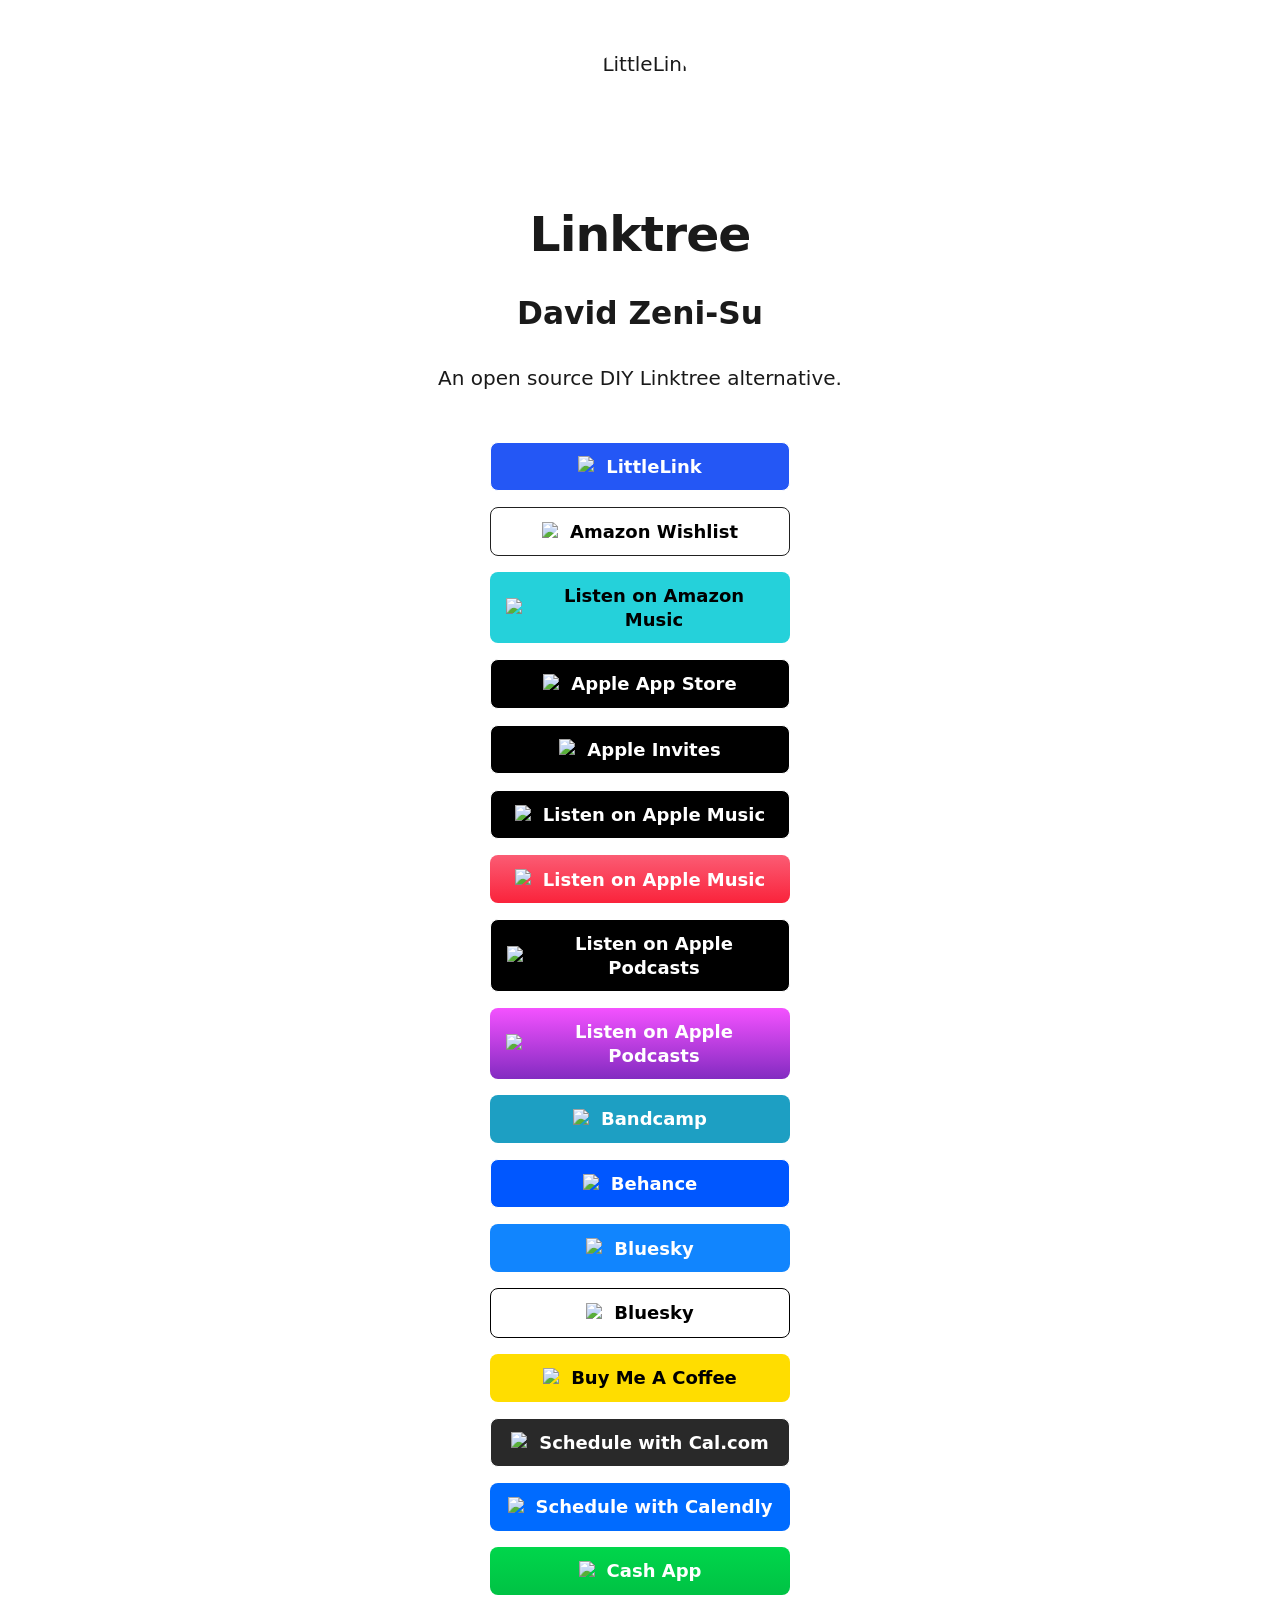
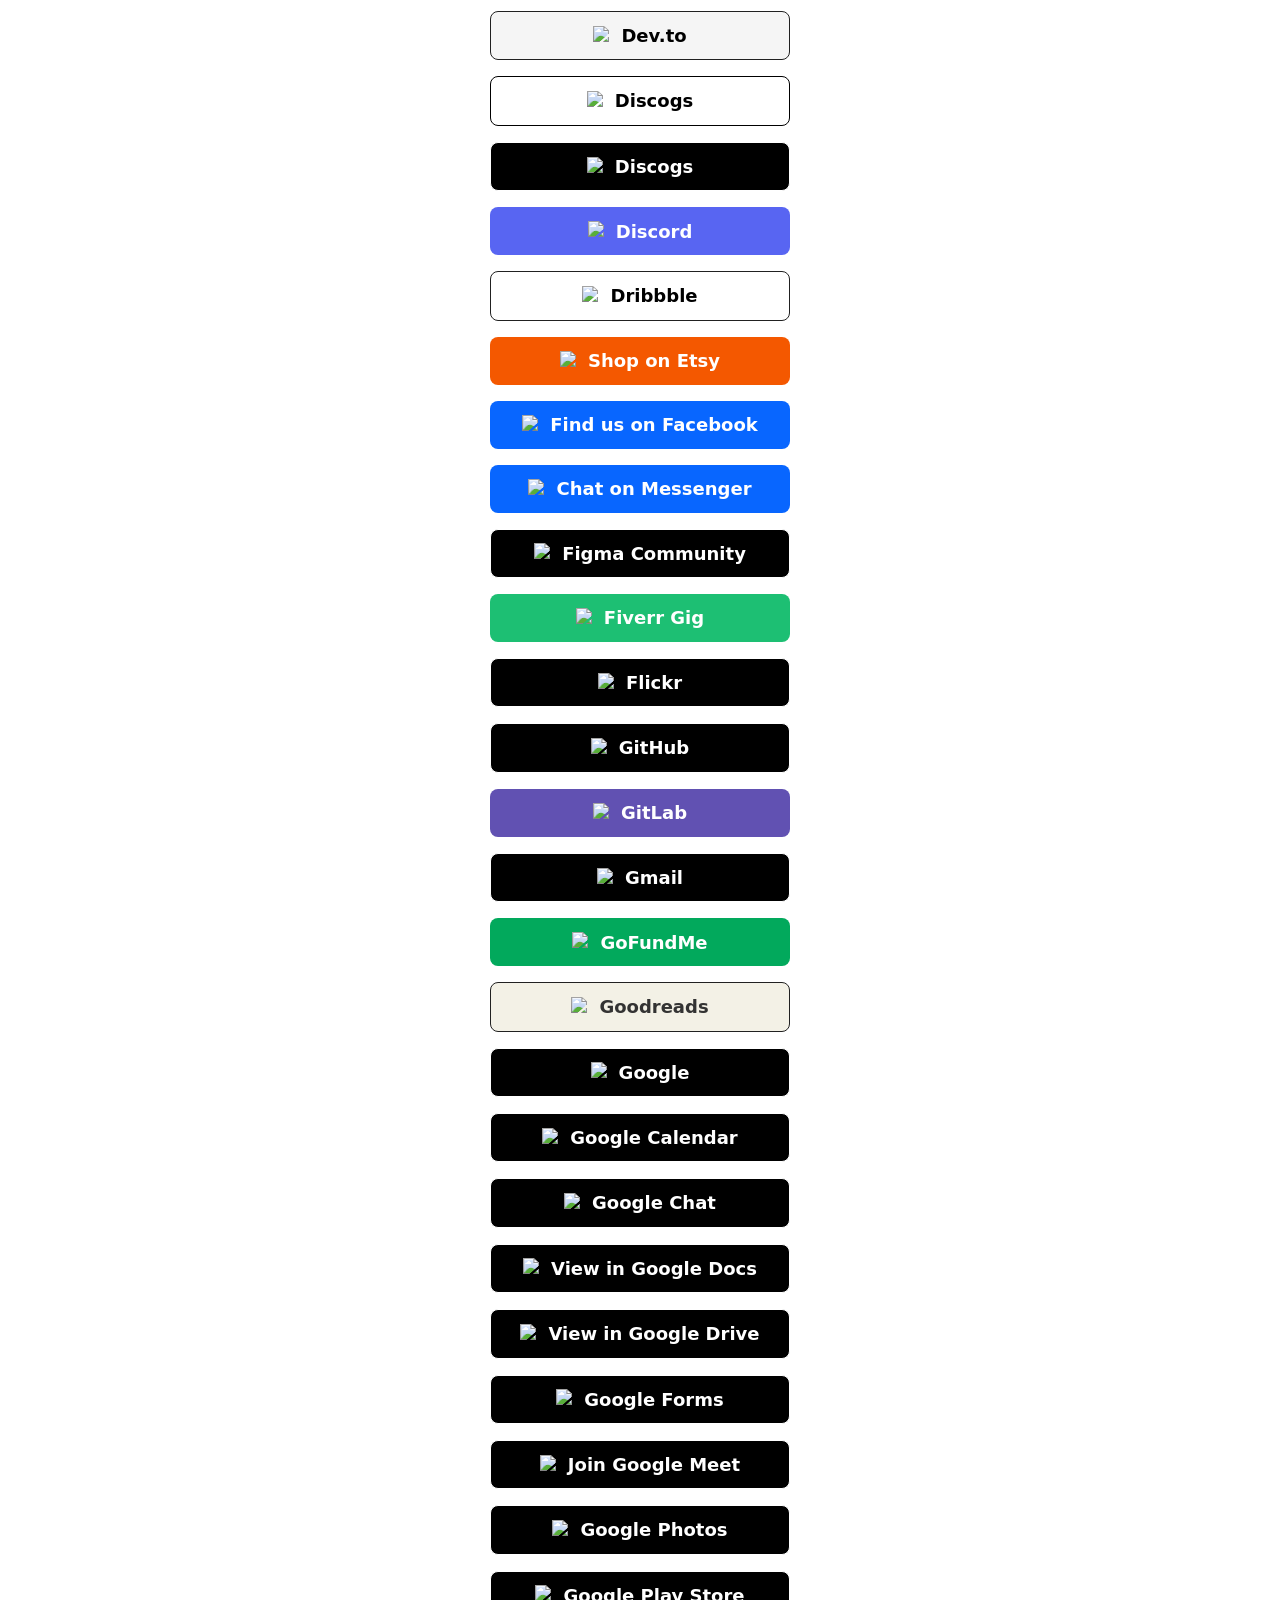
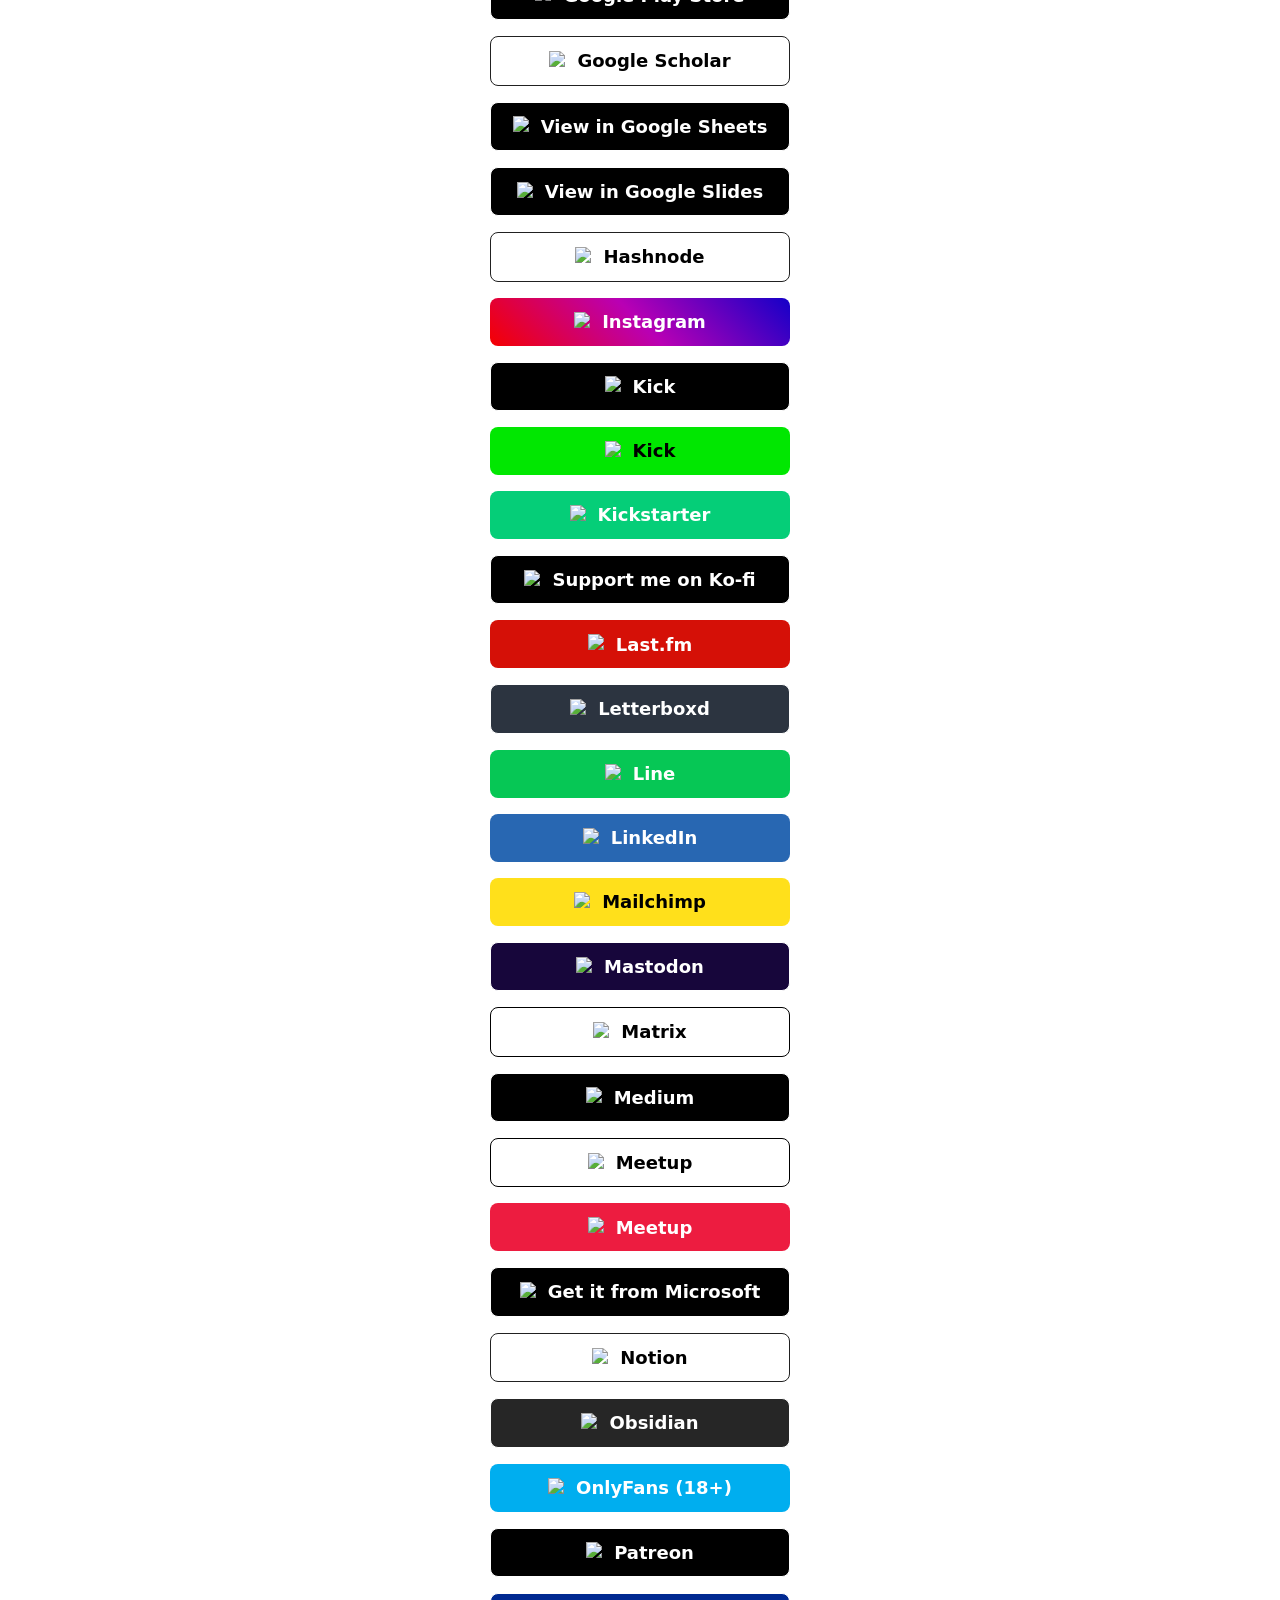
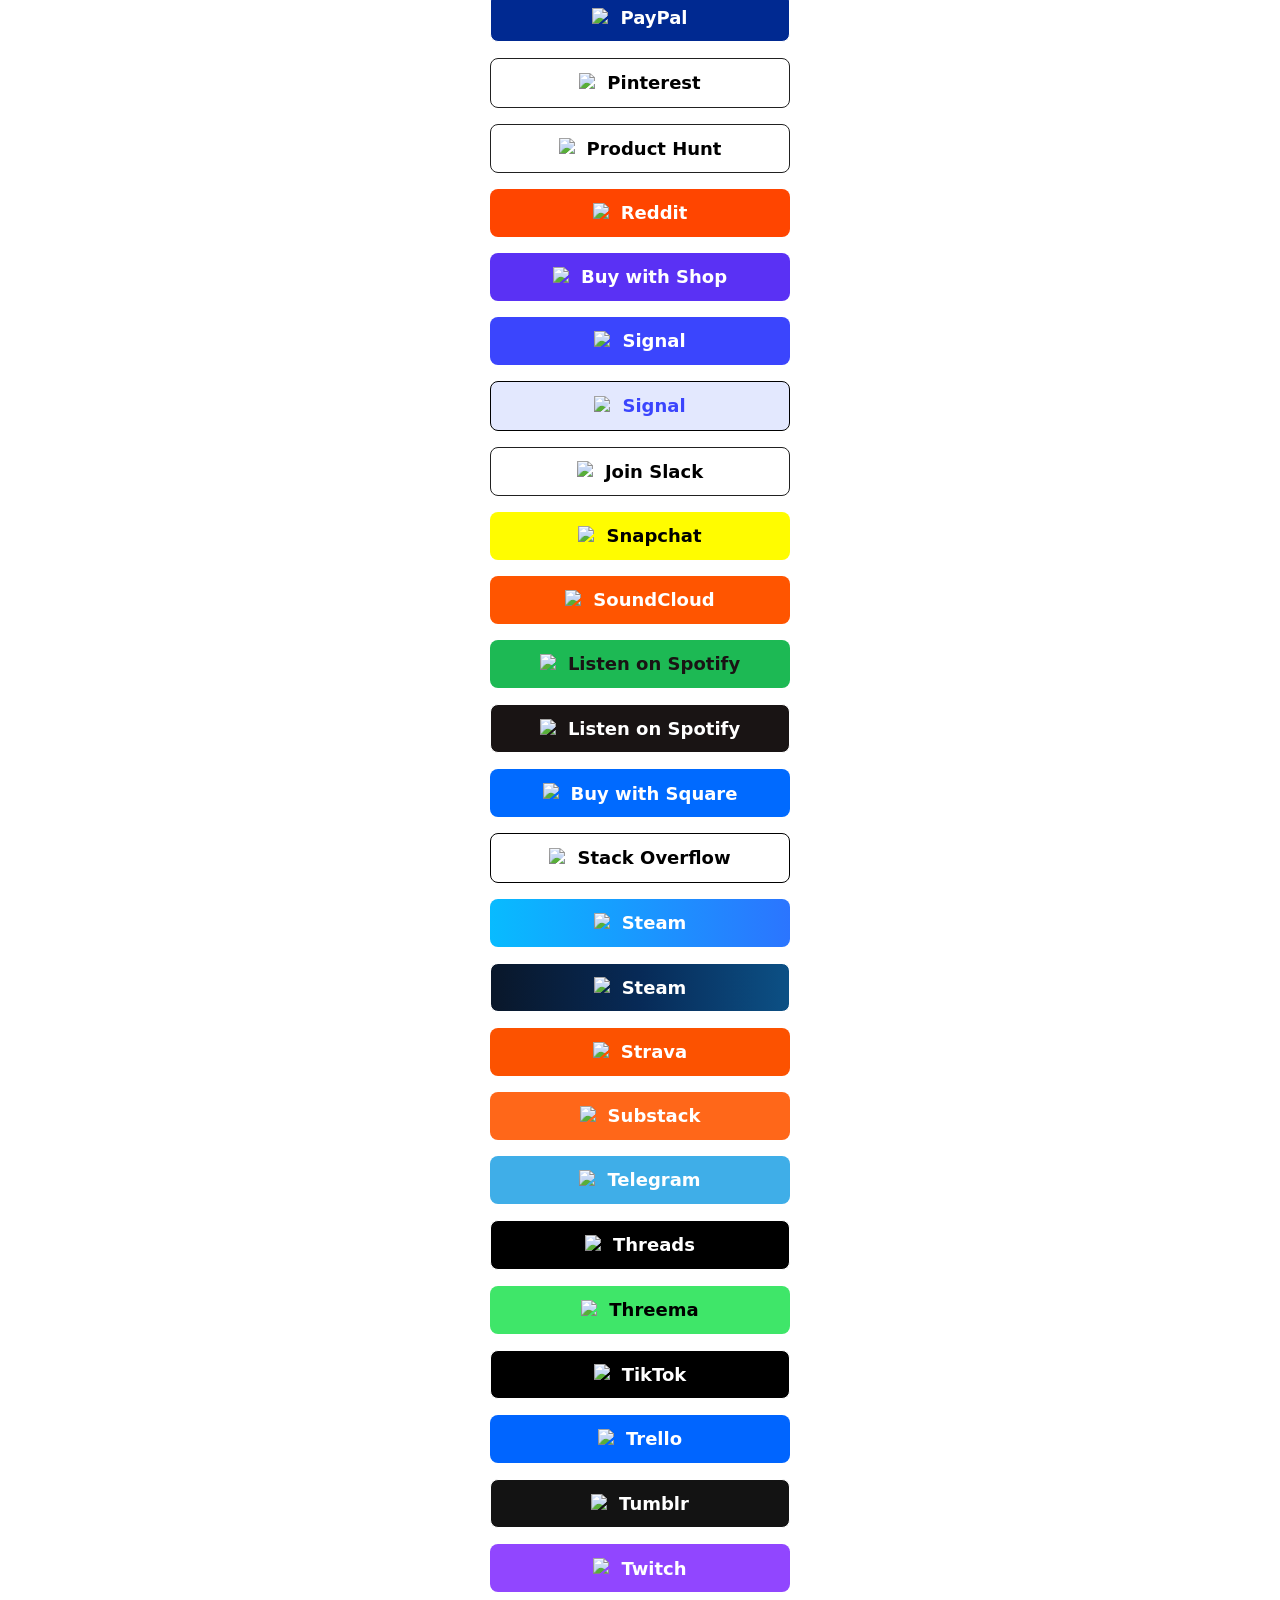
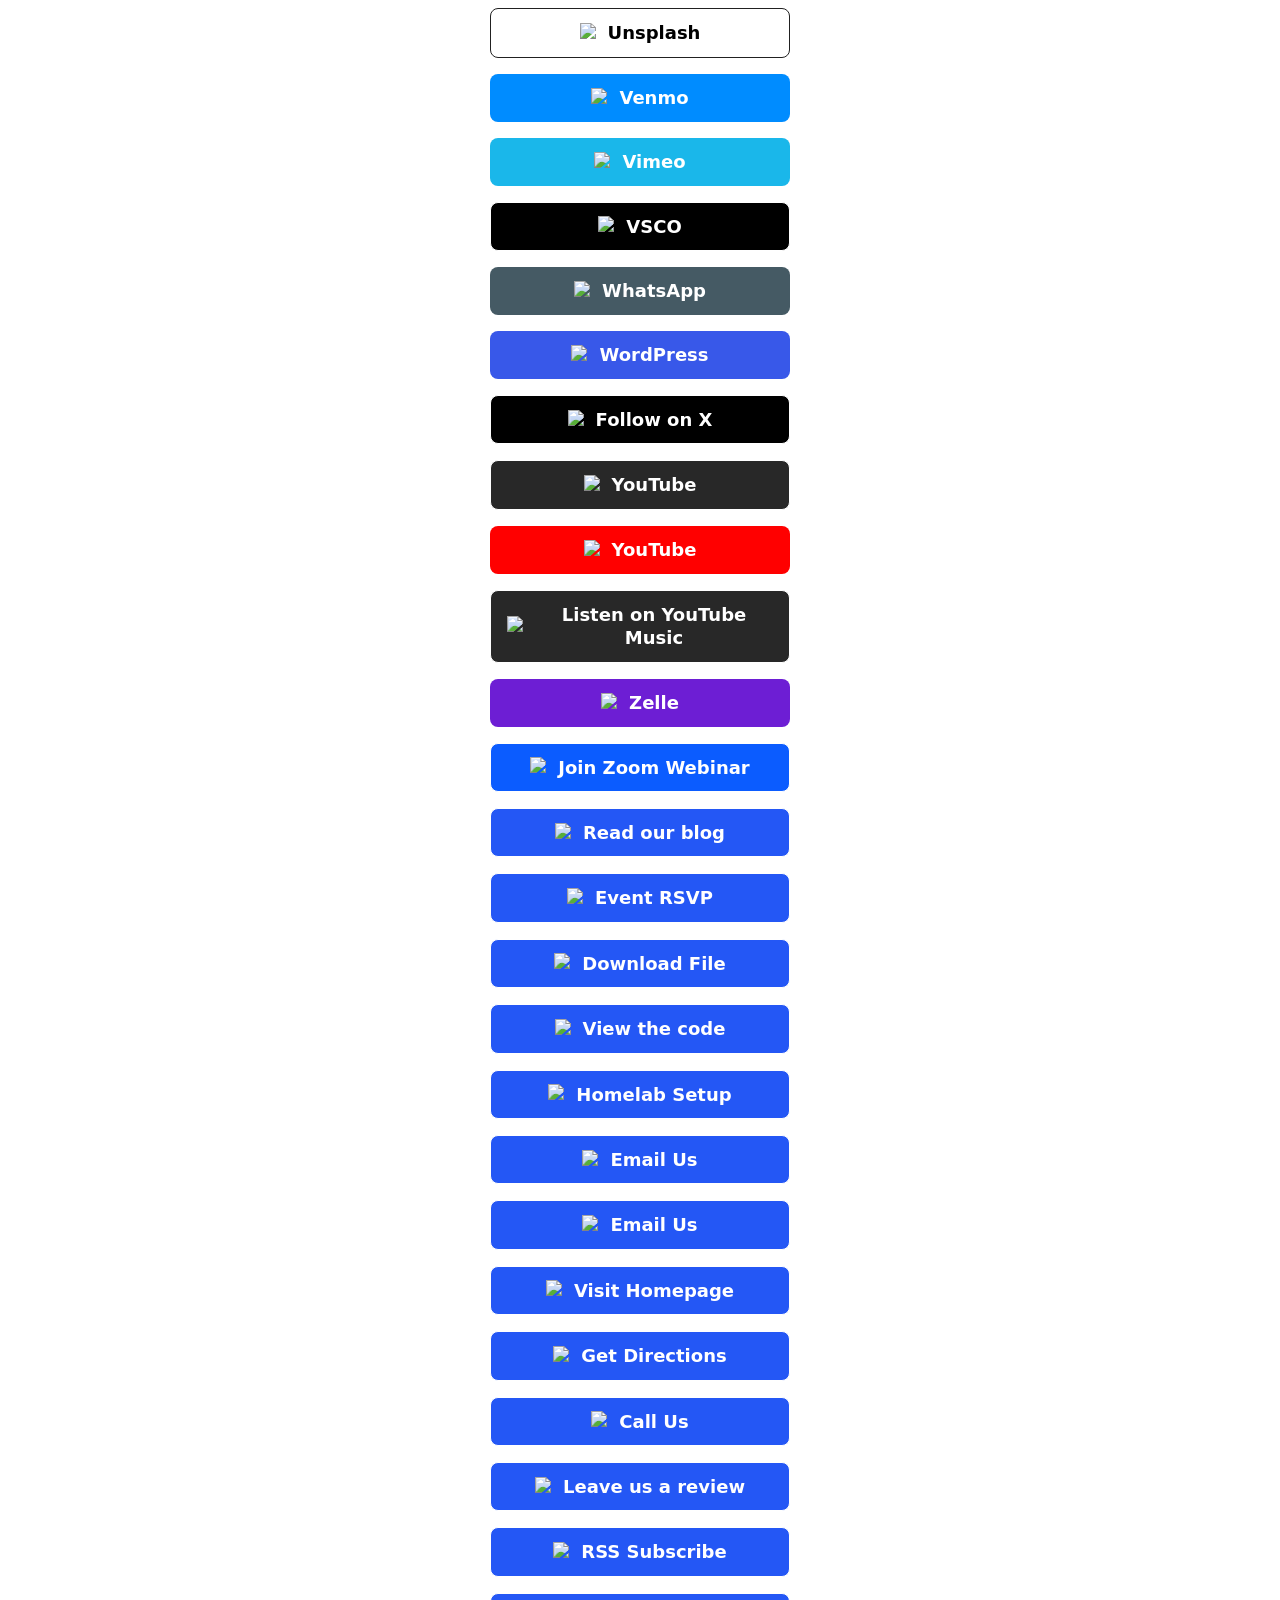
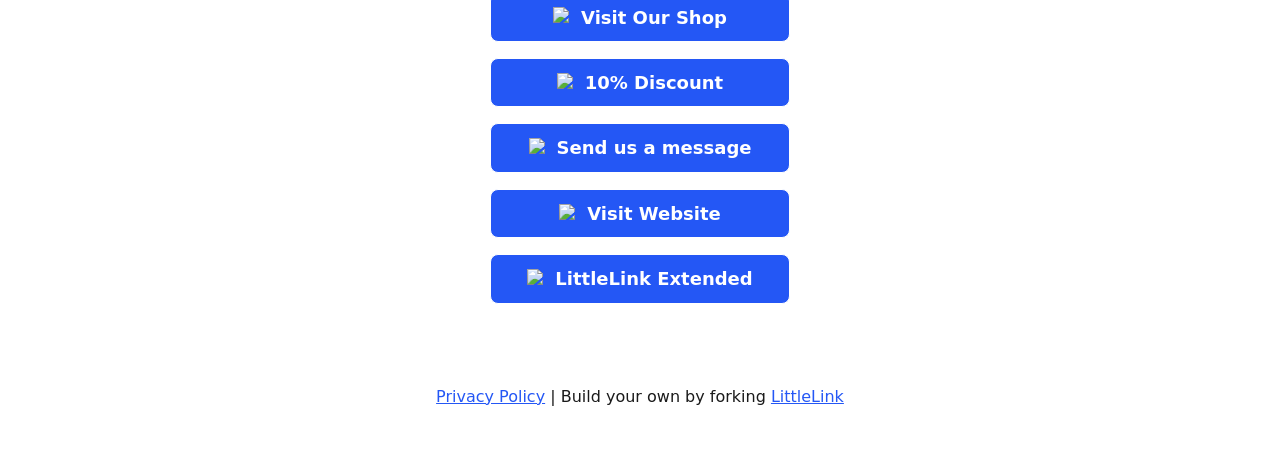
==== index.html @ f565b6c9 "Update documentation" ====
<!DOCTYPE html>

<!--
  To change the theme, change the class on the html tag below to one of:
  - theme-auto: Automatically switches based on user's system preferences
  - theme-light: Forces light theme
  - theme-dark: Forces dark theme
-->

<html class="theme-auto" lang="en"> <!-- Update `class="theme-auto"` with your preference -->

  <head>
    <meta charset="utf-8">
    <meta name="viewport" content="width=device-width, initial-scale=1">

    <!-- Page Title - Change this to your name/brand (50-60 characters recommended) -->
    <title>LittleLink</title>
    <link rel="icon" type="image/png" href="images/avatar.png"> <!-- Update this with your own favicon -->

    <!-- Meta Description - Write a description (150-160 characters recommended) -->
    <meta name="description" content="Replace this with your own, this appears in search results and when sharing.">

    <!-- Canonical URL - Helps prevent duplicate content issues -->
    <link rel="canonical" href="https://yourwebsite.com">

    <!-- Author Information -->
    <meta name="author" content="Your Name">

    <!-- Browser UI Color - Matches the default light/dark theme backgrounds -->
    <meta name="theme-color" content="#ffffff" media="(prefers-color-scheme: light)">
    <meta name="theme-color" content="#121212" media="(prefers-color-scheme: dark)">

    <!-- Social Sharing (Open Graph & Twitter) - Uncomment and fill in to control how your page
         looks when shared on social platforms and in chat apps.
         og:url and og:image must be full absolute URLs. -->
    <!--
    <meta property="og:type" content="website">
    <meta property="og:title" content="Your Name">
    <meta property="og:description" content="A short description of your page.">
    <meta property="og:url" content="https://yourwebsite.com">
    <meta property="og:image" content="https://yourwebsite.com/images/avatar@2x.png">
    <meta name="twitter:card" content="summary">
    -->

    <!-- Font Preloads - Lets the browser fetch fonts in parallel with the stylesheets -->
    <link rel="preload" href="fonts/open-sans-v34-vietnamese_latin-ext_latin_hebrew_greek-ext_greek_cyrillic-ext_cyrillic-regular.woff2" as="font" type="font/woff2" crossorigin>
    <link rel="preload" href="fonts/open-sans-v34-vietnamese_latin-ext_latin_hebrew_greek-ext_greek_cyrillic-ext_cyrillic-700.woff2" as="font" type="font/woff2" crossorigin>
    <link rel="preload" href="fonts/open-sans-v34-vietnamese_latin-ext_latin_hebrew_greek-ext_greek_cyrillic-ext_cyrillic-800.woff2" as="font" type="font/woff2" crossorigin>

    <!-- Stylesheets -->
    <link rel="stylesheet" href="css/reset.css">
    <link rel="stylesheet" href="css/style.css">
    <link rel="stylesheet" href="css/brands.css">

    <!-- LittleLink Extended Stylesheet (Optional) -->
    <!-- <link rel="stylesheet" href="css/brands-extended.css"> -->
    <!-- Learn more at https://github.com/sethcottle/littlelink-extended.
         Remove comments if you've added LittleLink Extended dependencies -->

  </head>

<body>

    <div class="container">
        <div class="column">
          <main>

            <!--
              By default, the Avatar is rounded. Use the following:
              - avatar--rounded: Automatically rounds the image
              - avatar--soft: Slightly rounds the image
              - avatar--none: Removes any rounding

              Be sure to replace the src with your own image path and update the alt text
            -->
            <img class="avatar avatar--rounded" src="images/avatar.png" srcset="images/avatar@2x.png 2x" alt="LittleLink" width="128" height="128" fetchpriority="high">

            <!-- Replace with your name or brand -->
            <h1>Linktree</h1>
            <h2>David Zeni-Su</h2>

            <!-- Add a short description about yourself or your brand -->
            <p>An open source DIY Linktree alternative.</p>

            <!-- All your buttons go here -->
            <nav class="button-stack" aria-label="Links">

              <!-- Default LittleLink -->
              <a class="button button-default" href="#" target="_blank" rel="noopener"><img class="icon" aria-hidden="true" src="images/icons/littlelink.svg" alt="LittleLink Logo">LittleLink</a>

              <!-- Amazon -->
              <a class="button button-amazon" href="#" target="_blank" rel="noopener"><img class="icon" aria-hidden="true" src="images/icons/amazon.svg" alt="Amazon Wishlist Logo">Amazon Wishlist</a>

              <!-- Amazon Music -->
              <a class="button button-amazon-music" href="#" target="_blank" rel="noopener"><img class="icon" aria-hidden="true" src="images/icons/amazon-music.svg" alt="Amazon Music Logo">Listen on Amazon Music</a>

              <!-- Apple App Store -->
              <a class="button button-appstore" href="#" target="_blank" rel="noopener"><img class="icon" aria-hidden="true" src="images/icons/apple.svg" alt="Apple Logo">Apple App Store</a>

              <!-- Apple Invites -->
              <a class="button button-invites" href="#" target="_blank" rel="noopener"><img class="icon" aria-hidden="true" src="images/icons/apple-invites.svg" alt="Apple Invites Logo">Apple Invites</a>

              <!-- Apple Music -->
              <a class="button button-apple-music" href="#" target="_blank" rel="noopener"><img class="icon" aria-hidden="true" src="images/icons/apple-music.svg" alt="Apple Music Logo">Listen on Apple Music</a>

              <!-- Apple Music Alternate -->
              <a class="button button-apple-music-alt" href="#" target="_blank" rel="noopener"><img class="icon" aria-hidden="true" src="images/icons/apple-music-alt.svg" alt="Apple Music Logo">Listen on Apple Music</a>

              <!-- Apple Podcasts -->
              <a class="button button-apple-podcasts" href="#" target="_blank" rel="noopener"><img class="icon" aria-hidden="true" src="images/icons/apple-podcasts.svg" alt="Apple Podcasts Logo">Listen on Apple Podcasts</a>

              <!-- Apple Podcasts Alternate -->
              <a class="button button-apple-podcasts-alt" href="#" target="_blank" rel="noopener"><img class="icon" aria-hidden="true" src="images/icons/apple-podcasts-alt.svg" alt="Apple Podcasts Logo">Listen on Apple Podcasts</a>

              <!-- Bandcamp -->
              <a class="button button-bandcamp" href="#" target="_blank" rel="noopener"><img class="icon" aria-hidden="true" src="images/icons/bandcamp.svg" alt="Bandcamp Logo">Bandcamp</a>

              <!-- Behance -->
              <a class="button button-behance" href="#" target="_blank" rel="noopener"><img class="icon" aria-hidden="true" src="images/icons/behance.svg" alt="Behance Logo">Behance</a>

              <!-- Bluesky -->
              <a class="button button-bluesky" href="#" target="_blank" rel="noopener"><img class="icon" aria-hidden="true" src="images/icons/bluesky.svg" alt="Bluesky Logo">Bluesky</a>

              <!-- Bluesky Alt -->
              <a class="button button-bluesky-alt" href="#" target="_blank" rel="noopener"><img class="icon" aria-hidden="true" src="images/icons/bluesky-alt.svg" alt="Bluesky Logo">Bluesky</a>

              <!-- Buy Me A Coffee -->
              <a class="button button-coffee" href="#" target="_blank" rel="noopener"><img class="icon" aria-hidden="true" src="images/icons/buy-me-a-coffee.svg" alt="Buy Me A Coffee Logo">Buy Me A Coffee</a>

              <!-- Cal.com -->
              <a class="button button-cal" href="#" target="_blank" rel="noopener"><img class="icon" aria-hidden="true" src="images/icons/cal.svg" alt="Cal.com Logo">Schedule with Cal.com</a>

              <!-- Calendly -->
              <a class="button button-calendly" href="#" target="_blank" rel="noopener"><img class="icon" aria-hidden="true" src="images/icons/calendly.svg" alt="Calendly Logo">Schedule with Calendly</a>

              <!-- Cash App -->
              <a class="button button-cash-app" href="#" target="_blank" rel="noopener"><img class="icon" aria-hidden="true" src="images/icons/cash-app-dollar.svg" alt="Cash App Logo">Cash App</a>

              <!-- Dev.to -->
              <a class="button button-dev-to" href="#" target="_blank" rel="noopener"><img class="icon" aria-hidden="true" src="images/icons/dev-to.svg" alt="Dev.to Logo">Dev.to</a>

              <!-- Discogs -->
              <a class="button button-discogs" href="#" target="_blank" rel="noopener"><img class="icon" aria-hidden="true" src="images/icons/discogs.svg" alt="Discogs Logo">Discogs</a>

              <!-- Discogs Alt -->
              <a class="button button-discogs-alt" href="#" target="_blank" rel="noopener"><img class="icon" aria-hidden="true" src="images/icons/discogs-alt.svg" alt="Discogs Logo">Discogs</a>

              <!-- Discord -->
              <a class="button button-discord" href="#" target="_blank" rel="noopener"><img class="icon" aria-hidden="true" src="images/icons/discord.svg" alt="Discord Logo">Discord</a>

              <!-- Dribbble -->
              <a class="button button-dribbble" href="#" target="_blank" rel="noopener"><img class="icon" aria-hidden="true" src="images/icons/dribbble.svg" alt="Dribbble Logo">Dribbble</a>

              <!-- Etsy -->
              <a class="button button-etsy" href="#" target="_blank" rel="noopener"><img class="icon" aria-hidden="true" src="images/icons/etsy.svg" alt="Etsy Logo">Shop on Etsy</a>

              <!-- Facebook -->
              <a class="button button-faceb" href="#" target="_blank" rel="noopener"><img class="icon" aria-hidden="true" src="images/icons/facebook.svg" alt="Facebook Logo">Find us on Facebook</a>

              <!-- Facebook Messenger -->
              <a class="button button-messenger" href="#" target="_blank" rel="noopener"><img class="icon" aria-hidden="true" src="images/icons/messenger.svg" alt="Messenger Logo">Chat on Messenger</a>

              <!-- Figma -->
              <a class="button button-figma" href="#" target="_blank" rel="noopener"><img class="icon" aria-hidden="true" src="images/icons/figma.svg" alt="Figma Logo">Figma Community</a>

              <!-- Fiverr -->
              <a class="button button-fiverr" href="#" target="_blank" rel="noopener"><img class="icon" aria-hidden="true" src="images/icons/fiverr.svg" alt="Fiverr Logo">Fiverr Gig</a>

              <!-- Flickr -->
              <a class="button button-flickr" href="#" target="_blank" rel="noopener"><img class="icon" aria-hidden="true" src="images/icons/flickr.svg" alt="Flickr Logo">Flickr</a>

              <!-- GitHub -->
              <a class="button button-github" href="#" target="_blank" rel="noopener"><img class="icon" aria-hidden="true" src="images/icons/github.svg" alt="GitHub Logo">GitHub</a>

              <!-- GitLab -->
              <a class="button button-gitlab" href="#" target="_blank" rel="noopener"><img class="icon" aria-hidden="true" src="images/icons/gitlab.svg" alt="GitLab Logo">GitLab</a>

              <!-- Gmail -->
              <a class="button button-google-black" href="#" target="_blank" rel="noopener"><img class="icon" aria-hidden="true" src="images/icons/gmail.svg" alt="Gmail Logo">Gmail</a>

              <!-- GoFundMe -->
              <a class="button button-gofundme" href="#" target="_blank" rel="noopener"><img class="icon" aria-hidden="true" src="images/icons/gofundme.svg" alt="GoFundMe Logo">GoFundMe</a>

              <!-- Goodreads -->
              <a class="button button-goodreads" href="#" target="_blank" rel="noopener"><img class="icon" aria-hidden="true" src="images/icons/goodreads.svg" alt="Goodreads Logo">Goodreads</a>

              <!-- Google -->
              <a class="button button-google-black" href="#" target="_blank" rel="noopener"><img class="icon" aria-hidden="true" src="images/icons/google.svg" alt="Google Logo">Google</a>

              <!-- Google Calendar -->
              <a class="button button-google-black" href="#" target="_blank" rel="noopener"><img class="icon" aria-hidden="true" src="images/icons/google-calendar.svg" alt="Google Calendar Logo">Google Calendar</a>

              <!-- Google Chat -->
              <a class="button button-google-black" href="#" target="_blank" rel="noopener"><img class="icon" aria-hidden="true" src="images/icons/google-chat.svg" alt="Google Chat Logo">Google Chat</a>

              <!-- Google Docs -->
              <a class="button button-google-black" href="#" target="_blank" rel="noopener"><img class="icon" aria-hidden="true" src="images/icons/google-docs.svg" alt="Google Docs Logo">View in Google Docs</a>

              <!-- Google Drive -->
              <a class="button button-google-black" href="#" target="_blank" rel="noopener"><img class="icon" aria-hidden="true" src="images/icons/google-drive.svg" alt="Google Drive Logo">View in Google Drive</a>

              <!-- Google Forms -->
              <a class="button button-google-black" href="#" target="_blank" rel="noopener"><img class="icon" aria-hidden="true" src="images/icons/google-forms.svg" alt="Google Forms Logo">Google Forms</a>

              <!-- Google Meet -->
              <a class="button button-google-black" href="#" target="_blank" rel="noopener"><img class="icon" aria-hidden="true" src="images/icons/google-meet.svg" alt="Google Meet Logo">Join Google Meet</a>

              <!-- Google Photos -->
              <a class="button button-google-black" href="#" target="_blank" rel="noopener"><img class="icon" aria-hidden="true" src="images/icons/google-photos.svg" alt="Google Photos Logo">Google Photos</a>

              <!-- Google Play Store -->
              <a class="button button-playstore" href="#" target="_blank" rel="noopener"><img class="icon" aria-hidden="true" src="images/icons/google-play.svg" alt="Google Play Store Logo">Google Play Store</a>

              <!-- Google Scholar -->
              <a class="button button-google-scholar" href="#" target="_blank" rel="noopener"><img class="icon" aria-hidden="true" src="images/icons/google-scholar.svg" alt="Google Scholar Logo">Google Scholar</a>

              <!-- Google Sheets -->
              <a class="button button-google-black" href="#" target="_blank" rel="noopener"><img class="icon" aria-hidden="true" src="images/icons/google-sheets.svg" alt="Google Sheets Logo">View in Google Sheets</a>

              <!-- Google Slides -->
              <a class="button button-google-black" href="#" target="_blank" rel="noopener"><img class="icon" aria-hidden="true" src="images/icons/google-slides.svg" alt="Google Slides Logo">View in Google Slides</a>

              <!-- Hashnode -->
              <a class="button button-hashnode" href="#" target="_blank" rel="noopener"><img class="icon" aria-hidden="true" src="images/icons/hashnode.svg" alt="Hashnode Logo">Hashnode</a>

              <!-- Instagram -->
              <a class="button button-instagram" href="#" target="_blank" rel="noopener"><img class="icon" aria-hidden="true" src="images/icons/instagram.svg" alt="Instagram Logo">Instagram</a>

              <!-- Kick -->
              <a class="button button-kick" href="#" target="_blank" rel="noopener"><img class="icon" aria-hidden="true" src="images/icons/kick.svg" alt="Kick Logo">Kick</a>

              <!-- Kick Alt -->
              <a class="button button-kick-alt" href="#" target="_blank" rel="noopener"><img class="icon" aria-hidden="true" src="images/icons/kick-alt.svg" alt="Kick Logo">Kick</a>

              <!-- Kickstarter -->
              <a class="button button-kickstarter" href="#" target="_blank" rel="noopener"><img class="icon" aria-hidden="true" src="images/icons/kickstarter.svg" alt="Kickstarter Logo">Kickstarter</a>

              <!-- Ko-fi -->
              <a class="button button-ko-fi" href="#" target="_blank" rel="noopener"><img class="icon" aria-hidden="true" src="images/icons/ko-fi.svg" alt="Ko-fi Logo">Support me on Ko-fi</a>

              <!-- Last.fm -->
              <a class="button button-last-fm" href="#" target="_blank" rel="noopener"><img class="icon" aria-hidden="true" src="images/icons/last-fm.svg" alt="Last.fm Logo">Last.fm</a>

              <!-- Letterboxd -->
              <a class="button button-letterboxd" href="#" target="_blank" rel="noopener"><img class="icon" aria-hidden="true" src="images/icons/letterboxd.svg" alt="Letterboxd Logo">Letterboxd</a>

              <!-- Line -->
              <a class="button button-line" href="#" target="_blank" rel="noopener"><img class="icon" aria-hidden="true" src="images/icons/line.svg" alt="Line Logo">Line</a>

              <!-- LinkedIn -->
              <a class="button button-linked" href="#" target="_blank" rel="noopener"><img class="icon" aria-hidden="true" src="images/icons/linkedin.svg" alt="LinkedIn Logo">LinkedIn</a>

              <!-- Mailchimp -->
              <a class="button button-mailchimp" href="#" target="_blank" rel="noopener"><img class="icon" aria-hidden="true" src="images/icons/mailchimp.svg" alt="Mailchimp Logo">Mailchimp</a>

              <!-- Mastodon -->
              <a class="button button-mastodon" href="#" target="_blank" rel="noopener"><img class="icon" aria-hidden="true" src="images/icons/mastodon.svg" alt="Mastodon Logo">Mastodon</a>

              <!-- Matrix -->
              <a class="button button-matrix" href="#" target="_blank" rel="noopener"><img class="icon" aria-hidden="true" src="images/icons/matrix.svg" alt="Matrix Logo">Matrix</a>

              <!-- Medium -->
              <a class="button button-medium" href="#" target="_blank" rel="noopener"><img class="icon" aria-hidden="true" src="images/icons/medium.svg" alt="Medium Logo">Medium</a>

              <!-- Meetup -->
              <a class="button button-meetup" href="#" target="_blank" rel="noopener"><img class="icon" aria-hidden="true" src="images/icons/meetup.svg" alt="Meetup Logo">Meetup</a>

              <!-- Meetup Alt -->
              <a class="button button-meetup-alt" href="#" target="_blank" rel="noopener"><img class="icon" aria-hidden="true" src="images/icons/meetup-alt.svg" alt="Meetup Logo">Meetup</a>

              <!-- Microsoft Store -->
              <a class="button button-microsoft" href="#" target="_blank" rel="noopener"><img class="icon" aria-hidden="true" src="images/icons/microsoft.svg" alt="Microsoft Logo">Get it from Microsoft</a>

              <!-- Notion -->
              <a class="button button-notion" href="#" target="_blank" rel="noopener"><img class="icon" aria-hidden="true" src="images/icons/notion.svg" alt="Notion Logo">Notion</a>

              <!-- Obsidian -->
              <a class="button button-obsidian" href="#" target="_blank" rel="noopener"><img class="icon" aria-hidden="true" src="images/icons/obsidian.svg" alt="Obsidian Logo">Obsidian</a>

              <!-- OnlyFans -->
              <a class="button button-onlyfans" href="#" target="_blank" rel="noopener"><img class="icon" aria-hidden="true" src="images/icons/onlyfans.svg" alt="OnlyFans Logo">OnlyFans (18+)</a>

              <!-- Patreon -->
              <a class="button button-patreon" href="#" target="_blank" rel="noopener"><img class="icon" aria-hidden="true" src="images/icons/patreon.svg" alt="Patreon Logo">Patreon</a>

              <!-- PayPal -->
              <a class="button button-paypal" href="#" target="_blank" rel="noopener"><img class="icon" aria-hidden="true" src="images/icons/paypal.svg" alt="PayPal Logo">PayPal</a>

              <!-- Pinterest -->
              <a class="button button-pinterest" href="#" target="_blank" rel="noopener"><img class="icon" aria-hidden="true" src="images/icons/pinterest.svg" alt="Pinterest Logo">Pinterest</a>

              <!-- Product Hunt -->
              <a class="button button-product-hunt" href="#" target="_blank" rel="noopener"><img class="icon" aria-hidden="true" src="images/icons/product-hunt.svg" alt="Product Hunt Logo">Product Hunt</a>

              <!-- Reddit -->
              <a class="button button-reddit" href="#" target="_blank" rel="noopener"><img class="icon" aria-hidden="true" src="images/icons/reddit.svg" alt="Reddit Logo">Reddit</a>

              <!-- Shop -->
              <a class="button button-shop" href="#" target="_blank" rel="noopener"><img class="icon" aria-hidden="true" src="images/icons/shop.svg" alt="Shop Logo">Buy with Shop</a>

              <!-- Signal -->
              <a class="button button-signal" href="#" target="_blank" rel="noopener"><img class="icon" aria-hidden="true" src="images/icons/signal.svg" alt="Signal Logo">Signal</a>

              <!-- Signal Alt -->
              <a class="button button-signal-alt" href="#" target="_blank" rel="noopener"><img class="icon" aria-hidden="true" src="images/icons/signal-alt.svg" alt="Signal Logo">Signal</a>

              <!-- Slack -->
              <a class="button button-slack" href="#" target="_blank" rel="noopener"><img class="icon" aria-hidden="true" src="images/icons/slack.svg" alt="Slack Logo">Join Slack</a>

              <!-- Snapchat -->
              <a class="button button-snapchat" href="#" target="_blank" rel="noopener"><img class="icon" aria-hidden="true" src="images/icons/snapchat.svg" alt="Snapchat Logo">Snapchat</a>

              <!-- SoundCloud -->
              <a class="button button-soundcloud" href="#" target="_blank" rel="noopener"><img class="icon" aria-hidden="true" src="images/icons/soundcloud.svg" alt="SoundCloud Logo">SoundCloud</a>

              <!-- Spotify -->
              <a class="button button-spotify" href="#" target="_blank" rel="noopener"><img class="icon" aria-hidden="true" src="images/icons/spotify.svg" alt="Spotify Logo">Listen on Spotify</a>

              <!-- Spotify Alt -->
              <a class="button button-spotify-alt" href="#" target="_blank" rel="noopener"><img class="icon" aria-hidden="true" src="images/icons/spotify-alt.svg" alt="Spotify Logo">Listen on Spotify</a>

              <!-- Square -->
              <a class="button button-square" href="#" target="_blank" rel="noopener"><img class="icon" aria-hidden="true" src="images/icons/square.svg" alt="Square Logo">Buy with Square</a>

              <!-- Stack Overflow -->
              <a class="button button-stack-overflow" href="#" target="_blank" rel="noopener"><img class="icon" aria-hidden="true" src="images/icons/stack-overflow.svg" alt="Stack Overflow Logo">Stack Overflow</a>

              <!-- Steam -->
              <a class="button button-steam" href="#" target="_blank" rel="noopener"><img class="icon" aria-hidden="true" src="images/icons/steam.svg" alt="Steam Logo">Steam</a>

              <!-- Steam Alt -->
              <a class="button button-steam-alt" href="#" target="_blank" rel="noopener"><img class="icon" aria-hidden="true" src="images/icons/steam.svg" alt="Steam Logo">Steam</a>

              <!-- Strava -->
              <a class="button button-strava" href="#" target="_blank" rel="noopener"><img class="icon" aria-hidden="true" src="images/icons/strava.svg" alt="Strava Logo">Strava</a>

              <!-- Substack -->
              <a class="button button-substack" href="#" target="_blank" rel="noopener"><img class="icon" aria-hidden="true" src="images/icons/substack.svg" alt="Substack Logo">Substack</a>

              <!-- Telegram -->
              <a class="button button-telegram" href="#" target="_blank" rel="noopener"><img class="icon" aria-hidden="true" src="images/icons/telegram.svg" alt="Telegram Logo">Telegram</a>

              <!-- Threads -->
              <a class="button button-threads" href="#" target="_blank" rel="noopener"><img class="icon" aria-hidden="true" src="images/icons/threads.svg" alt="Threads Logo">Threads</a>

              <!-- Threema -->
              <a class="button button-threema" href="#" target="_blank" rel="noopener"><img class="icon" aria-hidden="true" src="images/icons/threema.svg" alt="Threema Logo">Threema</a>

              <!-- TikTok -->
              <a class="button button-tiktok" href="#" target="_blank" rel="noopener"><img class="icon" aria-hidden="true" src="images/icons/tiktok.svg" alt="TikTok Logo">TikTok</a>

              <!-- Trello -->
              <a class="button button-trello" href="#" target="_blank" rel="noopener"><img class="icon" aria-hidden="true" src="images/icons/trello.svg" alt="Trello Logo">Trello</a>

              <!-- Tumblr -->
              <a class="button button-tumb" href="#" target="_blank" rel="noopener"><img class="icon" aria-hidden="true" src="images/icons/tumblr.svg" alt="Tumblr Logo">Tumblr</a>

              <!-- Twitch -->
              <a class="button button-twitch" href="#" target="_blank" rel="noopener"><img class="icon" aria-hidden="true" src="images/icons/twitch.svg" alt="Twitch Logo">Twitch</a>

              <!-- Unsplash -->
              <a class="button button-unsplash" href="#" target="_blank" rel="noopener"><img class="icon" aria-hidden="true" src="images/icons/unsplash.svg" alt="Unsplash Logo">Unsplash</a>

              <!-- Venmo -->
              <a class="button button-venmo" href="#" target="_blank" rel="noopener"><img class="icon" aria-hidden="true" src="images/icons/venmo.svg" alt="Venmo Logo">Venmo</a>

              <!-- Vimeo -->
              <a class="button button-vimeo" href="#" target="_blank" rel="noopener"><img class="icon" aria-hidden="true" src="images/icons/vimeo.svg" alt="Vimeo Logo">Vimeo</a>

              <!-- VSCO -->
              <a class="button button-vsco" href="#" target="_blank" rel="noopener"><img class="icon" aria-hidden="true" src="images/icons/vsco.svg" alt="VSCO Logo">VSCO</a>

              <!-- WhatsApp -->
              <a class="button button-whatsapp" href="#" target="_blank" rel="noopener"><img class="icon" aria-hidden="true" src="images/icons/whatsapp.svg" alt="WhatsApp Logo">WhatsApp</a>

              <!-- WordPress -->
              <a class="button button-wordpress" href="#" target="_blank" rel="noopener"><img class="icon" aria-hidden="true" src="images/icons/wordpress.svg" alt="WordPress Logo">WordPress</a>

              <!-- X -->
              <a class="button button-x" href="#" target="_blank" rel="noopener"><img class="icon" aria-hidden="true" src="images/icons/x.svg" alt="X Logo">Follow on X</a>

              <!-- YouTube -->
              <a class="button button-yt" href="#" target="_blank" rel="noopener"><img class="icon" aria-hidden="true" src="images/icons/youtube.svg" alt="YouTube Logo">YouTube</a>

              <!-- YouTube Alt -->
              <a class="button button-yt-alt" href="#" target="_blank" rel="noopener"><img class="icon" aria-hidden="true" src="images/icons/youtube-alt.svg" alt="YouTube Logo">YouTube</a>

              <!-- YouTube Music -->
              <a class="button button-yt-music" href="#" target="_blank" rel="noopener"><img class="icon" aria-hidden="true" src="images/icons/youtube-music.svg" alt="YouTube Music Logo">Listen on YouTube Music</a>

              <!-- Zelle -->
              <a class="button button-zelle" href="#" target="_blank" rel="noopener"><img class="icon" aria-hidden="true" src="images/icons/zelle.svg" alt="Zelle Logo">Zelle</a>

              <!-- Zoom -->
              <a class="button button-zoom" href="#" target="_blank" rel="noopener"><img class="icon" aria-hidden="true" src="images/icons/zoom.svg" alt="Zoom Logo">Join Zoom Webinar</a>

              <!-- Generic Blog -->
              <a class="button button-default" href="#" target="_blank" rel="noopener"><img class="icon" aria-hidden="true" src="images/icons/generic-blog.svg" alt="Blog Icon">Read our blog</a>

              <!-- Generic Calendar -->
              <a class="button button-default" href="#" target="_blank" rel="noopener"><img class="icon" aria-hidden="true" src="images/icons/generic-calendar.svg" alt="Calendar Icon">Event RSVP</a>

              <!-- Generic Cloud -->
              <a class="button button-default" href="#" target="_blank" rel="noopener"><img class="icon" aria-hidden="true" src="images/icons/generic-cloud.svg" alt="Cloud Icon">Download File</a>

              <!-- Generic Code -->
              <a class="button button-default" href="#" target="_blank" rel="noopener"><img class="icon" aria-hidden="true" src="images/icons/generic-code.svg" alt="Code Icon">View the code</a>

              <!-- Generic Computer -->
              <a class="button button-default" href="#" target="_blank" rel="noopener"><img class="icon" aria-hidden="true" src="images/icons/generic-computer.svg" alt="Computer Icon">Homelab Setup</a>

              <!-- Generic Email -->
              <a class="button button-default" href="#" target="_blank" rel="noopener"><img class="icon" aria-hidden="true" src="images/icons/generic-email.svg" alt="Email Icon">Email Us</a>

              <!-- Generic Email Alt -->
              <a class="button button-default" href="#" target="_blank" rel="noopener"><img class="icon" aria-hidden="true" src="images/icons/generic-email-alt.svg" alt="Email Icon">Email Us</a>

              <!-- Generic Homepage -->
              <a class="button button-default" href="#" target="_blank" rel="noopener"><img class="icon" aria-hidden="true" src="images/icons/generic-homepage.svg" alt="Homepage Icon">Visit Homepage</a>

              <!-- Generic Map -->
              <a class="button button-default" href="#" target="_blank" rel="noopener"><img class="icon" aria-hidden="true" src="images/icons/generic-map.svg" alt="Map Icon">Get Directions</a>

              <!-- Generic Phone -->
              <a class="button button-default" href="#" target="_blank" rel="noopener"><img class="icon" aria-hidden="true" src="images/icons/generic-phone.svg" alt="Phone Icon">Call Us</a>

              <!-- Generic Review -->
              <a class="button button-default" href="#" target="_blank" rel="noopener"><img class="icon" aria-hidden="true" src="images/icons/generic-review.svg" alt="Review Icon">Leave us a review</a>

              <!-- Generic RSS -->
              <a class="button button-default" href="#" target="_blank" rel="noopener"><img class="icon" aria-hidden="true" src="images/icons/generic-rss.svg" alt="RSS Icon">RSS Subscribe</a>

              <!-- Generic Shopping Bag -->
              <a class="button button-default" href="#" target="_blank" rel="noopener"><img class="icon" aria-hidden="true" src="images/icons/generic-shopping-bag.svg" alt="Shopping Bag Icon">Visit Our Shop</a>

              <!-- Generic Shopping Tag -->
              <a class="button button-default" href="#" target="_blank" rel="noopener"><img class="icon" aria-hidden="true" src="images/icons/generic-shopping-tag.svg" alt="Shopping Tag Icon">10% Discount</a>

              <!-- Generic SMS -->
              <a class="button button-default" href="#" target="_blank" rel="noopener"><img class="icon" aria-hidden="true" src="images/icons/generic-sms.svg" alt="SMS Icon">Send us a message</a>

              <!-- Generic Website -->
              <a class="button button-default" href="#" target="_blank" rel="noopener"><img class="icon" aria-hidden="true" src="images/icons/generic-website.svg" alt="Website Icon">Visit Website</a>

              <!-- LittleLink Extended -->
              <a class="button button-default" href="https://github.com/sethcottle/littlelink-extended" target="_blank" rel="noopener"><img class="icon" aria-hidden="true" src="images/icons/littlelink.svg" alt="LittleLink Logo">LittleLink Extended</a>

      </nav>
      </main>

      <!-- Feel free to add your own footer information, including updating `privacy.html` to reflect how your LittleLink fork is set up -->
      <footer>
        <a href="privacy.html">Privacy Policy</a> | Build your own by forking <a href="https://littlelink.io" target="_blank" rel="noopener">LittleLink</a>
      </footer>

    </div>
  </div>

</body>

</html>
---- css/style.css ----
/*
* LittleLink
* Free to use under the MIT license
* http://www.opensource.org/licenses/mit-license.php
*/

/* Grid
  –––––––––––––––––––––––––––––––––––––––––––––––––– */
  .container {
	position:relative;
	width:100%;
	max-width:37.5rem;     				/* 600px */
    text-align:center;
	margin:0 auto;
	padding:var(--spacing-xl) var(--spacing-m) 0 var(--spacing-m);
	box-sizing:border-box;
}
.container-left {
	position:relative;
	width:100%;
	max-width:37.5rem;
	text-align:left;
	margin:0 auto;
	padding:0 1.25rem;
	box-sizing:border-box;
}
.container-left p {
	margin-bottom: 1rem;  				/* 16px space between paragraphs */
  }
.column {
	width:100%;
	box-sizing:border-box;
}
/* For devices larger than 400px */
  @media (min-width:25rem) {            /* 400px */
    .container {
	width:85%;
}
}/* For devices larger than 550px */
  @media (min-width:34.375rem) {        /* 550px */
    .container {
	width:80%;
}
}

/* Base Styles
  –––––––––––––––––––––––––––––––––––––––––––––––––– */
  body {
	margin:0;
	padding:0;
	background-color:#ffffff;
	color:#1a1a1a;
	font-family:"Open Sans",system-ui;
    font-weight:400;
	line-height:1.6;
}

/* Base Typography Settings
–––––––––––––––––––––––––––––––––––––––––––––––––– */
/* Base size - 16px browser default */
:root {
  font-size:16px;           /* Using a 1.25 modular scale for typography */
  --scale-0:1rem;           /* 16px */
  --scale-1:1.25rem;        /* 20px */
  --scale-2:1.563rem;       /* 25px */
  --scale-3:1.953rem;       /* 31px */
  --scale-4:2.441rem;       /* 39px */
  --scale-5:3.052rem;       /* 49px */

  /* Spacing units */
  --spacing-xs:0.5rem;      /* 8px */
  --spacing-s:1rem;         /* 16px */
  --spacing-m:1.5rem;       /* 24px */
  --spacing-l:2rem;         /* 32px */
  --spacing-xl:3rem;        /* 48px */
  --spacing-xxl:4rem;       /* 64px */
}

/* Avatar */
.avatar {
	width: 8rem;             /* 128px */
	height: 8rem;
	border-radius: 50%;
	object-fit: cover;
	background-position: center;
	margin-bottom: var(--spacing-l);
	margin-left: auto;
	margin-right: auto;
	display: block;
  }

/* Typography Scale */
h1 {
	margin:0 0 var(--spacing-m) 0;
	font-size:var(--scale-5);           /* ~49px */
  	font-weight:800;
	line-height:1.1;
	letter-spacing:-0.02em;
	word-wrap:break-word;
	overflow-wrap:break-word;
	hyphens:auto;           /* Delete this to remove automatic hyphen on line break */
}
body {
	font-size:var(--scale-1);           /* 20px */
  	line-height:1.6;
}
.container p {
	margin:0 0 var(--spacing-xl) 0;
	font-size:var(--scale-1);
	line-height:1.6;
}

/* Footer */
footer {
	margin:var(--spacing-xxl) 0;            /* 4rem (64px) top and bottom */
    font-size:var(--scale-0);
}

/* Responsive adjustments */
@media (max-width:34.375rem) {              /* 550px */
  h1 {
	font-size:2rem;
}
body {
	font-size:var(--scale-0);
}
.container p {
	font-size:var(--scale-0);
}
.avatar {
	margin-bottom:var(--spacing-m);
}
footer {
	margin:var(--spacing-xl) 0;         	/* 3rem (48px) top and bottom */
}
}

/* Links
  –––––––––––––––––––––––––––––––––––––––––––––––––– */
  a {
	color:#2457F5;
	text-decoration:underline;
}
a:hover {
	color:#083BDA;
}

/* Buttons
–––––––––––––––––––––––––––––––––––––––––––––––––– */
.button,button {
	display:inline-flex;
	align-items:center;
	justify-content:center;
	width:18.75rem;             	/* 300px */
 	min-height:3rem;                /* 48px */
  	padding:0.75rem 1rem;         	/* 12px ; 16px */
  	font-size:1.125rem;           	/* 18px */
  	font-weight:700;
	text-decoration:none;
	white-space:normal;
  	background-color:var(--button-background,transparent);
	color:var(--button-text,#000000);
	border:var(--button-border,none);
	border-radius:0.5rem;
	cursor:pointer;
	box-sizing:border-box;
	hyphens:auto;               	/* Delete this to remove automatic hyphen on line break */
  	margin-bottom:1rem;
	text-align:center;
	line-height:1.3;
}

/* Icons
–––––––––––––––––––––––––––––––––––––––––––––––––– */
.icon {
	width:1.25rem;
	height:1.25rem;
	margin-right:0.5rem;
	flex-shrink:0;
}

/* Avatar Modifiers
  –––––––––––––––––––––––––––––––––––––––––––––––––– */
   /* Modifier for no avatar rounding */
   .avatar--none {
	border-radius: 0%;
  }

  /* Modifier for rounded avatar */
  .avatar--rounded {
	border-radius: 50%;
  }

  /* Modifier for slightly rounded corners */
  .avatar--soft {
	border-radius: 0.5rem;   /* 8px rounded corners */
  }

/* Theme System
  –––––––––––––––––––––––––––––––––––––––––––––––––– */
/* Light theme is default above */

/* Light theme (forced) */
:root.theme-light {
	color-scheme:light;
}

/* Dark theme */
:root.theme-dark {
	color-scheme:dark;
}
:root.theme-dark :focus-visible {
	outline: 2px solid #4899F7;
	outline-offset: 2px;
  }
:root.theme-dark body {
	background-color:#121212;
	color:#ffffff;
}
:root.theme-dark a:not(.button) {
	color:#4899F7;
}
:root.theme-dark a:not(.button):hover {
	color:#7AB8FF;
}

/* Auto theme */
:root.theme-auto {
	color-scheme:light dark;
}
@media (prefers-color-scheme:dark) {
	:root.theme-auto body {
	background-color:#121212;
	color:#ffffff;
}
:root.theme-auto :focus-visible {
    outline: 2px solid #4899F7;
    outline-offset: 2px;
  }
:root.theme-auto a:not(.button) {
	color:#4899F7;
}
:root.theme-auto a:not(.button):hover {
	color:#7AB8FF;
}
}

/* Button Text Color Override
    –––––––––––––––––––––––––––––––––––––––––––––––––– */
    .button:hover,button:hover {
	color:var(--button-text,#000000);
}

/* Privacy Page Styles
  –––––––––––––––––––––––––––––––––––––––––––––––––– */
.container-left nav {
	margin:var(--spacing-l) 0;
	text-align:left;
}
section {
	margin:var(--spacing-xl) 0;
	text-align:left;
}
h2 {
	font-size:var(--scale-3);
	font-weight:700;
	margin-bottom:var(--spacing-m);
}
h3 {
	font-size:var(--scale-2);
	font-weight:600;
	margin:var(--spacing-l) 0 var(--spacing-s) 0;
}
ul {
	list-style:none;
	padding:0;
	margin:0 0 var(--spacing-m) 0;
}
ul li {
	margin-bottom:var(--spacing-xs);
}

/* Privacy page specific responsive adjustments */
  @media (max-width:34.375rem) {
	h2 {
	font-size:var(--scale-2);
	}
	h3 {
	font-size:var(--scale-1);
	}
	section {
	margin:var(--spacing-l) 0;
	}
}

/* Font Face Definitions
  –––––––––––––––––––––––––––––––––––––––––––––––––– */
@font-face {
	font-display:swap;
	font-family:'Open Sans';
	font-style:normal;
	font-weight:400;
	src:url('../fonts/open-sans-v34-vietnamese_latin-ext_latin_hebrew_greek-ext_greek_cyrillic-ext_cyrillic-regular.woff2') format('woff2');
}
@font-face {
	font-display:swap;
	font-family:'Open Sans';
	font-style:normal;
	font-weight:600;
	src:url('../fonts/open-sans-v34-vietnamese_latin-ext_latin_hebrew_greek-ext_greek_cyrillic-ext_cyrillic-600.woff2') format('woff2');
}
@font-face {
	font-display:swap;
	font-family:'Open Sans';
	font-style:normal;
	font-weight:700;
	src:url('../fonts/open-sans-v34-vietnamese_latin-ext_latin_hebrew_greek-ext_greek_cyrillic-ext_cyrillic-700.woff2') format('woff2');
}
@font-face {
	font-display:swap;
	font-family:'Open Sans';
	font-style:normal;
	font-weight:800;
	src:url('../fonts/open-sans-v34-vietnamese_latin-ext_latin_hebrew_greek-ext_greek_cyrillic-ext_cyrillic-800.woff2') format('woff2');
}
---- css/brands.css ----
/*
* LittleLink Button Styles
* Free to use under the MIT license
* http://www.opensource.org/licenses/mit-license.php
*/

/* Brand Button Base Styles
–––––––––––––––––––––––––––––––––––––––––––––––––– */
/* Only include brand-specific button styling here.
   The color/background/border plumbing lives in style.css. */
.button,button {
	transition:filter 0.2s ease,transform 0.2s ease;
}

/* Global Button Hover Effect
–––––––––––––––––––––––––––––––––––––––––––––––––– */
.button:hover,button:hover {
	filter:brightness(90%);
	transform:translateY(-1px);
}

/* Button Icons
–––––––––––––––––––––––––––––––––––––––––––––––––– */
.icon {
	filter:var(--icon-filter,none);
}

/* Brand-Specific Styles
–––––––––––––––––––––––––––––––––––––––––––––––––– */

/* Default */
.button.button-default {
	--button-text:#ffffff;
	--button-background:#2457F5;
	--button-border:1px solid #ffffff;
}

/* Amazon */
.button-amazon {
	--button-text:#000000;
	--button-background:#FFFFFF;
	--button-border:1px solid #212121;
}

/* Amazon Music */
.button-amazon-music {
	--button-text:#000000;
	--button-background:#25D1DA;
}

/* Apple App Store */
.button-appstore {
	--button-text:#FFFFFF;
	--button-background:#000000;
	--button-border:1px solid #FFFFFF;
}

/* Apple Invites */
.button-invites {
	--button-text:#FFFFFF;
	--button-background:#000000;
	--button-border:1px solid #FFFFFF;
}

/* Apple Music */
.button-apple-music {
	--button-text:#ffffff;
	--button-background:#000000;
	--button-border:1px solid #FFFFFF;
}

/* Apple Music Alt */
.button-apple-music-alt {
	--button-text:#ffffff;
	background-image:linear-gradient(to bottom,#FB5C74,#FA233B);
}

/* Apple Podcasts */
.button-apple-podcasts {
	--button-text:#ffffff;
	--button-background:#000000;
	--button-border:1px solid #FFFFFF;
}

/* Apple Podcasts Alt */
.button-apple-podcasts-alt {
	--button-text:#ffffff;
	background-image:linear-gradient(to bottom,#F452FF,#832BC1);
}

/* Bandcamp */
.button-bandcamp {
	--button-text:#ffffff;
	--button-background:#1d9fc3;
}

/* Behance */
.button-behance {
	--button-text:#ffffff;
	--button-background:#0057FF;
  --button-border:1px solid #FFFFFF;
}

/* Bluesky */
.button-bluesky {
	--button-text:#FFFFFF;
	--button-background:#1185FE;
}

/* Bluesky Alt */
.button-bluesky-alt {
	--button-text:#000000;
	--button-background:#FFFFFF;
	--button-border:1px solid #000000;
}

/* Buy Me a Coffee */
.button-coffee {
	--button-text:#000000;
	--button-background:#ffdd00;
}

/* Cal.com */
.button-cal {
	--button-text:#FFFFFF;
	--button-background:#292929;
	--button-border:1px solid #FFFFFF;
}

/* Calendly */
.button-calendly {
	--button-text:#FFFFFF;
	--button-background:#006BFF;
}

/* Cash App */
.button-cash-app {
	--button-text:#ffffff;
	background-image:linear-gradient(to bottom,#00d64b,#00c244);
}

/* dev.to */
.button-dev-to {
	--button-text:#000000;
	--button-background:#f5f5f5;
	--button-border:1px solid #212121;
}

/* Discogs */
.button-discogs {
	--button-text:#000000;
	--button-background:#FFFFFF;
	--button-border:1px solid #000000;
}

/* Discogs Alt */
.button-discogs-alt {
	--button-text:#FFFFFF;
	--button-background:#000000;
	--button-border:1px solid #FFFFFF;
}

/* Discord */
.button-discord {
	--button-text:#ffffff;
	--button-background:#5865F2;
}

/* Dribbble */
.button-dribbble {
	--button-text:#000000;
	--button-background:#FFFFFF;
	--button-border:1px solid #212121;
}

/* Etsy */
.button-etsy {
	--button-text:#ffffff;
	--button-background:#F45800;
}

/* Facebook */
.button-faceb {
	--button-text:#ffffff;
	--button-background:#0866FF;
}

/* Facebook Messenger */
.button-messenger {
	--button-text:#ffffff;
	--button-background:#0866FF;
}

/* Figma */
.button-figma {
	--button-text:#ffffff;
	--button-background:#000000;
	--button-border:1px solid #FFFFFF;
}

/* Fiverr */
.button-fiverr {
	--button-text:#ffffff;
	--button-background:#1DBF73;
}

/* Flickr */
.button-flickr {
	--button-text:#ffffff;
	--button-background:#000000;
	--button-border:1px solid #FFFFFF;
}

/* GitHub */
.button-github {
	--button-text:#ffffff;
	--button-background:#000000;
	--button-border:1px solid #FFFFFF;
}

/* GitLab */
.button-gitlab {
	--button-text:#ffffff;
	--button-background:#6151b2;
}

/* GoFundMe */
.button-gofundme {
	--button-text:#ffffff;
	--button-background:#02A95C;
}

/* Goodreads */
.button-goodreads {
	--button-text:#333333;
	--button-background:#f3f1e6;
	--button-border:1px solid #212121;
}

/* Google Black */
.button-google-black {
	--button-text:#FFFFFF;
	--button-background:#000000;
	--button-border:1px solid #FFFFFF;
}

/* Google Play Store */
.button-playstore {
	--button-text:#FFFFFF;
	--button-background:#000000;
	--button-border:1px solid #FFFFFF;
}

/* Google Scholar */
.button-google-scholar {
	--button-text:#000000;
	--button-background:#FFFFFF;
	--button-border:1px solid #212121;
}

/* Hashnode */
.button-hashnode {
	--button-text:#000000;
	--button-background:#ffffff;
	--button-border:1px solid #212121;
}

/* Instagram */
.button-instagram {
	--button-text:#ffffff;
	background-image:linear-gradient(-135deg,#1400c8,#b900b4,#f50000);
}

/* Kick */
.button-kick {
	--button-text:#ffffff;
	--button-background:#000000;
	--button-border:1px solid #ffffff;
}

/* Kick Alt */
.button-kick-alt {
	--button-text:#000000;
	--button-background:#01e701;
}

/* Kickstarter */
.button-kickstarter {
	--button-text:#ffffff;
	--button-background:#05ce78;
}

/* Ko-fi */
.button-ko-fi {
	--button-text:#ffffff;
	--button-background:#000000;
  --button-border:1px solid #FFFFFF;
}

/* Last.fm */
.button-last-fm {
	--button-text:#ffffff;
	--button-background:#D51007;
}

/* Letterboxd */
.button-letterboxd {
	--button-text:#ffffff;
	--button-background:#2c3440;
	--button-border:1px solid #FFFFFF;
}

/* Line */
.button-line {
	--button-text:#FFFFFF;
	--button-background:#06C755;
}

/* LinkedIn */
.button-linked {
	--button-text:#ffffff;
	--button-background:#2867b2;
}

/* Mailchimp */
.button-mailchimp {
	--button-text:#000000;
	--button-background:#FFE01B;
}

/* Mastodon */
.button-mastodon {
	--button-text:#ffffff;
	--button-background:#17063B;
	--button-border:1px solid #FFFFFF;
}

/* Matrix */
.button-matrix {
	--button-text:#000000;
	--button-background:#ffffff;
	--button-border:1px solid #000000;
}

/* Meetup */
.button-meetup {
	--button-text:#000000;
	--button-background:#ffffff;
	--button-border:1px solid #000000;
}

/* Meetup Alt */
.button-meetup-alt {
	--button-text:#ffffff;
	--button-background:#ED1C40;
}

/* Medium */
.button-medium {
	--button-text:#ffffff;
	--button-background:#000000;
	--button-border:1px solid #FFFFFF;
}

/* Microsoft */
.button-microsoft {
	--button-text:#ffffff;
	--button-background:#000000;
	--button-border:1px solid #FFFFFF;
}

/* Notion */
.button-notion {
	--button-text:#000000;
	--button-background:#ffffff;
	--button-border:1px solid #212121;
}

/* Obsidian */
.button.button-obsidian {
	--button-text:#ffffff;
	--button-background:#262626;
	--button-border:1px solid #ffffff;
}

/* OnlyFans */
.button-onlyfans {
	--button-text:#ffffff;
	--button-background:#00AEEF;
}

/* Patreon */
.button-patreon {
	--button-text:#ffffff;
	--button-background:#000000;
	--button-border:1px solid #FFFFFF;
}

/* PayPal */
.button-paypal {
	--button-text:#ffffff;
	--button-background:#002991;
  --button-border:1px solid #FFFFFF;
}

/* Pinterest */
.button-pinterest {
	--button-text:#000000;
	--button-background:#ffffff;
	--button-border:1px solid #212121;
}

/* Product Hunt */
.button-product-hunt {
	--button-text:#000000;
	--button-background:#ffffff;
	--button-border:1px solid #212121;
}

/* Reddit */
.button-reddit {
	--button-text:#FFFFFF;
	--button-background:#FF4500;
}

/* Shop */
.button-shop {
	--button-text:#ffffff;
	--button-background:#5A31F4;
}

/* Signal */
.button-signal {
	--button-text:#ffffff;
	--button-background:#3B45FD;
}

/* Signal Alt */
.button-signal-alt {
	--button-text:#3B45FD;
	--button-background:#E3E8FE;
	--button-border:1px solid #000000;
}

/* Slack */
.button-slack {
	--button-text:#000000;
	--button-background:#FFFFFF;
	--button-border:1px solid #212121;
}

/* Snapchat */
.button-snapchat {
	--button-text:#000000;
	--button-background:#fffc00;
}

/* SoundCloud */
.button-soundcloud {
	--button-text:#ffffff;
	--button-background:#ff5500;
}

/* Spotify */
.button-spotify {
	--button-text:#191414;
	--button-background:#1db954;
}

/* Spotify Alt */
.button-spotify-alt {
	--button-text:#FFFFFF;
	--button-background:#191414;
	--button-border:1px solid #FFFFFF;
}

/* Square */
.button-square {
	--button-text:#FFFFFF;
	--button-background:#006AFF;
}

/* Stack Overflow */
.button-stack-overflow {
	--button-text:#000000;
	--button-background:#FFFFFF;
	--button-border:1px solid #000000;
}

/* Steam */
.button-steam {
	--button-text:#ffffff;
	background-image:linear-gradient(90deg,#08BBFF,#2B75FF);
}

/* Steam Alt */
.button-steam-alt {
	--button-text:#ffffff;
	background-image:linear-gradient(90deg,#09172a,#072a57,#0c5085);
	--button-border:1px solid #FFFFFF;
}

/* Strava */
.button-strava {
	--button-text:#ffffff;
	--button-background:#fc5200;
}

/* Substack */
.button-substack {
	--button-text:#ffffff;
	--button-background:#FF6719;
}

/* Telegram */
.button-telegram {
	--button-text:#ffffff;
	--button-background:#3faee8;
}

/* Threads */
.button-threads {
	--button-text:#FFFFFF;
	--button-background:#000000;
	--button-border:1px solid #FFFFFF;
}

/* Threema */
.button-threema {
	--button-text:#000000;
	--button-background:#3fe669;
}

/* TikTok */
.button-tiktok {
	--button-text:#ffffff;
	--button-background:#000000;
	--button-border:1px solid #FFFFFF;
}

/* Trello */
.button-trello {
	--button-text:#ffffff;
	--button-background:#0065ff;
}

/* Tumblr */
.button-tumb {
	--button-text:#ffffff;
	--button-background:#131313;
	--button-border:1px solid #FFFFFF;
}

/* Twitch */
.button-twitch {
	--button-text:#ffffff;
	--button-background:#9146ff;
}

/* Unsplash */
.button-unsplash {
	--button-text:#000000;
	--button-background:#ffffff;
	--button-border:1px solid #212121;
}

/* Venmo */
.button-venmo {
	--button-text:#ffffff;
	--button-background:#008CFF;
}

/* Vimeo */
.button-vimeo {
	--button-text:#ffffff;
	--button-background:#1ab7ea;
}

/* VSCO */
.button-vsco {
	--button-text:#FFFFFF;
	--button-background:#000000;
	--button-border:1px solid #FFFFFF;
}

/* WhatsApp */
.button-whatsapp {
	--button-text:#ffffff;
	--button-background:#455a64;
}

/* WordPress */
.button-wordpress {
	--button-text:#ffffff;
	--button-background:#3858E9;
}

/* X */
.button-x {
	--button-text:#FFFFFF;
	--button-background:#000000;
	--button-border:1px solid #FFFFFF;
}

/* YouTube */
.button-yt {
	--button-text:#ffffff;
	--button-background:#282828;
	--button-border:1px solid #FFFFFF;
}

/* YouTube Music */
.button-yt-music {
	--button-text:#ffffff;
	--button-background:#282828;
	--button-border:1px solid #FFFFFF;
}

/* YouTube Alt */
.button-yt-alt {
	--button-text:#ffffff;
	--button-background:#FF0000;
}

/* Zelle */
.button-zelle {
	--button-text:#ffffff;
	--button-background:#6D1ED4;
}

/* Zoom */
.button-zoom {
	--button-text:#ffffff;
	--button-background:#0B5CFF;
  --button-border:1px solid #FFFFFF;
}
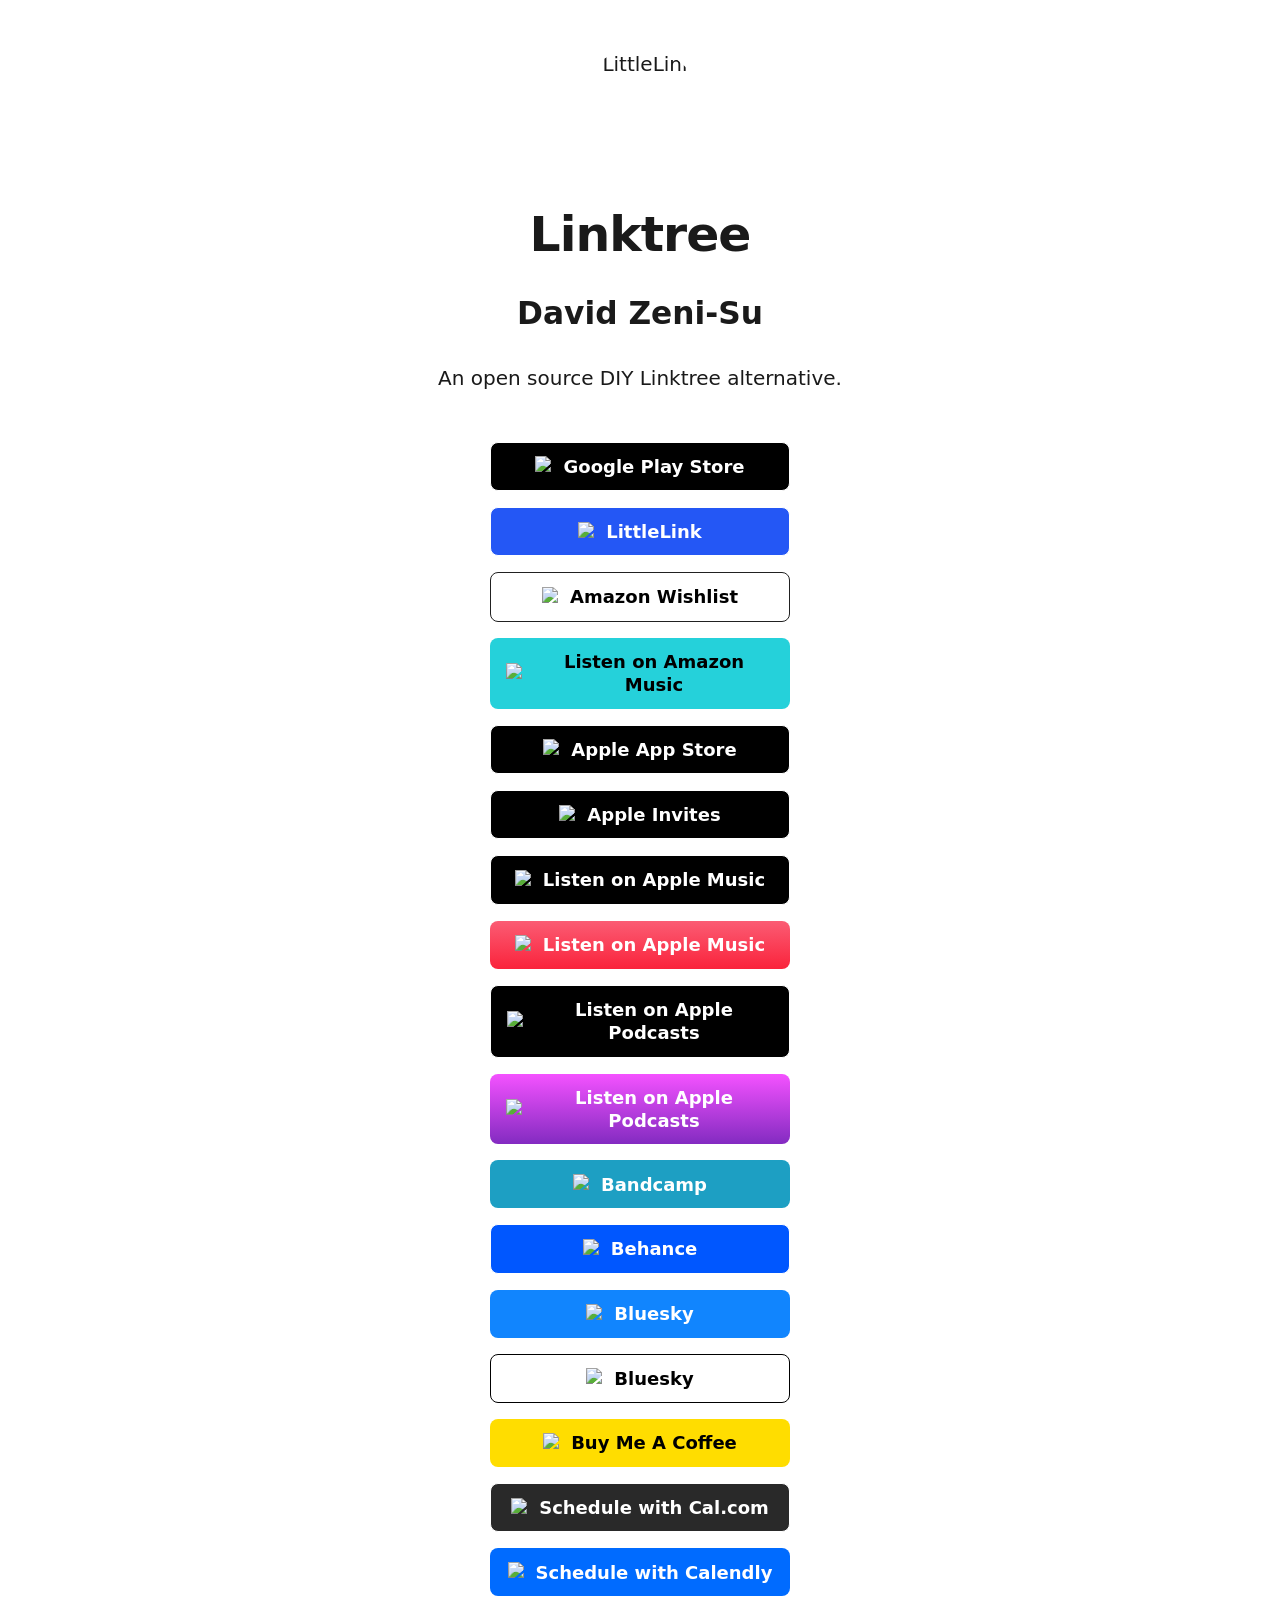
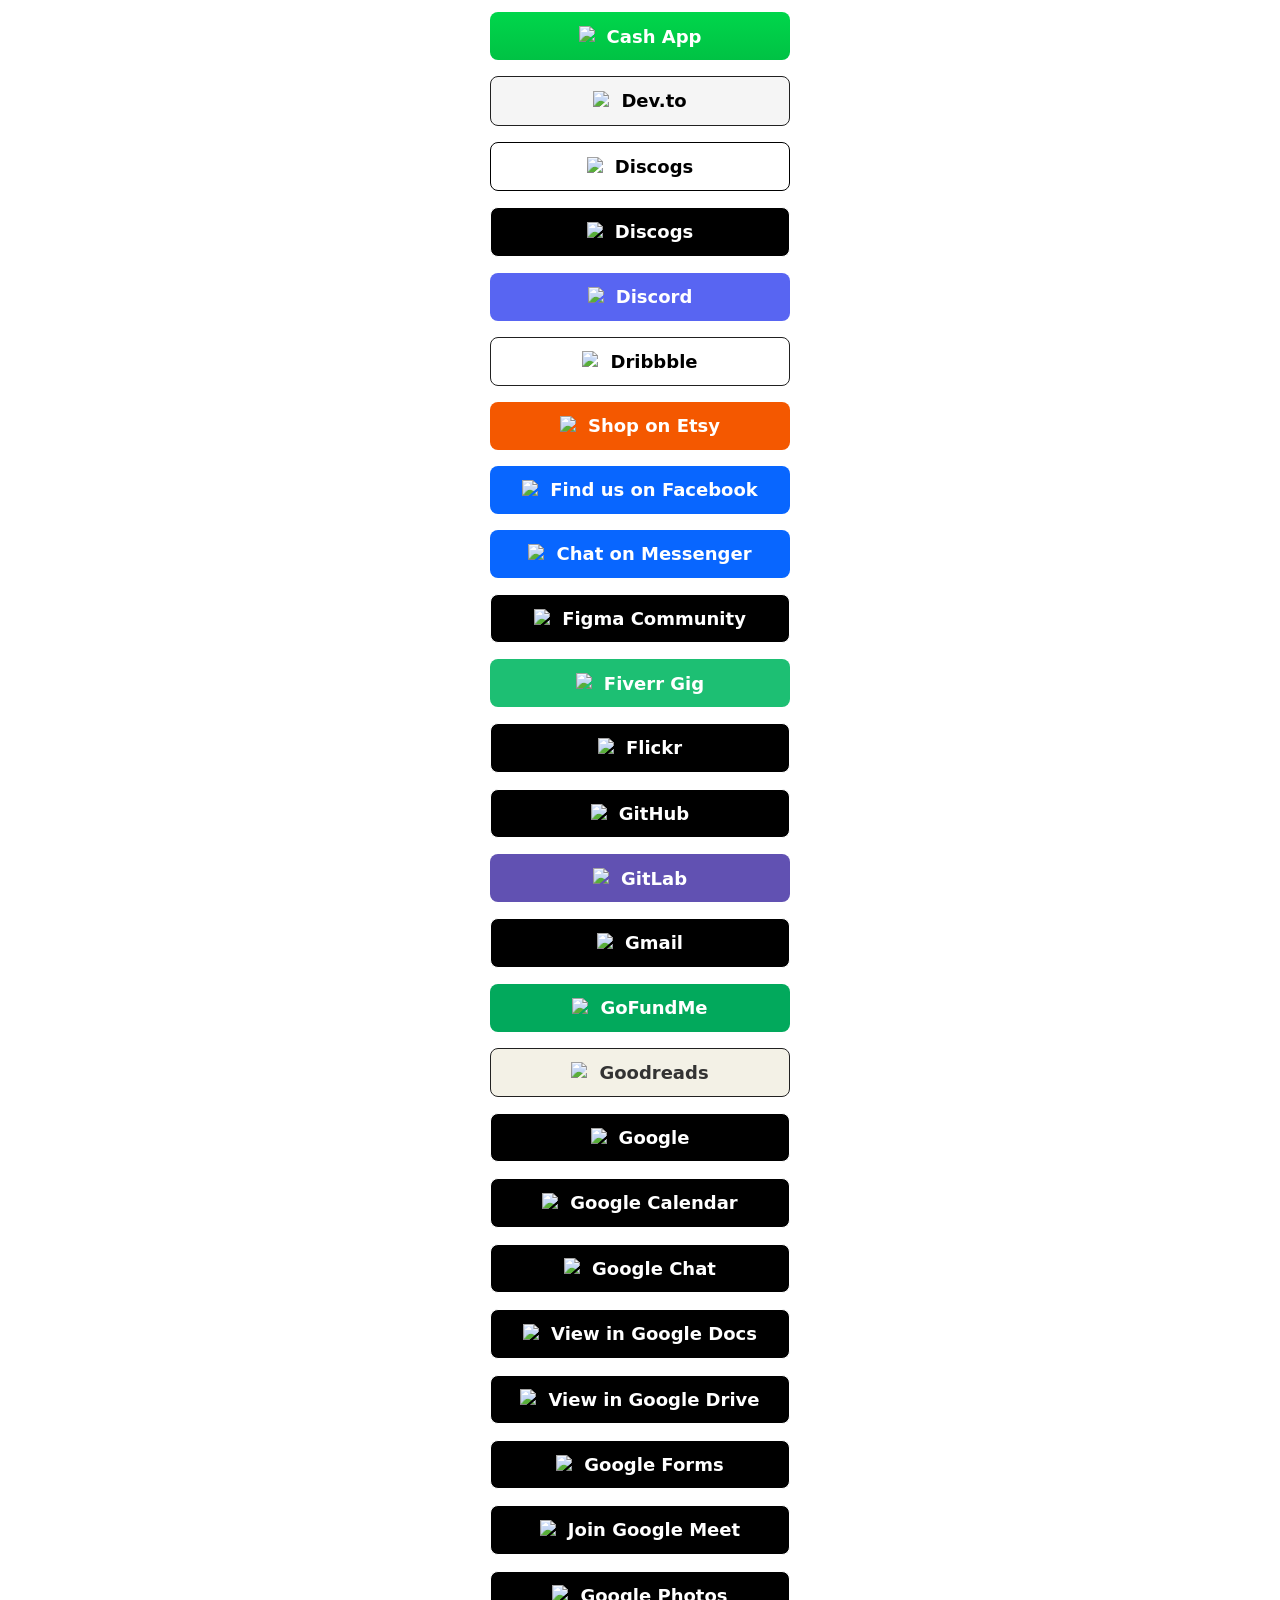
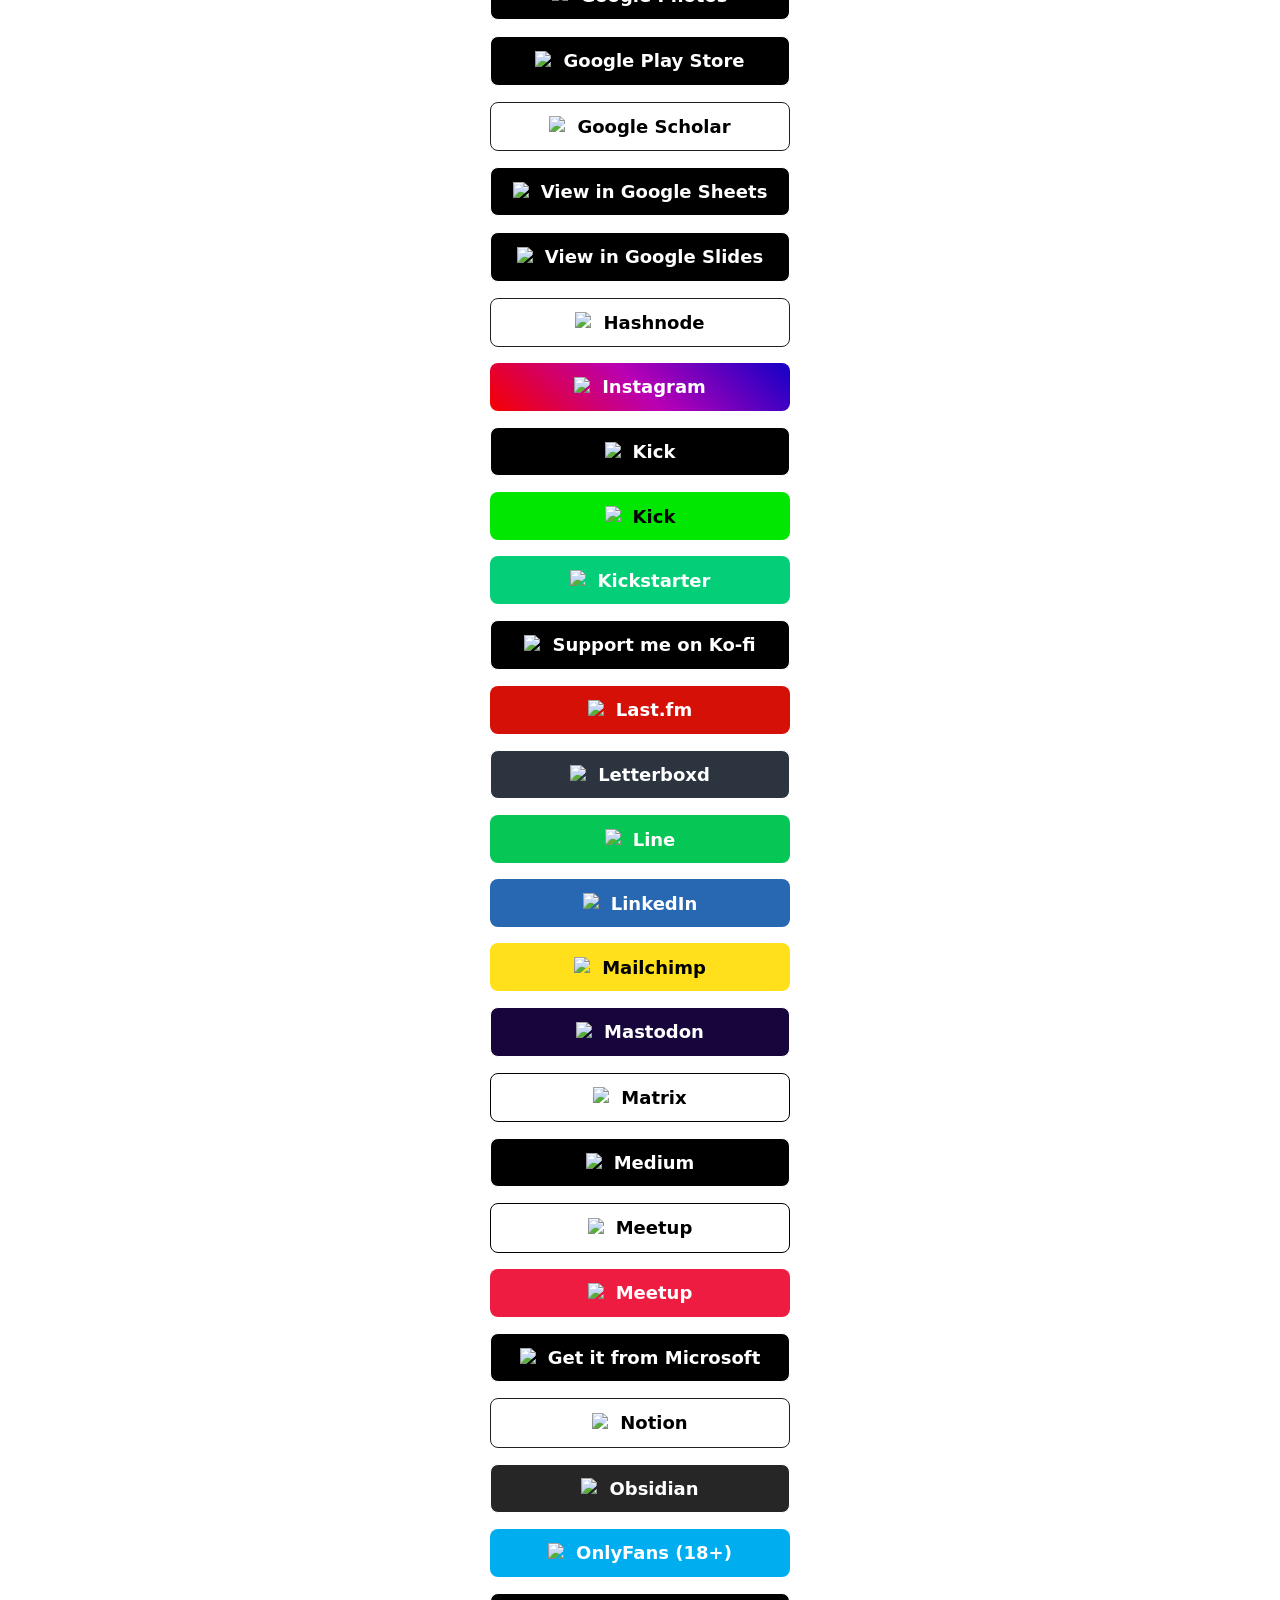
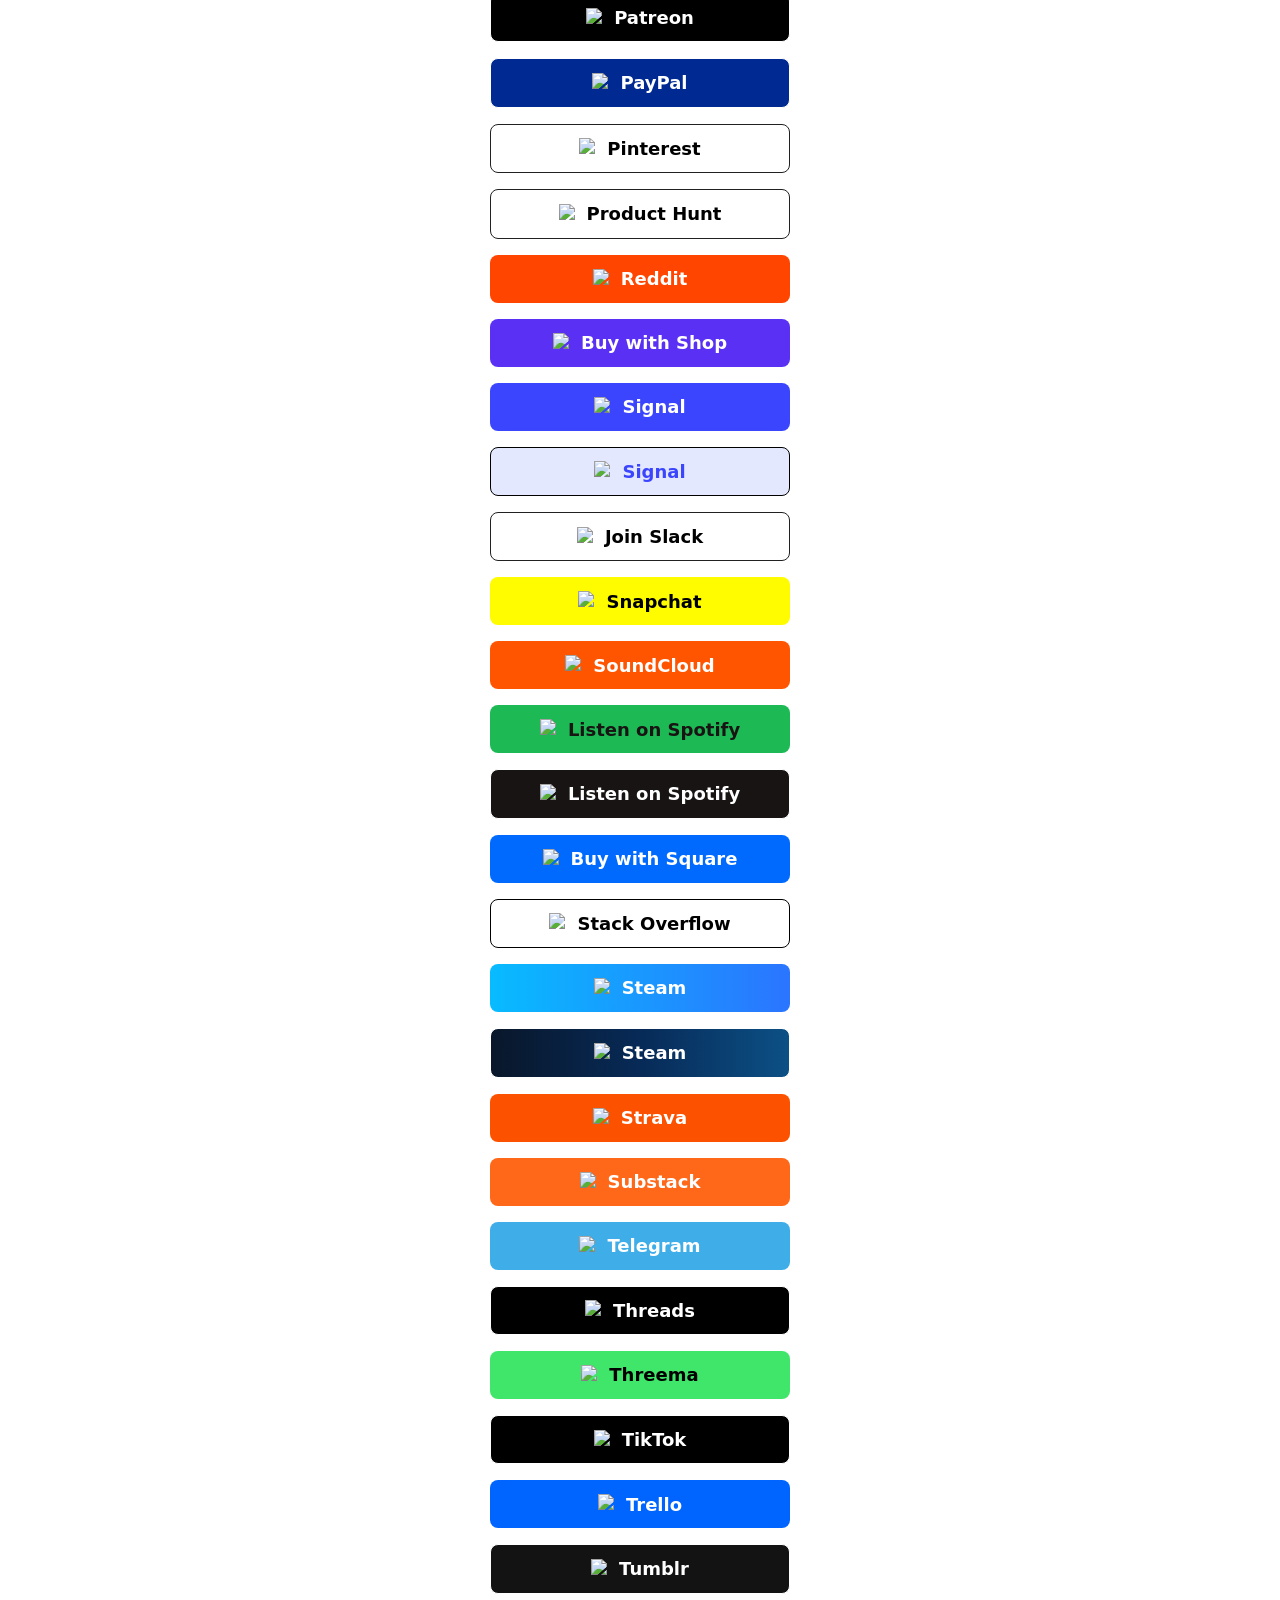
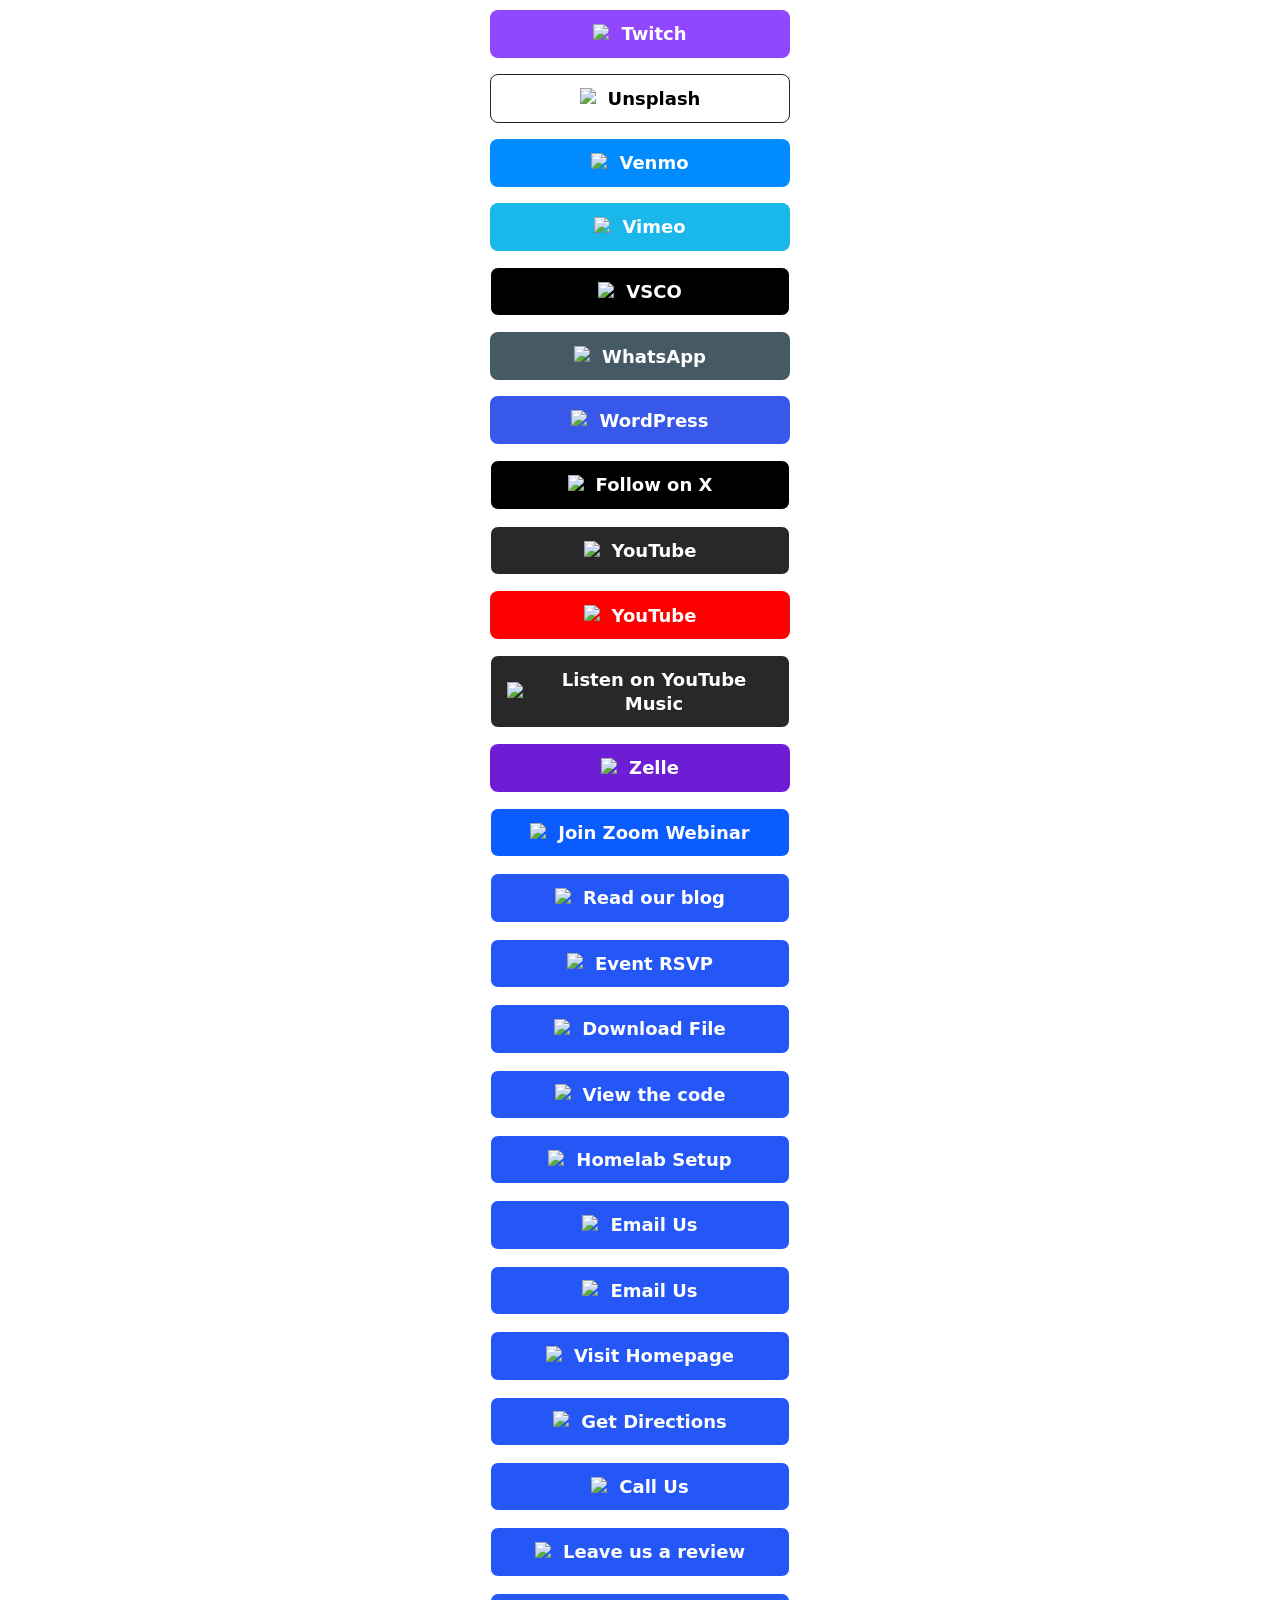
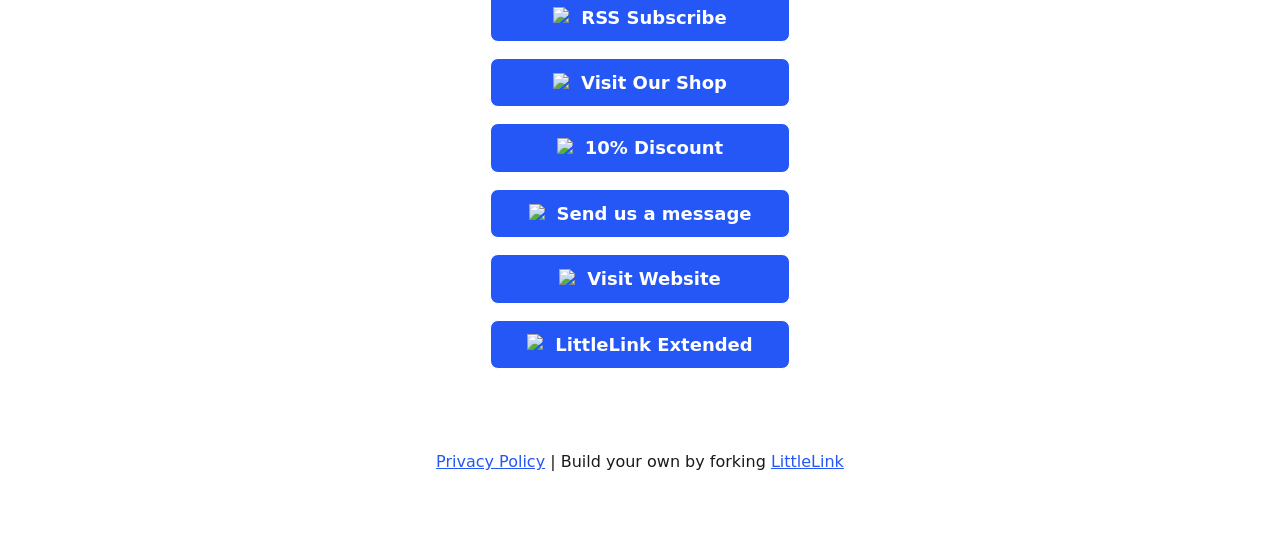
==== commit 9a98b008: "Add first Play Store Button" ====
--- a/index.html
+++ b/index.html
@@ -85,6 +85,10 @@
             <!-- All your buttons go here -->
             <nav class="button-stack" aria-label="Links">
 
+                            <!-- Google Play Store -->
+              <a class="button button-playstore" href="https://play.google.com/store/apps/details?id=com.luvdav.grades.twa" target="_blank" rel="noopener"><img class="icon" aria-hidden="true" src="images/icons/google-play.svg" alt="Google Play Store Logo">Google Play Store</a>
+
+
               <!-- Default LittleLink -->
               <a class="button button-default" href="#" target="_blank" rel="noopener"><img class="icon" aria-hidden="true" src="images/icons/littlelink.svg" alt="LittleLink Logo">LittleLink</a>
 
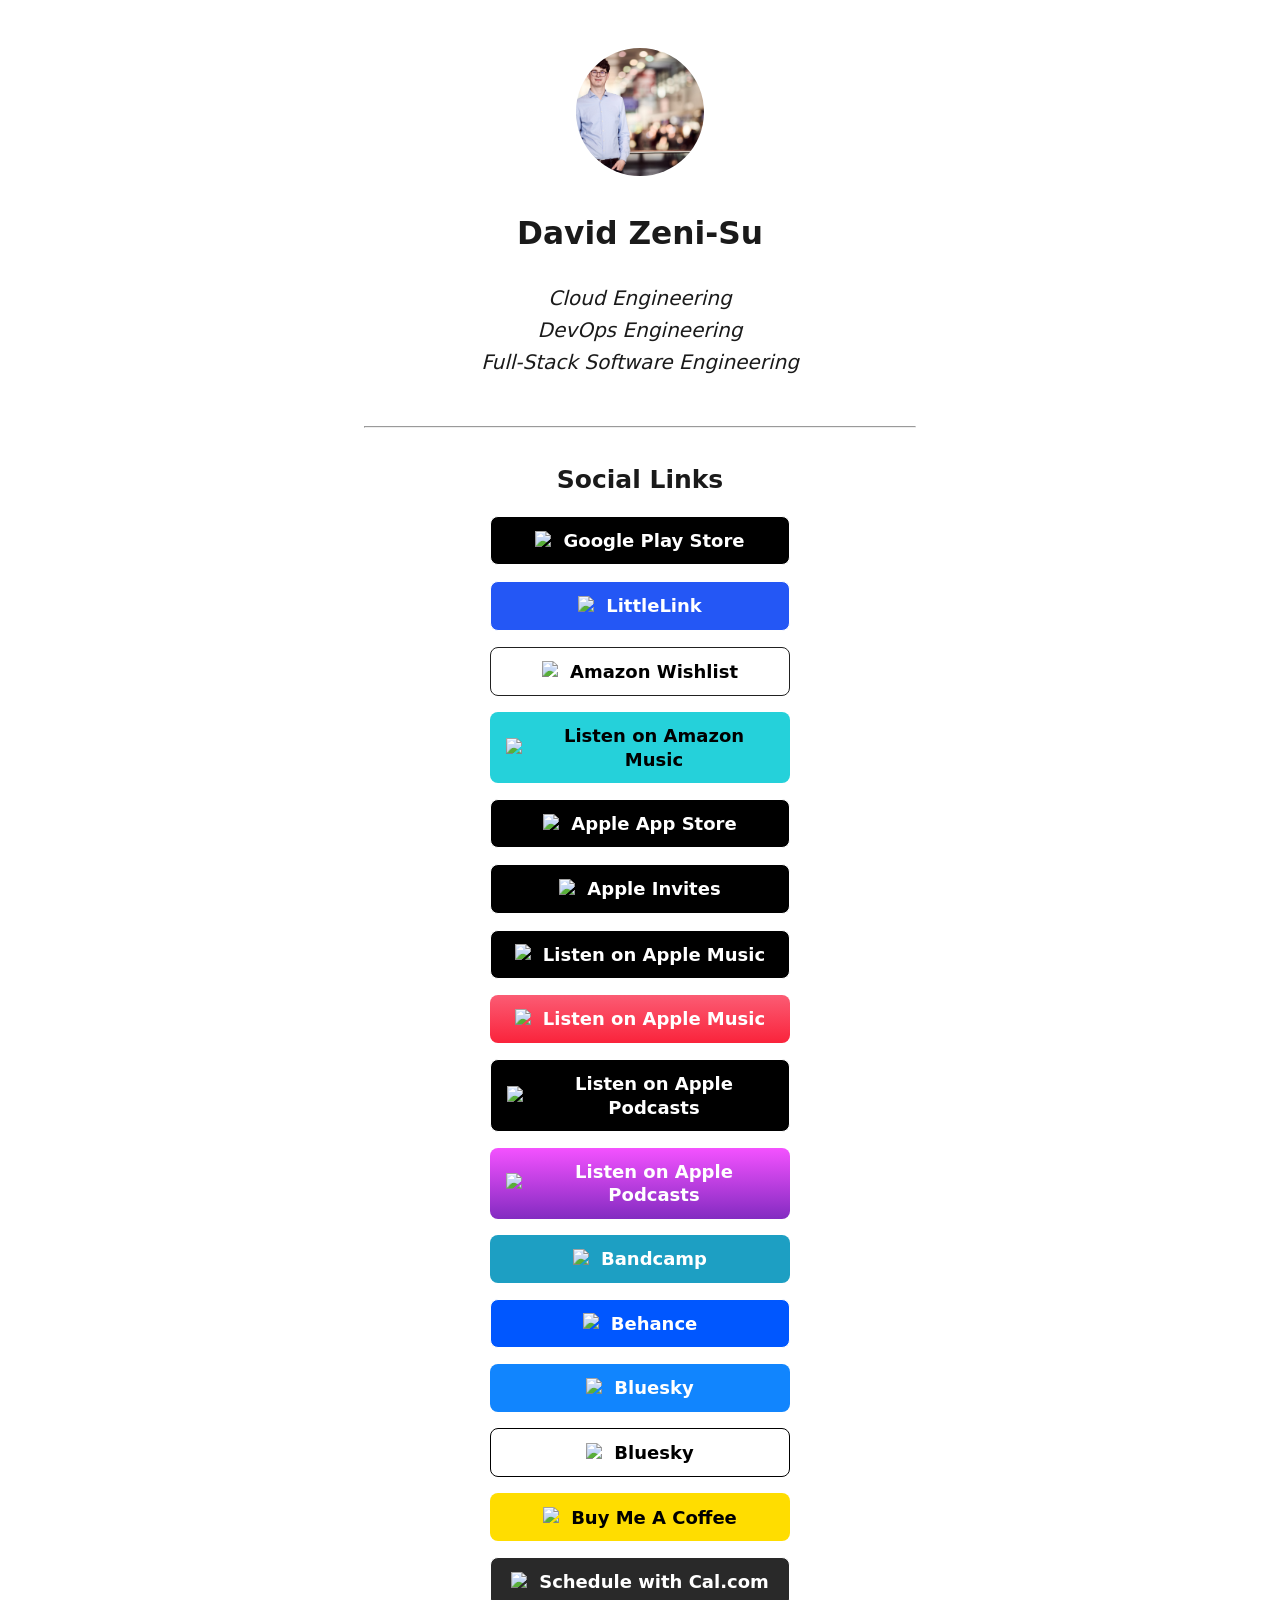
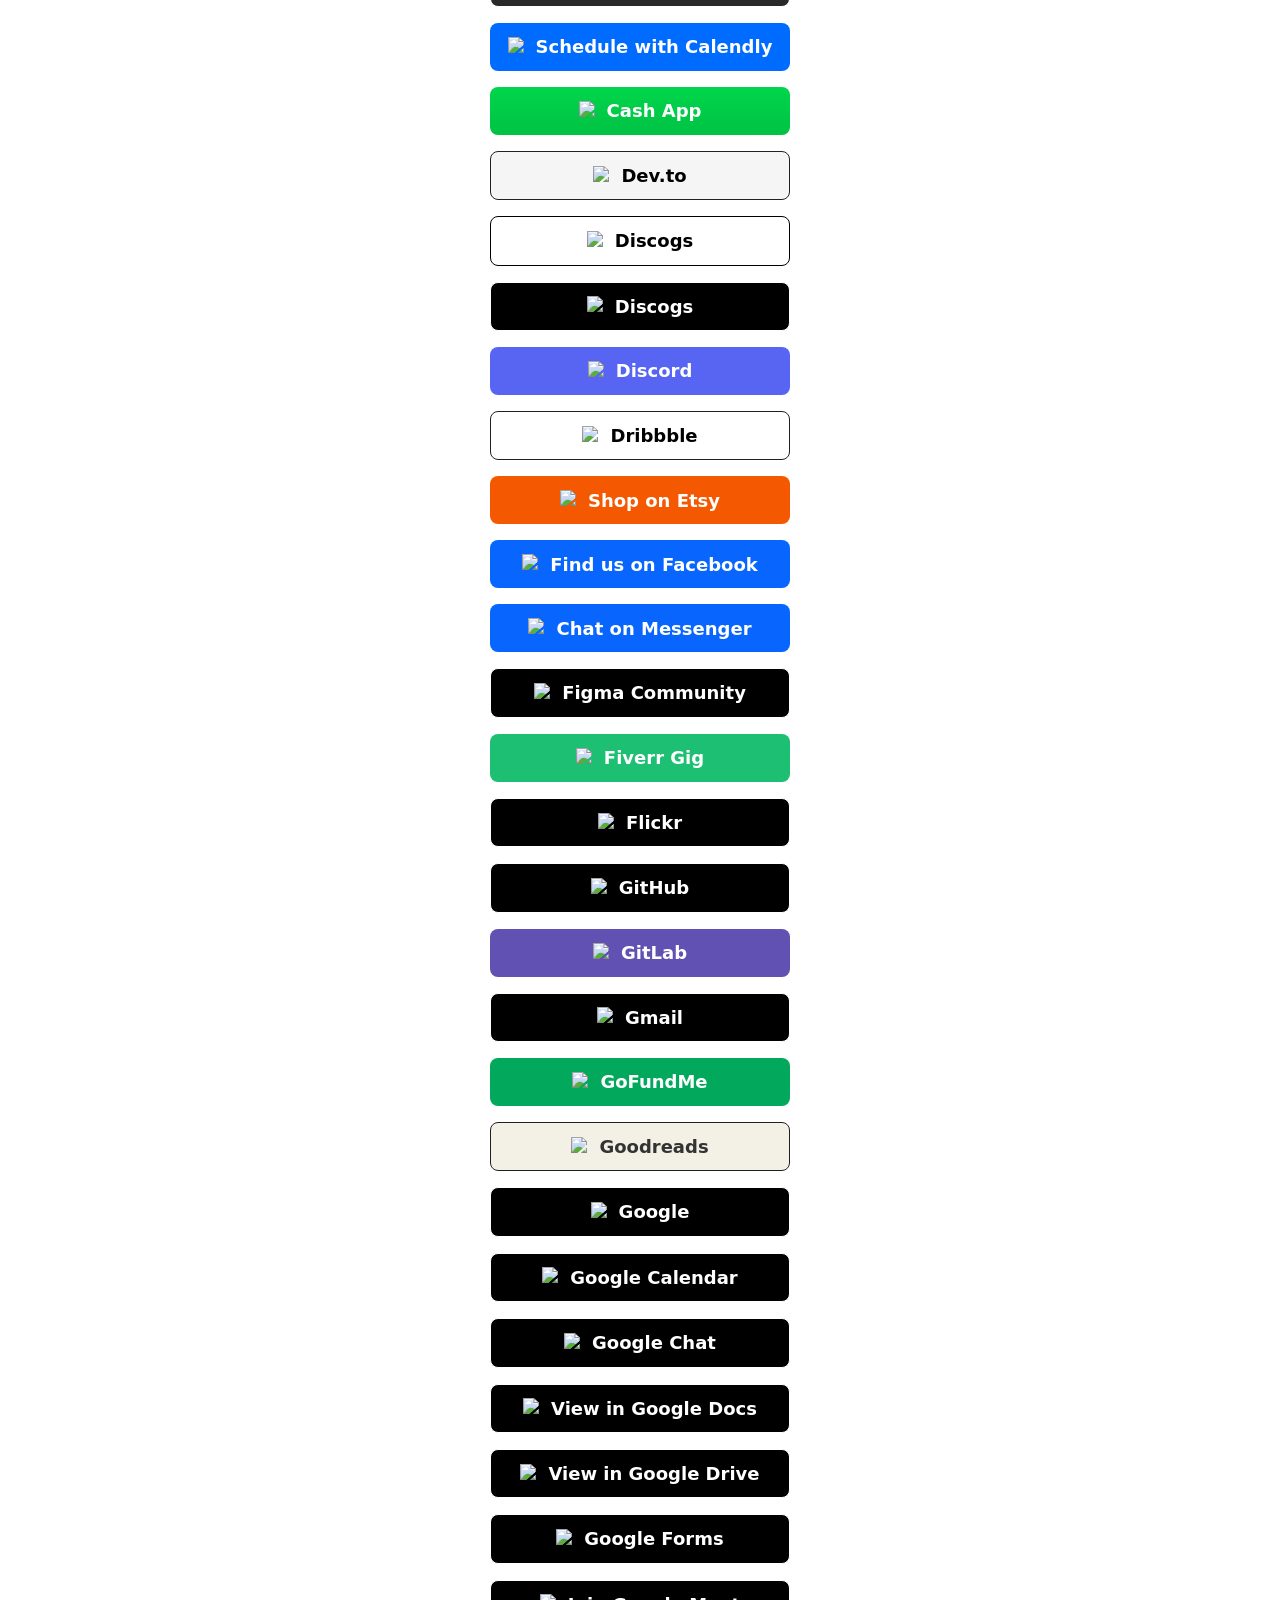
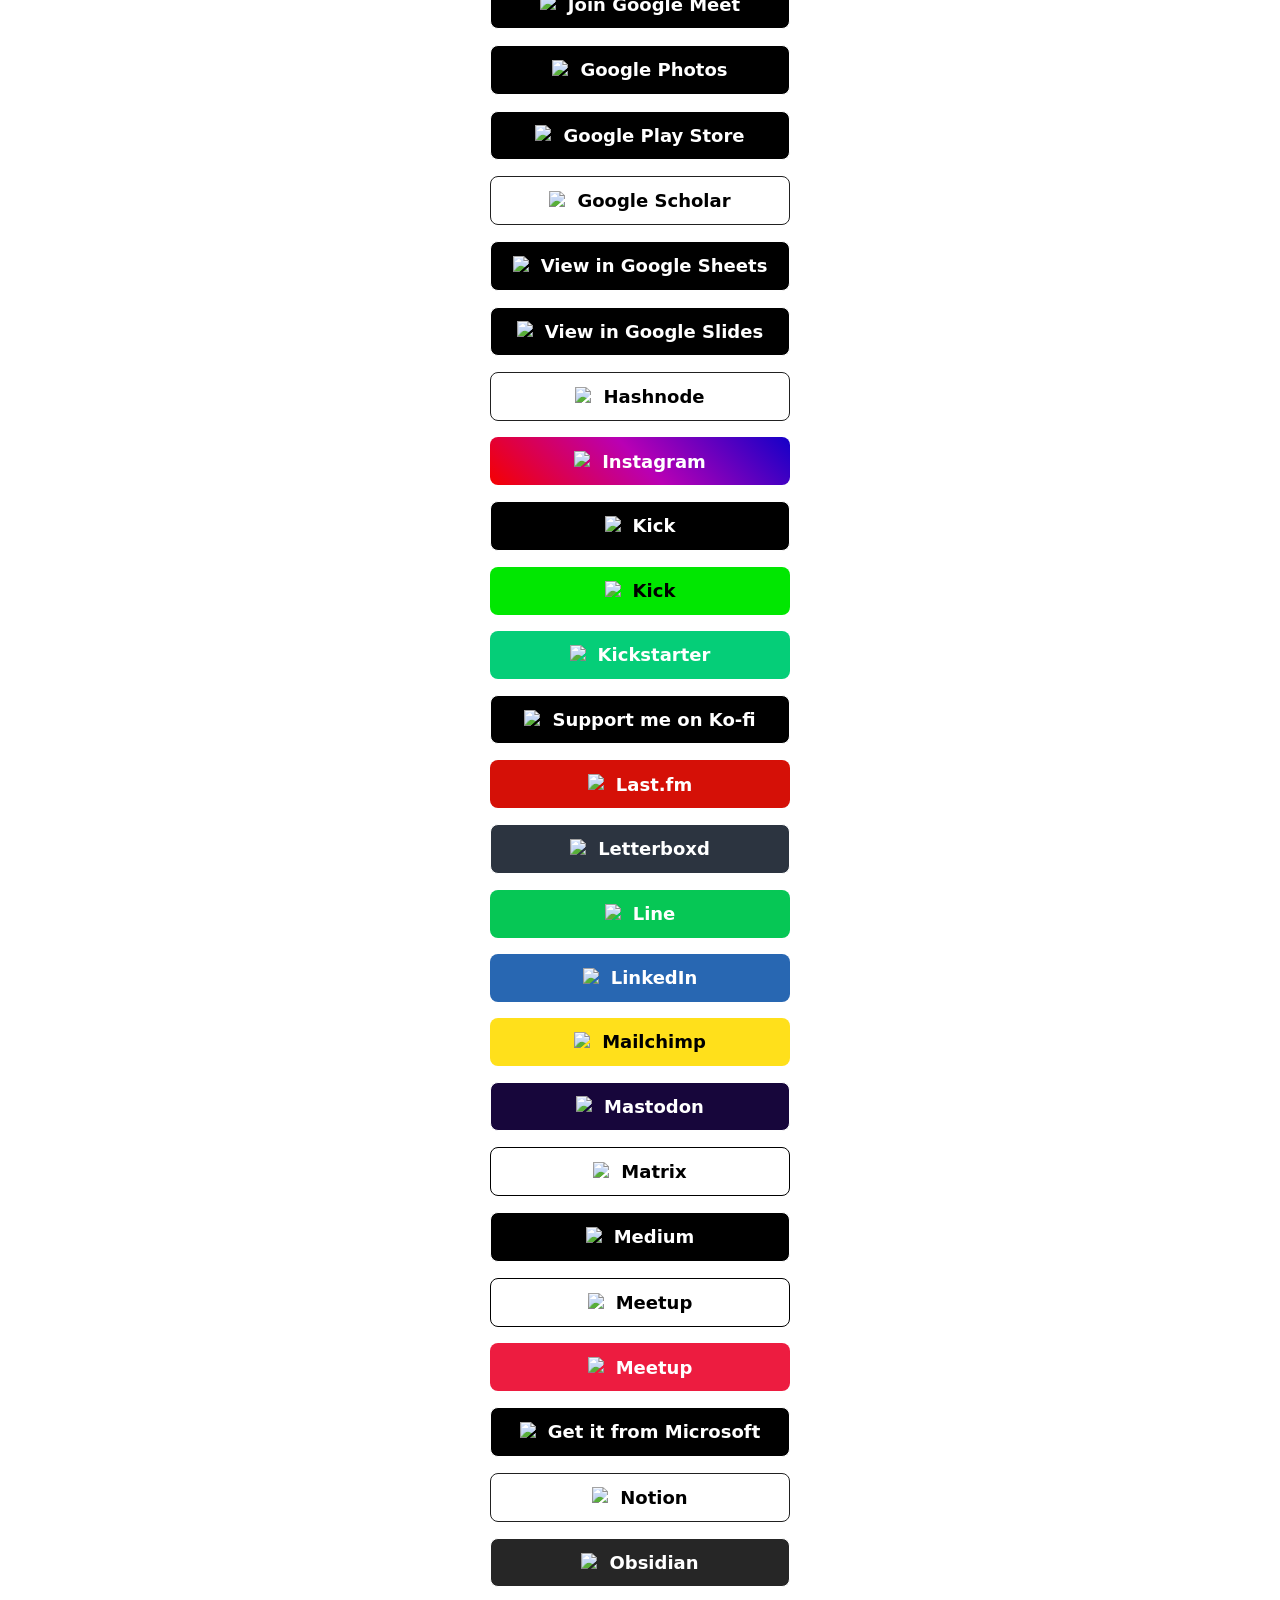
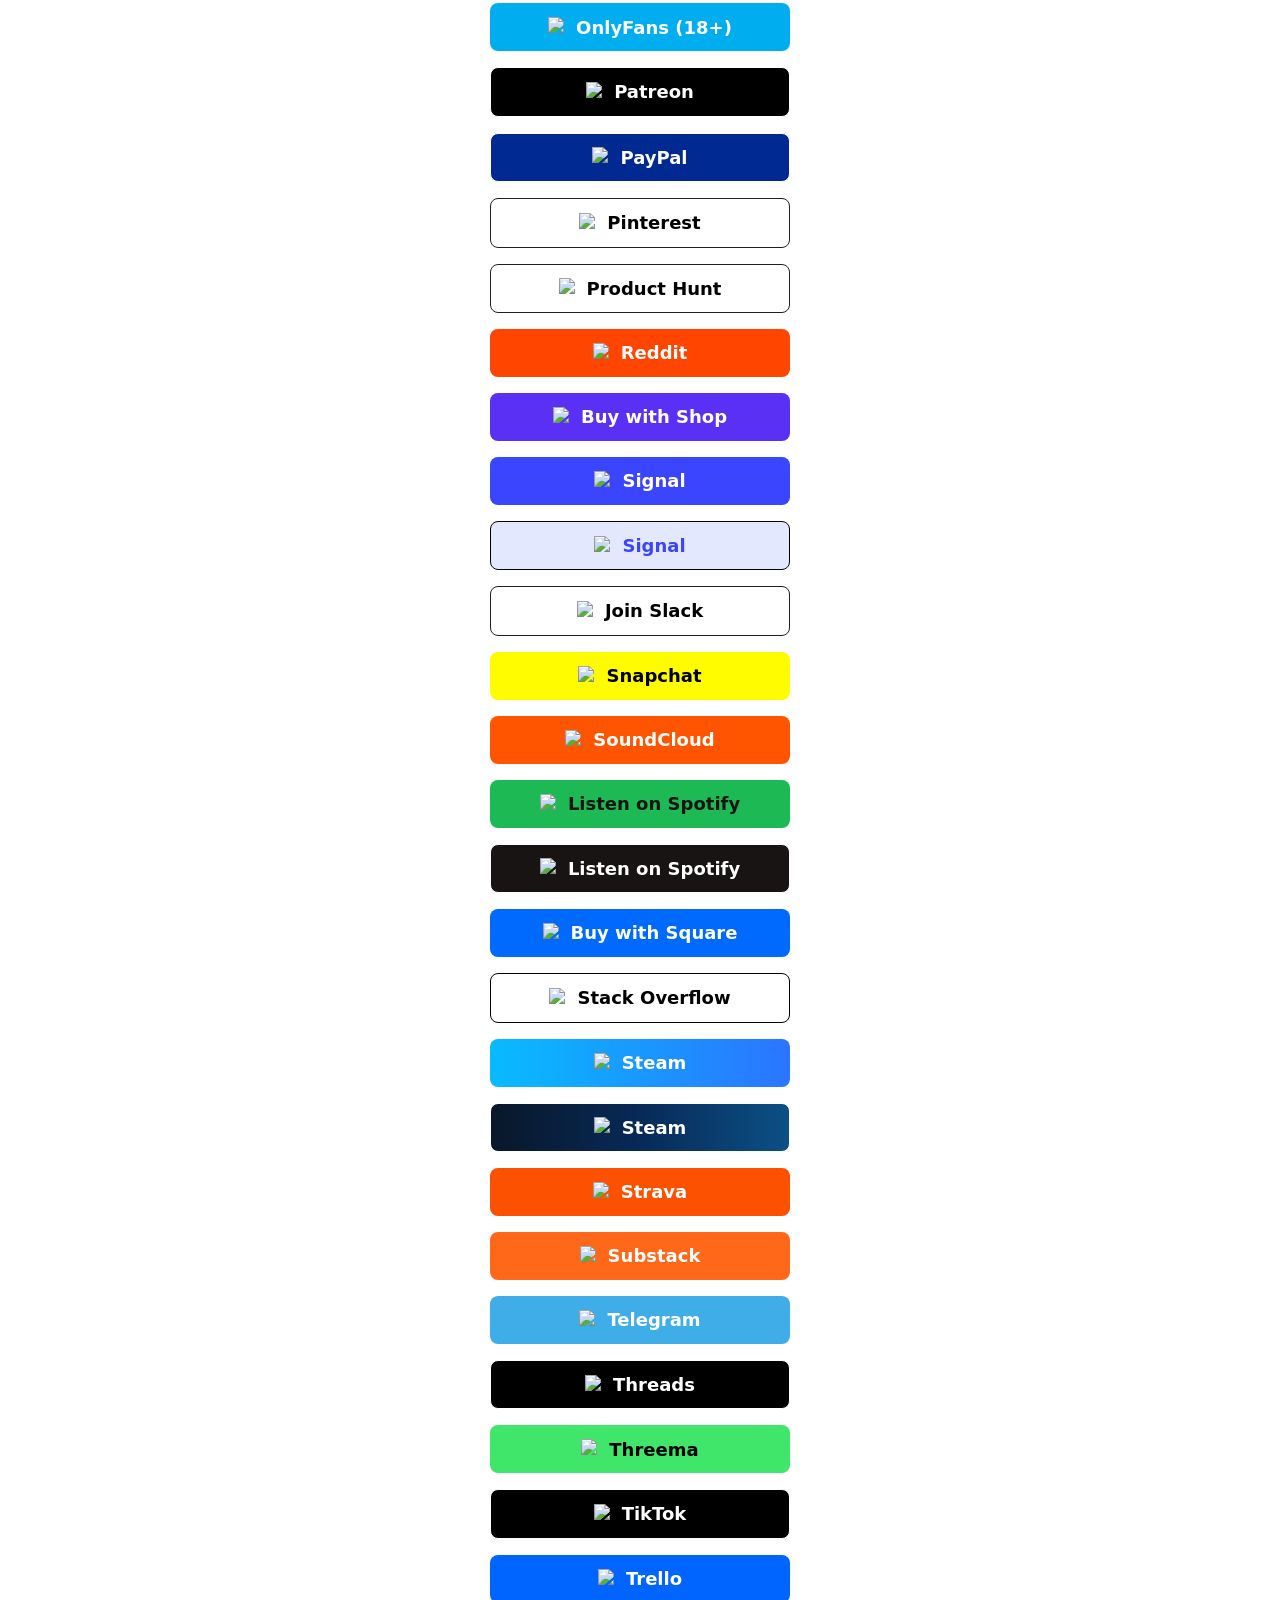
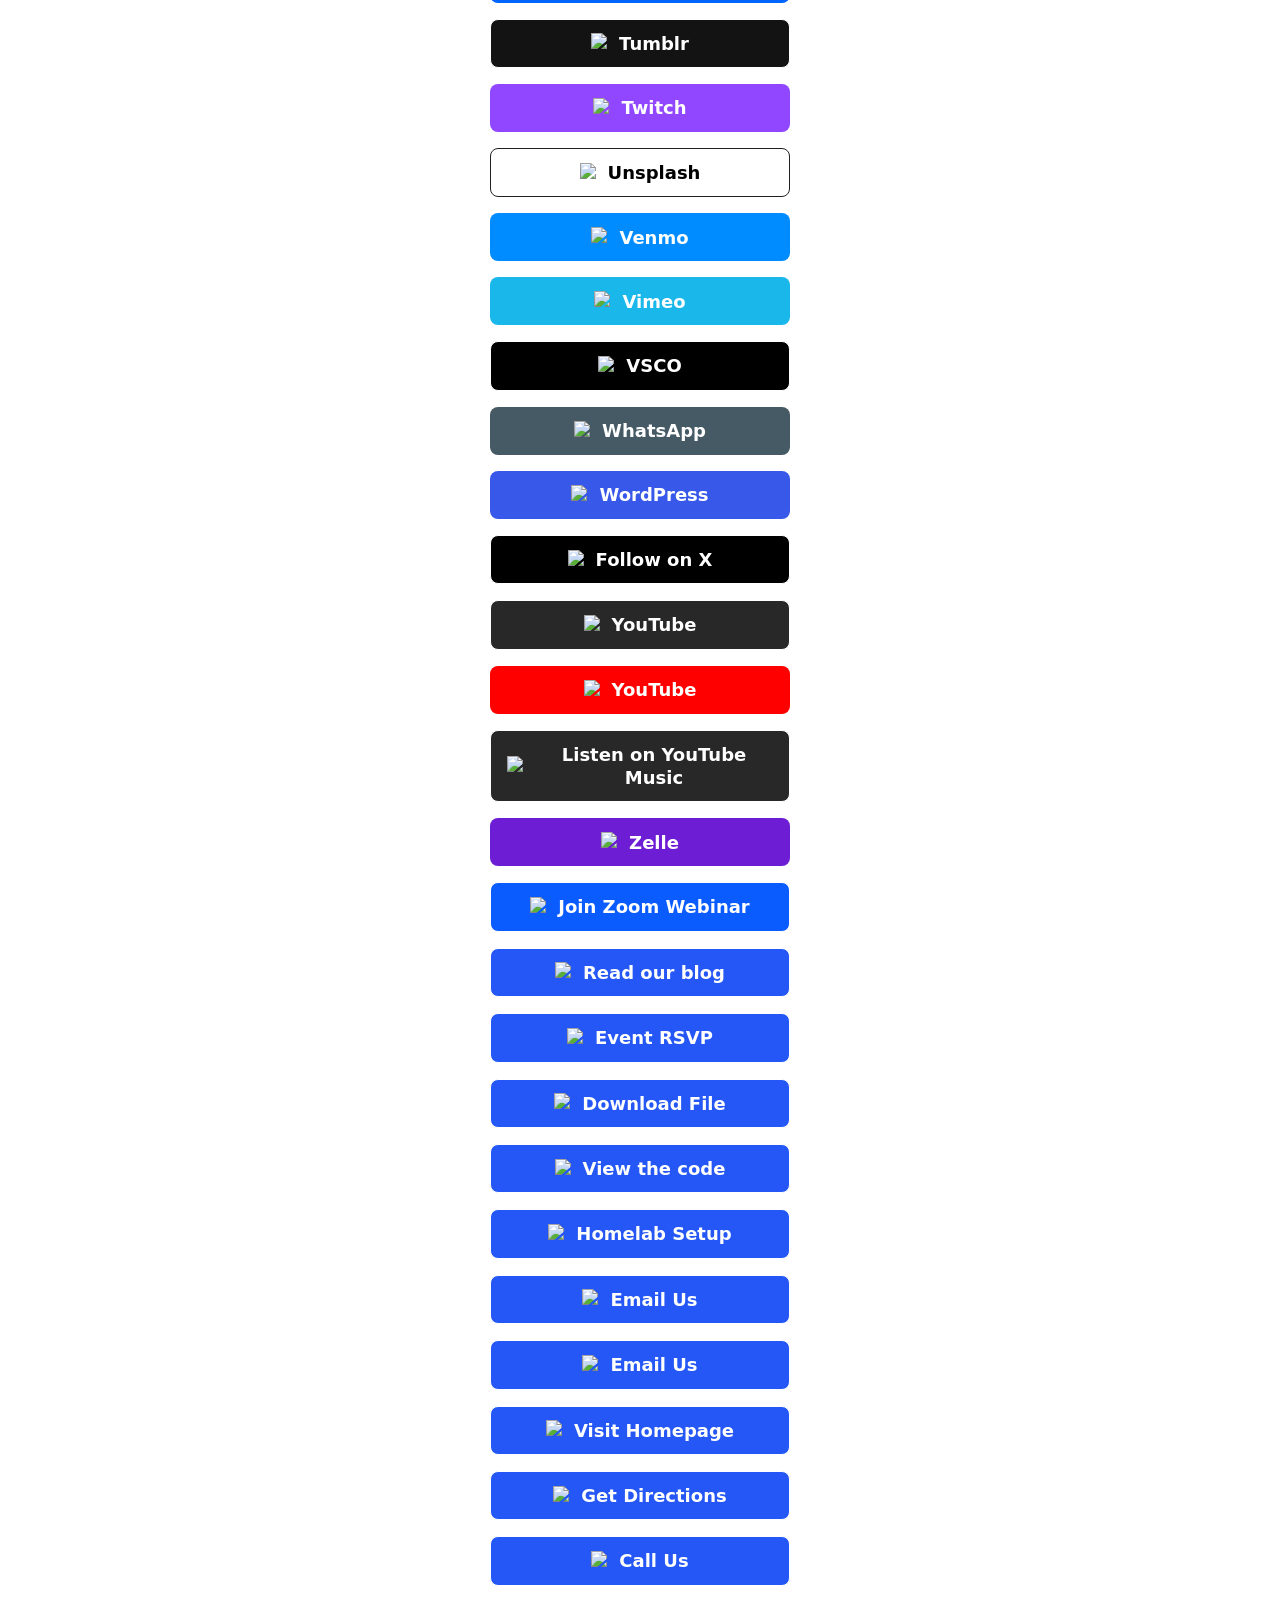
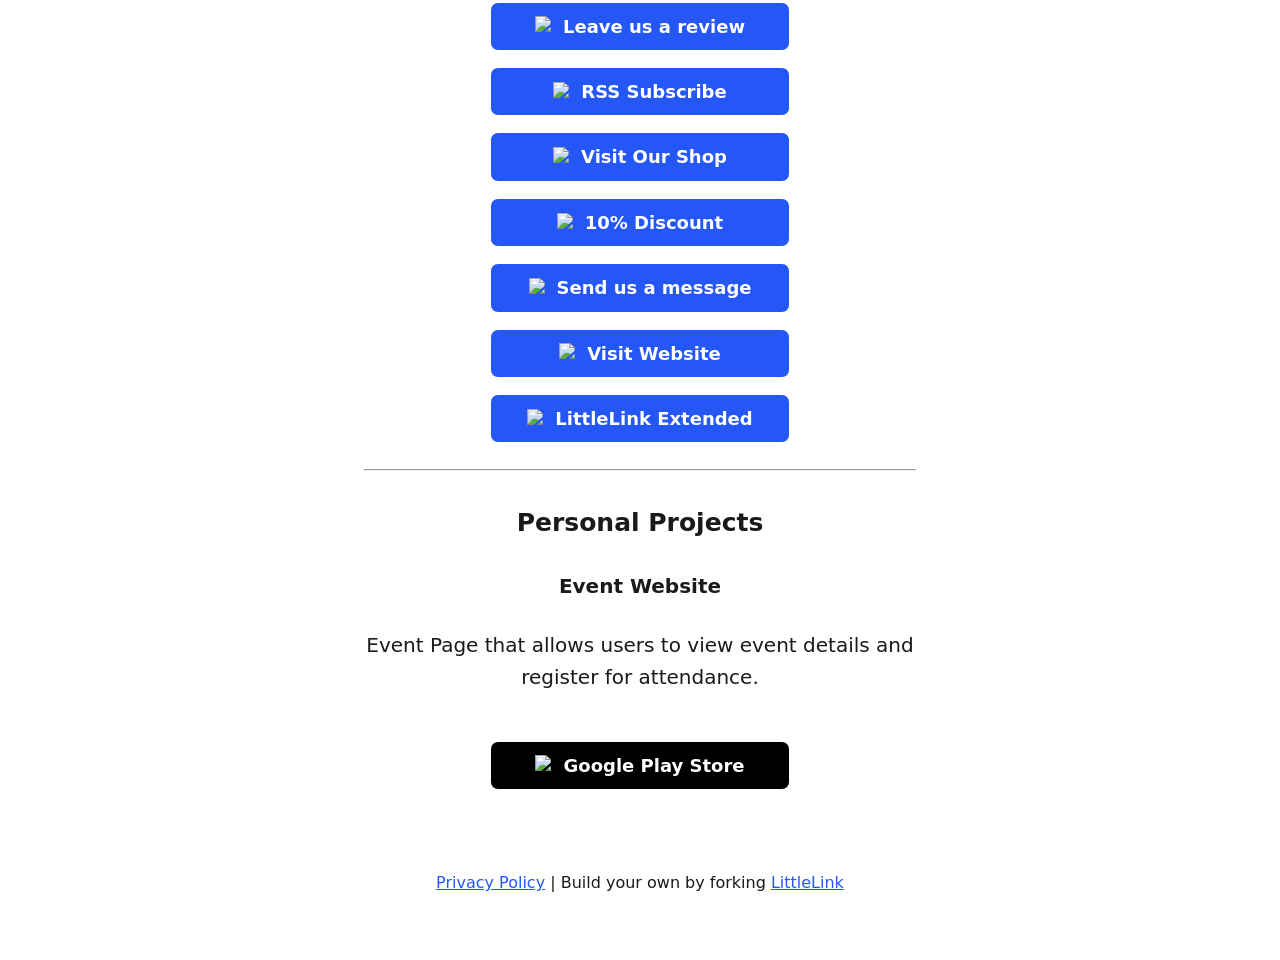
==== commit 528b3ba2: "Set images" ====
--- a/index.html
+++ b/index.html
@@ -9,31 +9,31 @@
 
 <html class="theme-auto" lang="en"> <!-- Update `class="theme-auto"` with your preference -->
 
-  <head>
-    <meta charset="utf-8">
-    <meta name="viewport" content="width=device-width, initial-scale=1">
-
-    <!-- Page Title - Change this to your name/brand (50-60 characters recommended) -->
-    <title>LittleLink</title>
-    <link rel="icon" type="image/png" href="images/avatar.png"> <!-- Update this with your own favicon -->
-
-    <!-- Meta Description - Write a description (150-160 characters recommended) -->
-    <meta name="description" content="Replace this with your own, this appears in search results and when sharing.">
-
-    <!-- Canonical URL - Helps prevent duplicate content issues -->
-    <link rel="canonical" href="https://yourwebsite.com">
-
-    <!-- Author Information -->
-    <meta name="author" content="Your Name">
-
-    <!-- Browser UI Color - Matches the default light/dark theme backgrounds -->
-    <meta name="theme-color" content="#ffffff" media="(prefers-color-scheme: light)">
-    <meta name="theme-color" content="#121212" media="(prefers-color-scheme: dark)">
-
-    <!-- Social Sharing (Open Graph & Twitter) - Uncomment and fill in to control how your page
+<head>
+  <meta charset="utf-8">
+  <meta name="viewport" content="width=device-width, initial-scale=1">
+
+  <!-- Page Title - Change this to your name/brand (50-60 characters recommended) -->
+  <title>David Zeni-Su - Linktree</title>
+  <link rel="icon" type="image/png" href="images/avatar.png"> <!-- Update this with your own favicon -->
+
+  <!-- Meta Description - Write a description (150-160 characters recommended) -->
+  <meta name="description" content="Replace this with your own, this appears in search results and when sharing.">
+
+  <!-- Canonical URL - Helps prevent duplicate content issues -->
+  <link rel="canonical" href="https://yourwebsite.com">
+
+  <!-- Author Information -->
+  <meta name="author" content="Your Name">
+
+  <!-- Browser UI Color - Matches the default light/dark theme backgrounds -->
+  <meta name="theme-color" content="#ffffff" media="(prefers-color-scheme: light)">
+  <meta name="theme-color" content="#121212" media="(prefers-color-scheme: dark)">
+
+  <!-- Social Sharing (Open Graph & Twitter) - Uncomment and fill in to control how your page
          looks when shared on social platforms and in chat apps.
          og:url and og:image must be full absolute URLs. -->
-    <!--
+  <!--
     <meta property="og:type" content="website">
     <meta property="og:title" content="Your Name">
     <meta property="og:description" content="A short description of your page.">
@@ -42,30 +42,36 @@
     <meta name="twitter:card" content="summary">
     -->
 
-    <!-- Font Preloads - Lets the browser fetch fonts in parallel with the stylesheets -->
-    <link rel="preload" href="fonts/open-sans-v34-vietnamese_latin-ext_latin_hebrew_greek-ext_greek_cyrillic-ext_cyrillic-regular.woff2" as="font" type="font/woff2" crossorigin>
-    <link rel="preload" href="fonts/open-sans-v34-vietnamese_latin-ext_latin_hebrew_greek-ext_greek_cyrillic-ext_cyrillic-700.woff2" as="font" type="font/woff2" crossorigin>
-    <link rel="preload" href="fonts/open-sans-v34-vietnamese_latin-ext_latin_hebrew_greek-ext_greek_cyrillic-ext_cyrillic-800.woff2" as="font" type="font/woff2" crossorigin>
-
-    <!-- Stylesheets -->
-    <link rel="stylesheet" href="css/reset.css">
-    <link rel="stylesheet" href="css/style.css">
-    <link rel="stylesheet" href="css/brands.css">
-
-    <!-- LittleLink Extended Stylesheet (Optional) -->
-    <!-- <link rel="stylesheet" href="css/brands-extended.css"> -->
-    <!-- Learn more at https://github.com/sethcottle/littlelink-extended.
+  <!-- Font Preloads - Lets the browser fetch fonts in parallel with the stylesheets -->
+  <link rel="preload"
+    href="fonts/open-sans-v34-vietnamese_latin-ext_latin_hebrew_greek-ext_greek_cyrillic-ext_cyrillic-regular.woff2"
+    as="font" type="font/woff2" crossorigin>
+  <link rel="preload"
+    href="fonts/open-sans-v34-vietnamese_latin-ext_latin_hebrew_greek-ext_greek_cyrillic-ext_cyrillic-700.woff2"
+    as="font" type="font/woff2" crossorigin>
+  <link rel="preload"
+    href="fonts/open-sans-v34-vietnamese_latin-ext_latin_hebrew_greek-ext_greek_cyrillic-ext_cyrillic-800.woff2"
+    as="font" type="font/woff2" crossorigin>
+
+  <!-- Stylesheets -->
+  <link rel="stylesheet" href="css/reset.css">
+  <link rel="stylesheet" href="css/style.css">
+  <link rel="stylesheet" href="css/brands.css">
+
+  <!-- LittleLink Extended Stylesheet (Optional) -->
+  <!-- <link rel="stylesheet" href="css/brands-extended.css"> -->
+  <!-- Learn more at https://github.com/sethcottle/littlelink-extended.
          Remove comments if you've added LittleLink Extended dependencies -->
 
-  </head>
+</head>
 
 <body>
 
-    <div class="container">
-        <div class="column">
-          <main>
-
-            <!--
+  <div class="container">
+    <div class="column">
+      <main>
+
+        <!--
               By default, the Avatar is rounded. Use the following:
               - avatar--rounded: Automatically rounds the image
               - avatar--soft: Slightly rounds the image
@@ -73,388 +79,542 @@
 
               Be sure to replace the src with your own image path and update the alt text
             -->
-            <img class="avatar avatar--rounded" src="images/avatar.png" srcset="images/avatar@2x.png 2x" alt="LittleLink" width="128" height="128" fetchpriority="high">
-
-            <!-- Replace with your name or brand -->
-            <h1>Linktree</h1>
-            <h2>David Zeni-Su</h2>
-
-            <!-- Add a short description about yourself or your brand -->
-            <p>An open source DIY Linktree alternative.</p>
-
-            <!-- All your buttons go here -->
-            <nav class="button-stack" aria-label="Links">
-
-                            <!-- Google Play Store -->
-              <a class="button button-playstore" href="https://play.google.com/store/apps/details?id=com.luvdav.grades.twa" target="_blank" rel="noopener"><img class="icon" aria-hidden="true" src="images/icons/google-play.svg" alt="Google Play Store Logo">Google Play Store</a>
-
-
-              <!-- Default LittleLink -->
-              <a class="button button-default" href="#" target="_blank" rel="noopener"><img class="icon" aria-hidden="true" src="images/icons/littlelink.svg" alt="LittleLink Logo">LittleLink</a>
-
-              <!-- Amazon -->
-              <a class="button button-amazon" href="#" target="_blank" rel="noopener"><img class="icon" aria-hidden="true" src="images/icons/amazon.svg" alt="Amazon Wishlist Logo">Amazon Wishlist</a>
-
-              <!-- Amazon Music -->
-              <a class="button button-amazon-music" href="#" target="_blank" rel="noopener"><img class="icon" aria-hidden="true" src="images/icons/amazon-music.svg" alt="Amazon Music Logo">Listen on Amazon Music</a>
-
-              <!-- Apple App Store -->
-              <a class="button button-appstore" href="#" target="_blank" rel="noopener"><img class="icon" aria-hidden="true" src="images/icons/apple.svg" alt="Apple Logo">Apple App Store</a>
-
-              <!-- Apple Invites -->
-              <a class="button button-invites" href="#" target="_blank" rel="noopener"><img class="icon" aria-hidden="true" src="images/icons/apple-invites.svg" alt="Apple Invites Logo">Apple Invites</a>
-
-              <!-- Apple Music -->
-              <a class="button button-apple-music" href="#" target="_blank" rel="noopener"><img class="icon" aria-hidden="true" src="images/icons/apple-music.svg" alt="Apple Music Logo">Listen on Apple Music</a>
-
-              <!-- Apple Music Alternate -->
-              <a class="button button-apple-music-alt" href="#" target="_blank" rel="noopener"><img class="icon" aria-hidden="true" src="images/icons/apple-music-alt.svg" alt="Apple Music Logo">Listen on Apple Music</a>
-
-              <!-- Apple Podcasts -->
-              <a class="button button-apple-podcasts" href="#" target="_blank" rel="noopener"><img class="icon" aria-hidden="true" src="images/icons/apple-podcasts.svg" alt="Apple Podcasts Logo">Listen on Apple Podcasts</a>
-
-              <!-- Apple Podcasts Alternate -->
-              <a class="button button-apple-podcasts-alt" href="#" target="_blank" rel="noopener"><img class="icon" aria-hidden="true" src="images/icons/apple-podcasts-alt.svg" alt="Apple Podcasts Logo">Listen on Apple Podcasts</a>
-
-              <!-- Bandcamp -->
-              <a class="button button-bandcamp" href="#" target="_blank" rel="noopener"><img class="icon" aria-hidden="true" src="images/icons/bandcamp.svg" alt="Bandcamp Logo">Bandcamp</a>
-
-              <!-- Behance -->
-              <a class="button button-behance" href="#" target="_blank" rel="noopener"><img class="icon" aria-hidden="true" src="images/icons/behance.svg" alt="Behance Logo">Behance</a>
-
-              <!-- Bluesky -->
-              <a class="button button-bluesky" href="#" target="_blank" rel="noopener"><img class="icon" aria-hidden="true" src="images/icons/bluesky.svg" alt="Bluesky Logo">Bluesky</a>
-
-              <!-- Bluesky Alt -->
-              <a class="button button-bluesky-alt" href="#" target="_blank" rel="noopener"><img class="icon" aria-hidden="true" src="images/icons/bluesky-alt.svg" alt="Bluesky Logo">Bluesky</a>
-
-              <!-- Buy Me A Coffee -->
-              <a class="button button-coffee" href="#" target="_blank" rel="noopener"><img class="icon" aria-hidden="true" src="images/icons/buy-me-a-coffee.svg" alt="Buy Me A Coffee Logo">Buy Me A Coffee</a>
-
-              <!-- Cal.com -->
-              <a class="button button-cal" href="#" target="_blank" rel="noopener"><img class="icon" aria-hidden="true" src="images/icons/cal.svg" alt="Cal.com Logo">Schedule with Cal.com</a>
-
-              <!-- Calendly -->
-              <a class="button button-calendly" href="#" target="_blank" rel="noopener"><img class="icon" aria-hidden="true" src="images/icons/calendly.svg" alt="Calendly Logo">Schedule with Calendly</a>
-
-              <!-- Cash App -->
-              <a class="button button-cash-app" href="#" target="_blank" rel="noopener"><img class="icon" aria-hidden="true" src="images/icons/cash-app-dollar.svg" alt="Cash App Logo">Cash App</a>
-
-              <!-- Dev.to -->
-              <a class="button button-dev-to" href="#" target="_blank" rel="noopener"><img class="icon" aria-hidden="true" src="images/icons/dev-to.svg" alt="Dev.to Logo">Dev.to</a>
-
-              <!-- Discogs -->
-              <a class="button button-discogs" href="#" target="_blank" rel="noopener"><img class="icon" aria-hidden="true" src="images/icons/discogs.svg" alt="Discogs Logo">Discogs</a>
-
-              <!-- Discogs Alt -->
-              <a class="button button-discogs-alt" href="#" target="_blank" rel="noopener"><img class="icon" aria-hidden="true" src="images/icons/discogs-alt.svg" alt="Discogs Logo">Discogs</a>
-
-              <!-- Discord -->
-              <a class="button button-discord" href="#" target="_blank" rel="noopener"><img class="icon" aria-hidden="true" src="images/icons/discord.svg" alt="Discord Logo">Discord</a>
-
-              <!-- Dribbble -->
-              <a class="button button-dribbble" href="#" target="_blank" rel="noopener"><img class="icon" aria-hidden="true" src="images/icons/dribbble.svg" alt="Dribbble Logo">Dribbble</a>
-
-              <!-- Etsy -->
-              <a class="button button-etsy" href="#" target="_blank" rel="noopener"><img class="icon" aria-hidden="true" src="images/icons/etsy.svg" alt="Etsy Logo">Shop on Etsy</a>
-
-              <!-- Facebook -->
-              <a class="button button-faceb" href="#" target="_blank" rel="noopener"><img class="icon" aria-hidden="true" src="images/icons/facebook.svg" alt="Facebook Logo">Find us on Facebook</a>
-
-              <!-- Facebook Messenger -->
-              <a class="button button-messenger" href="#" target="_blank" rel="noopener"><img class="icon" aria-hidden="true" src="images/icons/messenger.svg" alt="Messenger Logo">Chat on Messenger</a>
-
-              <!-- Figma -->
-              <a class="button button-figma" href="#" target="_blank" rel="noopener"><img class="icon" aria-hidden="true" src="images/icons/figma.svg" alt="Figma Logo">Figma Community</a>
-
-              <!-- Fiverr -->
-              <a class="button button-fiverr" href="#" target="_blank" rel="noopener"><img class="icon" aria-hidden="true" src="images/icons/fiverr.svg" alt="Fiverr Logo">Fiverr Gig</a>
-
-              <!-- Flickr -->
-              <a class="button button-flickr" href="#" target="_blank" rel="noopener"><img class="icon" aria-hidden="true" src="images/icons/flickr.svg" alt="Flickr Logo">Flickr</a>
-
-              <!-- GitHub -->
-              <a class="button button-github" href="#" target="_blank" rel="noopener"><img class="icon" aria-hidden="true" src="images/icons/github.svg" alt="GitHub Logo">GitHub</a>
-
-              <!-- GitLab -->
-              <a class="button button-gitlab" href="#" target="_blank" rel="noopener"><img class="icon" aria-hidden="true" src="images/icons/gitlab.svg" alt="GitLab Logo">GitLab</a>
-
-              <!-- Gmail -->
-              <a class="button button-google-black" href="#" target="_blank" rel="noopener"><img class="icon" aria-hidden="true" src="images/icons/gmail.svg" alt="Gmail Logo">Gmail</a>
-
-              <!-- GoFundMe -->
-              <a class="button button-gofundme" href="#" target="_blank" rel="noopener"><img class="icon" aria-hidden="true" src="images/icons/gofundme.svg" alt="GoFundMe Logo">GoFundMe</a>
-
-              <!-- Goodreads -->
-              <a class="button button-goodreads" href="#" target="_blank" rel="noopener"><img class="icon" aria-hidden="true" src="images/icons/goodreads.svg" alt="Goodreads Logo">Goodreads</a>
-
-              <!-- Google -->
-              <a class="button button-google-black" href="#" target="_blank" rel="noopener"><img class="icon" aria-hidden="true" src="images/icons/google.svg" alt="Google Logo">Google</a>
-
-              <!-- Google Calendar -->
-              <a class="button button-google-black" href="#" target="_blank" rel="noopener"><img class="icon" aria-hidden="true" src="images/icons/google-calendar.svg" alt="Google Calendar Logo">Google Calendar</a>
-
-              <!-- Google Chat -->
-              <a class="button button-google-black" href="#" target="_blank" rel="noopener"><img class="icon" aria-hidden="true" src="images/icons/google-chat.svg" alt="Google Chat Logo">Google Chat</a>
-
-              <!-- Google Docs -->
-              <a class="button button-google-black" href="#" target="_blank" rel="noopener"><img class="icon" aria-hidden="true" src="images/icons/google-docs.svg" alt="Google Docs Logo">View in Google Docs</a>
-
-              <!-- Google Drive -->
-              <a class="button button-google-black" href="#" target="_blank" rel="noopener"><img class="icon" aria-hidden="true" src="images/icons/google-drive.svg" alt="Google Drive Logo">View in Google Drive</a>
-
-              <!-- Google Forms -->
-              <a class="button button-google-black" href="#" target="_blank" rel="noopener"><img class="icon" aria-hidden="true" src="images/icons/google-forms.svg" alt="Google Forms Logo">Google Forms</a>
-
-              <!-- Google Meet -->
-              <a class="button button-google-black" href="#" target="_blank" rel="noopener"><img class="icon" aria-hidden="true" src="images/icons/google-meet.svg" alt="Google Meet Logo">Join Google Meet</a>
-
-              <!-- Google Photos -->
-              <a class="button button-google-black" href="#" target="_blank" rel="noopener"><img class="icon" aria-hidden="true" src="images/icons/google-photos.svg" alt="Google Photos Logo">Google Photos</a>
-
-              <!-- Google Play Store -->
-              <a class="button button-playstore" href="#" target="_blank" rel="noopener"><img class="icon" aria-hidden="true" src="images/icons/google-play.svg" alt="Google Play Store Logo">Google Play Store</a>
-
-              <!-- Google Scholar -->
-              <a class="button button-google-scholar" href="#" target="_blank" rel="noopener"><img class="icon" aria-hidden="true" src="images/icons/google-scholar.svg" alt="Google Scholar Logo">Google Scholar</a>
-
-              <!-- Google Sheets -->
-              <a class="button button-google-black" href="#" target="_blank" rel="noopener"><img class="icon" aria-hidden="true" src="images/icons/google-sheets.svg" alt="Google Sheets Logo">View in Google Sheets</a>
-
-              <!-- Google Slides -->
-              <a class="button button-google-black" href="#" target="_blank" rel="noopener"><img class="icon" aria-hidden="true" src="images/icons/google-slides.svg" alt="Google Slides Logo">View in Google Slides</a>
-
-              <!-- Hashnode -->
-              <a class="button button-hashnode" href="#" target="_blank" rel="noopener"><img class="icon" aria-hidden="true" src="images/icons/hashnode.svg" alt="Hashnode Logo">Hashnode</a>
-
-              <!-- Instagram -->
-              <a class="button button-instagram" href="#" target="_blank" rel="noopener"><img class="icon" aria-hidden="true" src="images/icons/instagram.svg" alt="Instagram Logo">Instagram</a>
-
-              <!-- Kick -->
-              <a class="button button-kick" href="#" target="_blank" rel="noopener"><img class="icon" aria-hidden="true" src="images/icons/kick.svg" alt="Kick Logo">Kick</a>
-
-              <!-- Kick Alt -->
-              <a class="button button-kick-alt" href="#" target="_blank" rel="noopener"><img class="icon" aria-hidden="true" src="images/icons/kick-alt.svg" alt="Kick Logo">Kick</a>
-
-              <!-- Kickstarter -->
-              <a class="button button-kickstarter" href="#" target="_blank" rel="noopener"><img class="icon" aria-hidden="true" src="images/icons/kickstarter.svg" alt="Kickstarter Logo">Kickstarter</a>
-
-              <!-- Ko-fi -->
-              <a class="button button-ko-fi" href="#" target="_blank" rel="noopener"><img class="icon" aria-hidden="true" src="images/icons/ko-fi.svg" alt="Ko-fi Logo">Support me on Ko-fi</a>
-
-              <!-- Last.fm -->
-              <a class="button button-last-fm" href="#" target="_blank" rel="noopener"><img class="icon" aria-hidden="true" src="images/icons/last-fm.svg" alt="Last.fm Logo">Last.fm</a>
-
-              <!-- Letterboxd -->
-              <a class="button button-letterboxd" href="#" target="_blank" rel="noopener"><img class="icon" aria-hidden="true" src="images/icons/letterboxd.svg" alt="Letterboxd Logo">Letterboxd</a>
-
-              <!-- Line -->
-              <a class="button button-line" href="#" target="_blank" rel="noopener"><img class="icon" aria-hidden="true" src="images/icons/line.svg" alt="Line Logo">Line</a>
-
-              <!-- LinkedIn -->
-              <a class="button button-linked" href="#" target="_blank" rel="noopener"><img class="icon" aria-hidden="true" src="images/icons/linkedin.svg" alt="LinkedIn Logo">LinkedIn</a>
-
-              <!-- Mailchimp -->
-              <a class="button button-mailchimp" href="#" target="_blank" rel="noopener"><img class="icon" aria-hidden="true" src="images/icons/mailchimp.svg" alt="Mailchimp Logo">Mailchimp</a>
-
-              <!-- Mastodon -->
-              <a class="button button-mastodon" href="#" target="_blank" rel="noopener"><img class="icon" aria-hidden="true" src="images/icons/mastodon.svg" alt="Mastodon Logo">Mastodon</a>
-
-              <!-- Matrix -->
-              <a class="button button-matrix" href="#" target="_blank" rel="noopener"><img class="icon" aria-hidden="true" src="images/icons/matrix.svg" alt="Matrix Logo">Matrix</a>
-
-              <!-- Medium -->
-              <a class="button button-medium" href="#" target="_blank" rel="noopener"><img class="icon" aria-hidden="true" src="images/icons/medium.svg" alt="Medium Logo">Medium</a>
-
-              <!-- Meetup -->
-              <a class="button button-meetup" href="#" target="_blank" rel="noopener"><img class="icon" aria-hidden="true" src="images/icons/meetup.svg" alt="Meetup Logo">Meetup</a>
-
-              <!-- Meetup Alt -->
-              <a class="button button-meetup-alt" href="#" target="_blank" rel="noopener"><img class="icon" aria-hidden="true" src="images/icons/meetup-alt.svg" alt="Meetup Logo">Meetup</a>
-
-              <!-- Microsoft Store -->
-              <a class="button button-microsoft" href="#" target="_blank" rel="noopener"><img class="icon" aria-hidden="true" src="images/icons/microsoft.svg" alt="Microsoft Logo">Get it from Microsoft</a>
-
-              <!-- Notion -->
-              <a class="button button-notion" href="#" target="_blank" rel="noopener"><img class="icon" aria-hidden="true" src="images/icons/notion.svg" alt="Notion Logo">Notion</a>
-
-              <!-- Obsidian -->
-              <a class="button button-obsidian" href="#" target="_blank" rel="noopener"><img class="icon" aria-hidden="true" src="images/icons/obsidian.svg" alt="Obsidian Logo">Obsidian</a>
-
-              <!-- OnlyFans -->
-              <a class="button button-onlyfans" href="#" target="_blank" rel="noopener"><img class="icon" aria-hidden="true" src="images/icons/onlyfans.svg" alt="OnlyFans Logo">OnlyFans (18+)</a>
-
-              <!-- Patreon -->
-              <a class="button button-patreon" href="#" target="_blank" rel="noopener"><img class="icon" aria-hidden="true" src="images/icons/patreon.svg" alt="Patreon Logo">Patreon</a>
-
-              <!-- PayPal -->
-              <a class="button button-paypal" href="#" target="_blank" rel="noopener"><img class="icon" aria-hidden="true" src="images/icons/paypal.svg" alt="PayPal Logo">PayPal</a>
-
-              <!-- Pinterest -->
-              <a class="button button-pinterest" href="#" target="_blank" rel="noopener"><img class="icon" aria-hidden="true" src="images/icons/pinterest.svg" alt="Pinterest Logo">Pinterest</a>
-
-              <!-- Product Hunt -->
-              <a class="button button-product-hunt" href="#" target="_blank" rel="noopener"><img class="icon" aria-hidden="true" src="images/icons/product-hunt.svg" alt="Product Hunt Logo">Product Hunt</a>
-
-              <!-- Reddit -->
-              <a class="button button-reddit" href="#" target="_blank" rel="noopener"><img class="icon" aria-hidden="true" src="images/icons/reddit.svg" alt="Reddit Logo">Reddit</a>
-
-              <!-- Shop -->
-              <a class="button button-shop" href="#" target="_blank" rel="noopener"><img class="icon" aria-hidden="true" src="images/icons/shop.svg" alt="Shop Logo">Buy with Shop</a>
-
-              <!-- Signal -->
-              <a class="button button-signal" href="#" target="_blank" rel="noopener"><img class="icon" aria-hidden="true" src="images/icons/signal.svg" alt="Signal Logo">Signal</a>
-
-              <!-- Signal Alt -->
-              <a class="button button-signal-alt" href="#" target="_blank" rel="noopener"><img class="icon" aria-hidden="true" src="images/icons/signal-alt.svg" alt="Signal Logo">Signal</a>
-
-              <!-- Slack -->
-              <a class="button button-slack" href="#" target="_blank" rel="noopener"><img class="icon" aria-hidden="true" src="images/icons/slack.svg" alt="Slack Logo">Join Slack</a>
-
-              <!-- Snapchat -->
-              <a class="button button-snapchat" href="#" target="_blank" rel="noopener"><img class="icon" aria-hidden="true" src="images/icons/snapchat.svg" alt="Snapchat Logo">Snapchat</a>
-
-              <!-- SoundCloud -->
-              <a class="button button-soundcloud" href="#" target="_blank" rel="noopener"><img class="icon" aria-hidden="true" src="images/icons/soundcloud.svg" alt="SoundCloud Logo">SoundCloud</a>
-
-              <!-- Spotify -->
-              <a class="button button-spotify" href="#" target="_blank" rel="noopener"><img class="icon" aria-hidden="true" src="images/icons/spotify.svg" alt="Spotify Logo">Listen on Spotify</a>
-
-              <!-- Spotify Alt -->
-              <a class="button button-spotify-alt" href="#" target="_blank" rel="noopener"><img class="icon" aria-hidden="true" src="images/icons/spotify-alt.svg" alt="Spotify Logo">Listen on Spotify</a>
-
-              <!-- Square -->
-              <a class="button button-square" href="#" target="_blank" rel="noopener"><img class="icon" aria-hidden="true" src="images/icons/square.svg" alt="Square Logo">Buy with Square</a>
-
-              <!-- Stack Overflow -->
-              <a class="button button-stack-overflow" href="#" target="_blank" rel="noopener"><img class="icon" aria-hidden="true" src="images/icons/stack-overflow.svg" alt="Stack Overflow Logo">Stack Overflow</a>
-
-              <!-- Steam -->
-              <a class="button button-steam" href="#" target="_blank" rel="noopener"><img class="icon" aria-hidden="true" src="images/icons/steam.svg" alt="Steam Logo">Steam</a>
-
-              <!-- Steam Alt -->
-              <a class="button button-steam-alt" href="#" target="_blank" rel="noopener"><img class="icon" aria-hidden="true" src="images/icons/steam.svg" alt="Steam Logo">Steam</a>
-
-              <!-- Strava -->
-              <a class="button button-strava" href="#" target="_blank" rel="noopener"><img class="icon" aria-hidden="true" src="images/icons/strava.svg" alt="Strava Logo">Strava</a>
-
-              <!-- Substack -->
-              <a class="button button-substack" href="#" target="_blank" rel="noopener"><img class="icon" aria-hidden="true" src="images/icons/substack.svg" alt="Substack Logo">Substack</a>
-
-              <!-- Telegram -->
-              <a class="button button-telegram" href="#" target="_blank" rel="noopener"><img class="icon" aria-hidden="true" src="images/icons/telegram.svg" alt="Telegram Logo">Telegram</a>
-
-              <!-- Threads -->
-              <a class="button button-threads" href="#" target="_blank" rel="noopener"><img class="icon" aria-hidden="true" src="images/icons/threads.svg" alt="Threads Logo">Threads</a>
-
-              <!-- Threema -->
-              <a class="button button-threema" href="#" target="_blank" rel="noopener"><img class="icon" aria-hidden="true" src="images/icons/threema.svg" alt="Threema Logo">Threema</a>
-
-              <!-- TikTok -->
-              <a class="button button-tiktok" href="#" target="_blank" rel="noopener"><img class="icon" aria-hidden="true" src="images/icons/tiktok.svg" alt="TikTok Logo">TikTok</a>
-
-              <!-- Trello -->
-              <a class="button button-trello" href="#" target="_blank" rel="noopener"><img class="icon" aria-hidden="true" src="images/icons/trello.svg" alt="Trello Logo">Trello</a>
-
-              <!-- Tumblr -->
-              <a class="button button-tumb" href="#" target="_blank" rel="noopener"><img class="icon" aria-hidden="true" src="images/icons/tumblr.svg" alt="Tumblr Logo">Tumblr</a>
-
-              <!-- Twitch -->
-              <a class="button button-twitch" href="#" target="_blank" rel="noopener"><img class="icon" aria-hidden="true" src="images/icons/twitch.svg" alt="Twitch Logo">Twitch</a>
-
-              <!-- Unsplash -->
-              <a class="button button-unsplash" href="#" target="_blank" rel="noopener"><img class="icon" aria-hidden="true" src="images/icons/unsplash.svg" alt="Unsplash Logo">Unsplash</a>
-
-              <!-- Venmo -->
-              <a class="button button-venmo" href="#" target="_blank" rel="noopener"><img class="icon" aria-hidden="true" src="images/icons/venmo.svg" alt="Venmo Logo">Venmo</a>
-
-              <!-- Vimeo -->
-              <a class="button button-vimeo" href="#" target="_blank" rel="noopener"><img class="icon" aria-hidden="true" src="images/icons/vimeo.svg" alt="Vimeo Logo">Vimeo</a>
-
-              <!-- VSCO -->
-              <a class="button button-vsco" href="#" target="_blank" rel="noopener"><img class="icon" aria-hidden="true" src="images/icons/vsco.svg" alt="VSCO Logo">VSCO</a>
-
-              <!-- WhatsApp -->
-              <a class="button button-whatsapp" href="#" target="_blank" rel="noopener"><img class="icon" aria-hidden="true" src="images/icons/whatsapp.svg" alt="WhatsApp Logo">WhatsApp</a>
-
-              <!-- WordPress -->
-              <a class="button button-wordpress" href="#" target="_blank" rel="noopener"><img class="icon" aria-hidden="true" src="images/icons/wordpress.svg" alt="WordPress Logo">WordPress</a>
-
-              <!-- X -->
-              <a class="button button-x" href="#" target="_blank" rel="noopener"><img class="icon" aria-hidden="true" src="images/icons/x.svg" alt="X Logo">Follow on X</a>
-
-              <!-- YouTube -->
-              <a class="button button-yt" href="#" target="_blank" rel="noopener"><img class="icon" aria-hidden="true" src="images/icons/youtube.svg" alt="YouTube Logo">YouTube</a>
-
-              <!-- YouTube Alt -->
-              <a class="button button-yt-alt" href="#" target="_blank" rel="noopener"><img class="icon" aria-hidden="true" src="images/icons/youtube-alt.svg" alt="YouTube Logo">YouTube</a>
-
-              <!-- YouTube Music -->
-              <a class="button button-yt-music" href="#" target="_blank" rel="noopener"><img class="icon" aria-hidden="true" src="images/icons/youtube-music.svg" alt="YouTube Music Logo">Listen on YouTube Music</a>
-
-              <!-- Zelle -->
-              <a class="button button-zelle" href="#" target="_blank" rel="noopener"><img class="icon" aria-hidden="true" src="images/icons/zelle.svg" alt="Zelle Logo">Zelle</a>
-
-              <!-- Zoom -->
-              <a class="button button-zoom" href="#" target="_blank" rel="noopener"><img class="icon" aria-hidden="true" src="images/icons/zoom.svg" alt="Zoom Logo">Join Zoom Webinar</a>
-
-              <!-- Generic Blog -->
-              <a class="button button-default" href="#" target="_blank" rel="noopener"><img class="icon" aria-hidden="true" src="images/icons/generic-blog.svg" alt="Blog Icon">Read our blog</a>
-
-              <!-- Generic Calendar -->
-              <a class="button button-default" href="#" target="_blank" rel="noopener"><img class="icon" aria-hidden="true" src="images/icons/generic-calendar.svg" alt="Calendar Icon">Event RSVP</a>
-
-              <!-- Generic Cloud -->
-              <a class="button button-default" href="#" target="_blank" rel="noopener"><img class="icon" aria-hidden="true" src="images/icons/generic-cloud.svg" alt="Cloud Icon">Download File</a>
-
-              <!-- Generic Code -->
-              <a class="button button-default" href="#" target="_blank" rel="noopener"><img class="icon" aria-hidden="true" src="images/icons/generic-code.svg" alt="Code Icon">View the code</a>
-
-              <!-- Generic Computer -->
-              <a class="button button-default" href="#" target="_blank" rel="noopener"><img class="icon" aria-hidden="true" src="images/icons/generic-computer.svg" alt="Computer Icon">Homelab Setup</a>
-
-              <!-- Generic Email -->
-              <a class="button button-default" href="#" target="_blank" rel="noopener"><img class="icon" aria-hidden="true" src="images/icons/generic-email.svg" alt="Email Icon">Email Us</a>
-
-              <!-- Generic Email Alt -->
-              <a class="button button-default" href="#" target="_blank" rel="noopener"><img class="icon" aria-hidden="true" src="images/icons/generic-email-alt.svg" alt="Email Icon">Email Us</a>
-
-              <!-- Generic Homepage -->
-              <a class="button button-default" href="#" target="_blank" rel="noopener"><img class="icon" aria-hidden="true" src="images/icons/generic-homepage.svg" alt="Homepage Icon">Visit Homepage</a>
-
-              <!-- Generic Map -->
-              <a class="button button-default" href="#" target="_blank" rel="noopener"><img class="icon" aria-hidden="true" src="images/icons/generic-map.svg" alt="Map Icon">Get Directions</a>
-
-              <!-- Generic Phone -->
-              <a class="button button-default" href="#" target="_blank" rel="noopener"><img class="icon" aria-hidden="true" src="images/icons/generic-phone.svg" alt="Phone Icon">Call Us</a>
-
-              <!-- Generic Review -->
-              <a class="button button-default" href="#" target="_blank" rel="noopener"><img class="icon" aria-hidden="true" src="images/icons/generic-review.svg" alt="Review Icon">Leave us a review</a>
-
-              <!-- Generic RSS -->
-              <a class="button button-default" href="#" target="_blank" rel="noopener"><img class="icon" aria-hidden="true" src="images/icons/generic-rss.svg" alt="RSS Icon">RSS Subscribe</a>
-
-              <!-- Generic Shopping Bag -->
-              <a class="button button-default" href="#" target="_blank" rel="noopener"><img class="icon" aria-hidden="true" src="images/icons/generic-shopping-bag.svg" alt="Shopping Bag Icon">Visit Our Shop</a>
-
-              <!-- Generic Shopping Tag -->
-              <a class="button button-default" href="#" target="_blank" rel="noopener"><img class="icon" aria-hidden="true" src="images/icons/generic-shopping-tag.svg" alt="Shopping Tag Icon">10% Discount</a>
-
-              <!-- Generic SMS -->
-              <a class="button button-default" href="#" target="_blank" rel="noopener"><img class="icon" aria-hidden="true" src="images/icons/generic-sms.svg" alt="SMS Icon">Send us a message</a>
-
-              <!-- Generic Website -->
-              <a class="button button-default" href="#" target="_blank" rel="noopener"><img class="icon" aria-hidden="true" src="images/icons/generic-website.svg" alt="Website Icon">Visit Website</a>
-
-              <!-- LittleLink Extended -->
-              <a class="button button-default" href="https://github.com/sethcottle/littlelink-extended" target="_blank" rel="noopener"><img class="icon" aria-hidden="true" src="images/icons/littlelink.svg" alt="LittleLink Logo">LittleLink Extended</a>
-
-      </nav>
+        <img class="avatar avatar--rounded" src="images/personal.jpg" alt="David Zeni-Su" width="128" height="128"
+          fetchpriority="high">
+
+        <!-- Replace with your name or brand -->
+        <h2>David Zeni-Su</h2>
+
+        <!-- Add a short description about yourself or your brand -->
+        <p><i>
+            Cloud Engineering
+            <br>
+            DevOps Engineering
+            <br>
+            Full-Stack Software Engineering
+          </i></p>
+
+        <hr>
+
+        <h3>Social Links</h3>
+
+
+
+        <!-- All your buttons go here -->
+        <nav class="button-stack" aria-label="Links">
+
+          <!-- Google Play Store -->
+          <a class="button button-playstore" href="https://play.google.com/store/apps/details?id=com.luvdav.grades.twa"
+            target="_blank" rel="noopener"><img class="icon" aria-hidden="true" src="images/icons/google-play.svg"
+              alt="Google Play Store Logo">Google Play Store</a>
+
+
+          <!-- Default LittleLink -->
+          <a class="button button-default" href="#" target="_blank" rel="noopener"><img class="icon" aria-hidden="true"
+              src="images/icons/littlelink.svg" alt="LittleLink Logo">LittleLink</a>
+
+          <!-- Amazon -->
+          <a class="button button-amazon" href="#" target="_blank" rel="noopener"><img class="icon" aria-hidden="true"
+              src="images/icons/amazon.svg" alt="Amazon Wishlist Logo">Amazon Wishlist</a>
+
+          <!-- Amazon Music -->
+          <a class="button button-amazon-music" href="#" target="_blank" rel="noopener"><img class="icon"
+              aria-hidden="true" src="images/icons/amazon-music.svg" alt="Amazon Music Logo">Listen on Amazon Music</a>
+
+          <!-- Apple App Store -->
+          <a class="button button-appstore" href="#" target="_blank" rel="noopener"><img class="icon" aria-hidden="true"
+              src="images/icons/apple.svg" alt="Apple Logo">Apple App Store</a>
+
+          <!-- Apple Invites -->
+          <a class="button button-invites" href="#" target="_blank" rel="noopener"><img class="icon" aria-hidden="true"
+              src="images/icons/apple-invites.svg" alt="Apple Invites Logo">Apple Invites</a>
+
+          <!-- Apple Music -->
+          <a class="button button-apple-music" href="#" target="_blank" rel="noopener"><img class="icon"
+              aria-hidden="true" src="images/icons/apple-music.svg" alt="Apple Music Logo">Listen on Apple Music</a>
+
+          <!-- Apple Music Alternate -->
+          <a class="button button-apple-music-alt" href="#" target="_blank" rel="noopener"><img class="icon"
+              aria-hidden="true" src="images/icons/apple-music-alt.svg" alt="Apple Music Logo">Listen on Apple Music</a>
+
+          <!-- Apple Podcasts -->
+          <a class="button button-apple-podcasts" href="#" target="_blank" rel="noopener"><img class="icon"
+              aria-hidden="true" src="images/icons/apple-podcasts.svg" alt="Apple Podcasts Logo">Listen on Apple
+            Podcasts</a>
+
+          <!-- Apple Podcasts Alternate -->
+          <a class="button button-apple-podcasts-alt" href="#" target="_blank" rel="noopener"><img class="icon"
+              aria-hidden="true" src="images/icons/apple-podcasts-alt.svg" alt="Apple Podcasts Logo">Listen on Apple
+            Podcasts</a>
+
+          <!-- Bandcamp -->
+          <a class="button button-bandcamp" href="#" target="_blank" rel="noopener"><img class="icon" aria-hidden="true"
+              src="images/icons/bandcamp.svg" alt="Bandcamp Logo">Bandcamp</a>
+
+          <!-- Behance -->
+          <a class="button button-behance" href="#" target="_blank" rel="noopener"><img class="icon" aria-hidden="true"
+              src="images/icons/behance.svg" alt="Behance Logo">Behance</a>
+
+          <!-- Bluesky -->
+          <a class="button button-bluesky" href="#" target="_blank" rel="noopener"><img class="icon" aria-hidden="true"
+              src="images/icons/bluesky.svg" alt="Bluesky Logo">Bluesky</a>
+
+          <!-- Bluesky Alt -->
+          <a class="button button-bluesky-alt" href="#" target="_blank" rel="noopener"><img class="icon"
+              aria-hidden="true" src="images/icons/bluesky-alt.svg" alt="Bluesky Logo">Bluesky</a>
+
+          <!-- Buy Me A Coffee -->
+          <a class="button button-coffee" href="#" target="_blank" rel="noopener"><img class="icon" aria-hidden="true"
+              src="images/icons/buy-me-a-coffee.svg" alt="Buy Me A Coffee Logo">Buy Me A Coffee</a>
+
+          <!-- Cal.com -->
+          <a class="button button-cal" href="#" target="_blank" rel="noopener"><img class="icon" aria-hidden="true"
+              src="images/icons/cal.svg" alt="Cal.com Logo">Schedule with Cal.com</a>
+
+          <!-- Calendly -->
+          <a class="button button-calendly" href="#" target="_blank" rel="noopener"><img class="icon" aria-hidden="true"
+              src="images/icons/calendly.svg" alt="Calendly Logo">Schedule with Calendly</a>
+
+          <!-- Cash App -->
+          <a class="button button-cash-app" href="#" target="_blank" rel="noopener"><img class="icon" aria-hidden="true"
+              src="images/icons/cash-app-dollar.svg" alt="Cash App Logo">Cash App</a>
+
+          <!-- Dev.to -->
+          <a class="button button-dev-to" href="#" target="_blank" rel="noopener"><img class="icon" aria-hidden="true"
+              src="images/icons/dev-to.svg" alt="Dev.to Logo">Dev.to</a>
+
+          <!-- Discogs -->
+          <a class="button button-discogs" href="#" target="_blank" rel="noopener"><img class="icon" aria-hidden="true"
+              src="images/icons/discogs.svg" alt="Discogs Logo">Discogs</a>
+
+          <!-- Discogs Alt -->
+          <a class="button button-discogs-alt" href="#" target="_blank" rel="noopener"><img class="icon"
+              aria-hidden="true" src="images/icons/discogs-alt.svg" alt="Discogs Logo">Discogs</a>
+
+          <!-- Discord -->
+          <a class="button button-discord" href="#" target="_blank" rel="noopener"><img class="icon" aria-hidden="true"
+              src="images/icons/discord.svg" alt="Discord Logo">Discord</a>
+
+          <!-- Dribbble -->
+          <a class="button button-dribbble" href="#" target="_blank" rel="noopener"><img class="icon" aria-hidden="true"
+              src="images/icons/dribbble.svg" alt="Dribbble Logo">Dribbble</a>
+
+          <!-- Etsy -->
+          <a class="button button-etsy" href="#" target="_blank" rel="noopener"><img class="icon" aria-hidden="true"
+              src="images/icons/etsy.svg" alt="Etsy Logo">Shop on Etsy</a>
+
+          <!-- Facebook -->
+          <a class="button button-faceb" href="#" target="_blank" rel="noopener"><img class="icon" aria-hidden="true"
+              src="images/icons/facebook.svg" alt="Facebook Logo">Find us on Facebook</a>
+
+          <!-- Facebook Messenger -->
+          <a class="button button-messenger" href="#" target="_blank" rel="noopener"><img class="icon"
+              aria-hidden="true" src="images/icons/messenger.svg" alt="Messenger Logo">Chat on Messenger</a>
+
+          <!-- Figma -->
+          <a class="button button-figma" href="#" target="_blank" rel="noopener"><img class="icon" aria-hidden="true"
+              src="images/icons/figma.svg" alt="Figma Logo">Figma Community</a>
+
+          <!-- Fiverr -->
+          <a class="button button-fiverr" href="#" target="_blank" rel="noopener"><img class="icon" aria-hidden="true"
+              src="images/icons/fiverr.svg" alt="Fiverr Logo">Fiverr Gig</a>
+
+          <!-- Flickr -->
+          <a class="button button-flickr" href="#" target="_blank" rel="noopener"><img class="icon" aria-hidden="true"
+              src="images/icons/flickr.svg" alt="Flickr Logo">Flickr</a>
+
+          <!-- GitHub -->
+          <a class="button button-github" href="#" target="_blank" rel="noopener"><img class="icon" aria-hidden="true"
+              src="images/icons/github.svg" alt="GitHub Logo">GitHub</a>
+
+          <!-- GitLab -->
+          <a class="button button-gitlab" href="#" target="_blank" rel="noopener"><img class="icon" aria-hidden="true"
+              src="images/icons/gitlab.svg" alt="GitLab Logo">GitLab</a>
+
+          <!-- Gmail -->
+          <a class="button button-google-black" href="#" target="_blank" rel="noopener"><img class="icon"
+              aria-hidden="true" src="images/icons/gmail.svg" alt="Gmail Logo">Gmail</a>
+
+          <!-- GoFundMe -->
+          <a class="button button-gofundme" href="#" target="_blank" rel="noopener"><img class="icon" aria-hidden="true"
+              src="images/icons/gofundme.svg" alt="GoFundMe Logo">GoFundMe</a>
+
+          <!-- Goodreads -->
+          <a class="button button-goodreads" href="#" target="_blank" rel="noopener"><img class="icon"
+              aria-hidden="true" src="images/icons/goodreads.svg" alt="Goodreads Logo">Goodreads</a>
+
+          <!-- Google -->
+          <a class="button button-google-black" href="#" target="_blank" rel="noopener"><img class="icon"
+              aria-hidden="true" src="images/icons/google.svg" alt="Google Logo">Google</a>
+
+          <!-- Google Calendar -->
+          <a class="button button-google-black" href="#" target="_blank" rel="noopener"><img class="icon"
+              aria-hidden="true" src="images/icons/google-calendar.svg" alt="Google Calendar Logo">Google Calendar</a>
+
+          <!-- Google Chat -->
+          <a class="button button-google-black" href="#" target="_blank" rel="noopener"><img class="icon"
+              aria-hidden="true" src="images/icons/google-chat.svg" alt="Google Chat Logo">Google Chat</a>
+
+          <!-- Google Docs -->
+          <a class="button button-google-black" href="#" target="_blank" rel="noopener"><img class="icon"
+              aria-hidden="true" src="images/icons/google-docs.svg" alt="Google Docs Logo">View in Google Docs</a>
+
+          <!-- Google Drive -->
+          <a class="button button-google-black" href="#" target="_blank" rel="noopener"><img class="icon"
+              aria-hidden="true" src="images/icons/google-drive.svg" alt="Google Drive Logo">View in Google Drive</a>
+
+          <!-- Google Forms -->
+          <a class="button button-google-black" href="#" target="_blank" rel="noopener"><img class="icon"
+              aria-hidden="true" src="images/icons/google-forms.svg" alt="Google Forms Logo">Google Forms</a>
+
+          <!-- Google Meet -->
+          <a class="button button-google-black" href="#" target="_blank" rel="noopener"><img class="icon"
+              aria-hidden="true" src="images/icons/google-meet.svg" alt="Google Meet Logo">Join Google Meet</a>
+
+          <!-- Google Photos -->
+          <a class="button button-google-black" href="#" target="_blank" rel="noopener"><img class="icon"
+              aria-hidden="true" src="images/icons/google-photos.svg" alt="Google Photos Logo">Google Photos</a>
+
+          <!-- Google Play Store -->
+          <a class="button button-playstore" href="#" target="_blank" rel="noopener"><img class="icon"
+              aria-hidden="true" src="images/icons/google-play.svg" alt="Google Play Store Logo">Google Play Store</a>
+
+          <!-- Google Scholar -->
+          <a class="button button-google-scholar" href="#" target="_blank" rel="noopener"><img class="icon"
+              aria-hidden="true" src="images/icons/google-scholar.svg" alt="Google Scholar Logo">Google Scholar</a>
+
+          <!-- Google Sheets -->
+          <a class="button button-google-black" href="#" target="_blank" rel="noopener"><img class="icon"
+              aria-hidden="true" src="images/icons/google-sheets.svg" alt="Google Sheets Logo">View in Google Sheets</a>
+
+          <!-- Google Slides -->
+          <a class="button button-google-black" href="#" target="_blank" rel="noopener"><img class="icon"
+              aria-hidden="true" src="images/icons/google-slides.svg" alt="Google Slides Logo">View in Google Slides</a>
+
+          <!-- Hashnode -->
+          <a class="button button-hashnode" href="#" target="_blank" rel="noopener"><img class="icon" aria-hidden="true"
+              src="images/icons/hashnode.svg" alt="Hashnode Logo">Hashnode</a>
+
+          <!-- Instagram -->
+          <a class="button button-instagram" href="#" target="_blank" rel="noopener"><img class="icon"
+              aria-hidden="true" src="images/icons/instagram.svg" alt="Instagram Logo">Instagram</a>
+
+          <!-- Kick -->
+          <a class="button button-kick" href="#" target="_blank" rel="noopener"><img class="icon" aria-hidden="true"
+              src="images/icons/kick.svg" alt="Kick Logo">Kick</a>
+
+          <!-- Kick Alt -->
+          <a class="button button-kick-alt" href="#" target="_blank" rel="noopener"><img class="icon" aria-hidden="true"
+              src="images/icons/kick-alt.svg" alt="Kick Logo">Kick</a>
+
+          <!-- Kickstarter -->
+          <a class="button button-kickstarter" href="#" target="_blank" rel="noopener"><img class="icon"
+              aria-hidden="true" src="images/icons/kickstarter.svg" alt="Kickstarter Logo">Kickstarter</a>
+
+          <!-- Ko-fi -->
+          <a class="button button-ko-fi" href="#" target="_blank" rel="noopener"><img class="icon" aria-hidden="true"
+              src="images/icons/ko-fi.svg" alt="Ko-fi Logo">Support me on Ko-fi</a>
+
+          <!-- Last.fm -->
+          <a class="button button-last-fm" href="#" target="_blank" rel="noopener"><img class="icon" aria-hidden="true"
+              src="images/icons/last-fm.svg" alt="Last.fm Logo">Last.fm</a>
+
+          <!-- Letterboxd -->
+          <a class="button button-letterboxd" href="#" target="_blank" rel="noopener"><img class="icon"
+              aria-hidden="true" src="images/icons/letterboxd.svg" alt="Letterboxd Logo">Letterboxd</a>
+
+          <!-- Line -->
+          <a class="button button-line" href="#" target="_blank" rel="noopener"><img class="icon" aria-hidden="true"
+              src="images/icons/line.svg" alt="Line Logo">Line</a>
+
+          <!-- LinkedIn -->
+          <a class="button button-linked" href="#" target="_blank" rel="noopener"><img class="icon" aria-hidden="true"
+              src="images/icons/linkedin.svg" alt="LinkedIn Logo">LinkedIn</a>
+
+          <!-- Mailchimp -->
+          <a class="button button-mailchimp" href="#" target="_blank" rel="noopener"><img class="icon"
+              aria-hidden="true" src="images/icons/mailchimp.svg" alt="Mailchimp Logo">Mailchimp</a>
+
+          <!-- Mastodon -->
+          <a class="button button-mastodon" href="#" target="_blank" rel="noopener"><img class="icon" aria-hidden="true"
+              src="images/icons/mastodon.svg" alt="Mastodon Logo">Mastodon</a>
+
+          <!-- Matrix -->
+          <a class="button button-matrix" href="#" target="_blank" rel="noopener"><img class="icon" aria-hidden="true"
+              src="images/icons/matrix.svg" alt="Matrix Logo">Matrix</a>
+
+          <!-- Medium -->
+          <a class="button button-medium" href="#" target="_blank" rel="noopener"><img class="icon" aria-hidden="true"
+              src="images/icons/medium.svg" alt="Medium Logo">Medium</a>
+
+          <!-- Meetup -->
+          <a class="button button-meetup" href="#" target="_blank" rel="noopener"><img class="icon" aria-hidden="true"
+              src="images/icons/meetup.svg" alt="Meetup Logo">Meetup</a>
+
+          <!-- Meetup Alt -->
+          <a class="button button-meetup-alt" href="#" target="_blank" rel="noopener"><img class="icon"
+              aria-hidden="true" src="images/icons/meetup-alt.svg" alt="Meetup Logo">Meetup</a>
+
+          <!-- Microsoft Store -->
+          <a class="button button-microsoft" href="#" target="_blank" rel="noopener"><img class="icon"
+              aria-hidden="true" src="images/icons/microsoft.svg" alt="Microsoft Logo">Get it from Microsoft</a>
+
+          <!-- Notion -->
+          <a class="button button-notion" href="#" target="_blank" rel="noopener"><img class="icon" aria-hidden="true"
+              src="images/icons/notion.svg" alt="Notion Logo">Notion</a>
+
+          <!-- Obsidian -->
+          <a class="button button-obsidian" href="#" target="_blank" rel="noopener"><img class="icon" aria-hidden="true"
+              src="images/icons/obsidian.svg" alt="Obsidian Logo">Obsidian</a>
+
+          <!-- OnlyFans -->
+          <a class="button button-onlyfans" href="#" target="_blank" rel="noopener"><img class="icon" aria-hidden="true"
+              src="images/icons/onlyfans.svg" alt="OnlyFans Logo">OnlyFans (18+)</a>
+
+          <!-- Patreon -->
+          <a class="button button-patreon" href="#" target="_blank" rel="noopener"><img class="icon" aria-hidden="true"
+              src="images/icons/patreon.svg" alt="Patreon Logo">Patreon</a>
+
+          <!-- PayPal -->
+          <a class="button button-paypal" href="#" target="_blank" rel="noopener"><img class="icon" aria-hidden="true"
+              src="images/icons/paypal.svg" alt="PayPal Logo">PayPal</a>
+
+          <!-- Pinterest -->
+          <a class="button button-pinterest" href="#" target="_blank" rel="noopener"><img class="icon"
+              aria-hidden="true" src="images/icons/pinterest.svg" alt="Pinterest Logo">Pinterest</a>
+
+          <!-- Product Hunt -->
+          <a class="button button-product-hunt" href="#" target="_blank" rel="noopener"><img class="icon"
+              aria-hidden="true" src="images/icons/product-hunt.svg" alt="Product Hunt Logo">Product Hunt</a>
+
+          <!-- Reddit -->
+          <a class="button button-reddit" href="#" target="_blank" rel="noopener"><img class="icon" aria-hidden="true"
+              src="images/icons/reddit.svg" alt="Reddit Logo">Reddit</a>
+
+          <!-- Shop -->
+          <a class="button button-shop" href="#" target="_blank" rel="noopener"><img class="icon" aria-hidden="true"
+              src="images/icons/shop.svg" alt="Shop Logo">Buy with Shop</a>
+
+          <!-- Signal -->
+          <a class="button button-signal" href="#" target="_blank" rel="noopener"><img class="icon" aria-hidden="true"
+              src="images/icons/signal.svg" alt="Signal Logo">Signal</a>
+
+          <!-- Signal Alt -->
+          <a class="button button-signal-alt" href="#" target="_blank" rel="noopener"><img class="icon"
+              aria-hidden="true" src="images/icons/signal-alt.svg" alt="Signal Logo">Signal</a>
+
+          <!-- Slack -->
+          <a class="button button-slack" href="#" target="_blank" rel="noopener"><img class="icon" aria-hidden="true"
+              src="images/icons/slack.svg" alt="Slack Logo">Join Slack</a>
+
+          <!-- Snapchat -->
+          <a class="button button-snapchat" href="#" target="_blank" rel="noopener"><img class="icon" aria-hidden="true"
+              src="images/icons/snapchat.svg" alt="Snapchat Logo">Snapchat</a>
+
+          <!-- SoundCloud -->
+          <a class="button button-soundcloud" href="#" target="_blank" rel="noopener"><img class="icon"
+              aria-hidden="true" src="images/icons/soundcloud.svg" alt="SoundCloud Logo">SoundCloud</a>
+
+          <!-- Spotify -->
+          <a class="button button-spotify" href="#" target="_blank" rel="noopener"><img class="icon" aria-hidden="true"
+              src="images/icons/spotify.svg" alt="Spotify Logo">Listen on Spotify</a>
+
+          <!-- Spotify Alt -->
+          <a class="button button-spotify-alt" href="#" target="_blank" rel="noopener"><img class="icon"
+              aria-hidden="true" src="images/icons/spotify-alt.svg" alt="Spotify Logo">Listen on Spotify</a>
+
+          <!-- Square -->
+          <a class="button button-square" href="#" target="_blank" rel="noopener"><img class="icon" aria-hidden="true"
+              src="images/icons/square.svg" alt="Square Logo">Buy with Square</a>
+
+          <!-- Stack Overflow -->
+          <a class="button button-stack-overflow" href="#" target="_blank" rel="noopener"><img class="icon"
+              aria-hidden="true" src="images/icons/stack-overflow.svg" alt="Stack Overflow Logo">Stack Overflow</a>
+
+          <!-- Steam -->
+          <a class="button button-steam" href="#" target="_blank" rel="noopener"><img class="icon" aria-hidden="true"
+              src="images/icons/steam.svg" alt="Steam Logo">Steam</a>
+
+          <!-- Steam Alt -->
+          <a class="button button-steam-alt" href="#" target="_blank" rel="noopener"><img class="icon"
+              aria-hidden="true" src="images/icons/steam.svg" alt="Steam Logo">Steam</a>
+
+          <!-- Strava -->
+          <a class="button button-strava" href="#" target="_blank" rel="noopener"><img class="icon" aria-hidden="true"
+              src="images/icons/strava.svg" alt="Strava Logo">Strava</a>
+
+          <!-- Substack -->
+          <a class="button button-substack" href="#" target="_blank" rel="noopener"><img class="icon" aria-hidden="true"
+              src="images/icons/substack.svg" alt="Substack Logo">Substack</a>
+
+          <!-- Telegram -->
+          <a class="button button-telegram" href="#" target="_blank" rel="noopener"><img class="icon" aria-hidden="true"
+              src="images/icons/telegram.svg" alt="Telegram Logo">Telegram</a>
+
+          <!-- Threads -->
+          <a class="button button-threads" href="#" target="_blank" rel="noopener"><img class="icon" aria-hidden="true"
+              src="images/icons/threads.svg" alt="Threads Logo">Threads</a>
+
+          <!-- Threema -->
+          <a class="button button-threema" href="#" target="_blank" rel="noopener"><img class="icon" aria-hidden="true"
+              src="images/icons/threema.svg" alt="Threema Logo">Threema</a>
+
+          <!-- TikTok -->
+          <a class="button button-tiktok" href="#" target="_blank" rel="noopener"><img class="icon" aria-hidden="true"
+              src="images/icons/tiktok.svg" alt="TikTok Logo">TikTok</a>
+
+          <!-- Trello -->
+          <a class="button button-trello" href="#" target="_blank" rel="noopener"><img class="icon" aria-hidden="true"
+              src="images/icons/trello.svg" alt="Trello Logo">Trello</a>
+
+          <!-- Tumblr -->
+          <a class="button button-tumb" href="#" target="_blank" rel="noopener"><img class="icon" aria-hidden="true"
+              src="images/icons/tumblr.svg" alt="Tumblr Logo">Tumblr</a>
+
+          <!-- Twitch -->
+          <a class="button button-twitch" href="#" target="_blank" rel="noopener"><img class="icon" aria-hidden="true"
+              src="images/icons/twitch.svg" alt="Twitch Logo">Twitch</a>
+
+          <!-- Unsplash -->
+          <a class="button button-unsplash" href="#" target="_blank" rel="noopener"><img class="icon" aria-hidden="true"
+              src="images/icons/unsplash.svg" alt="Unsplash Logo">Unsplash</a>
+
+          <!-- Venmo -->
+          <a class="button button-venmo" href="#" target="_blank" rel="noopener"><img class="icon" aria-hidden="true"
+              src="images/icons/venmo.svg" alt="Venmo Logo">Venmo</a>
+
+          <!-- Vimeo -->
+          <a class="button button-vimeo" href="#" target="_blank" rel="noopener"><img class="icon" aria-hidden="true"
+              src="images/icons/vimeo.svg" alt="Vimeo Logo">Vimeo</a>
+
+          <!-- VSCO -->
+          <a class="button button-vsco" href="#" target="_blank" rel="noopener"><img class="icon" aria-hidden="true"
+              src="images/icons/vsco.svg" alt="VSCO Logo">VSCO</a>
+
+          <!-- WhatsApp -->
+          <a class="button button-whatsapp" href="#" target="_blank" rel="noopener"><img class="icon" aria-hidden="true"
+              src="images/icons/whatsapp.svg" alt="WhatsApp Logo">WhatsApp</a>
+
+          <!-- WordPress -->
+          <a class="button button-wordpress" href="#" target="_blank" rel="noopener"><img class="icon"
+              aria-hidden="true" src="images/icons/wordpress.svg" alt="WordPress Logo">WordPress</a>
+
+          <!-- X -->
+          <a class="button button-x" href="#" target="_blank" rel="noopener"><img class="icon" aria-hidden="true"
+              src="images/icons/x.svg" alt="X Logo">Follow on X</a>
+
+          <!-- YouTube -->
+          <a class="button button-yt" href="#" target="_blank" rel="noopener"><img class="icon" aria-hidden="true"
+              src="images/icons/youtube.svg" alt="YouTube Logo">YouTube</a>
+
+          <!-- YouTube Alt -->
+          <a class="button button-yt-alt" href="#" target="_blank" rel="noopener"><img class="icon" aria-hidden="true"
+              src="images/icons/youtube-alt.svg" alt="YouTube Logo">YouTube</a>
+
+          <!-- YouTube Music -->
+          <a class="button button-yt-music" href="#" target="_blank" rel="noopener"><img class="icon" aria-hidden="true"
+              src="images/icons/youtube-music.svg" alt="YouTube Music Logo">Listen on YouTube Music</a>
+
+          <!-- Zelle -->
+          <a class="button button-zelle" href="#" target="_blank" rel="noopener"><img class="icon" aria-hidden="true"
+              src="images/icons/zelle.svg" alt="Zelle Logo">Zelle</a>
+
+          <!-- Zoom -->
+          <a class="button button-zoom" href="#" target="_blank" rel="noopener"><img class="icon" aria-hidden="true"
+              src="images/icons/zoom.svg" alt="Zoom Logo">Join Zoom Webinar</a>
+
+          <!-- Generic Blog -->
+          <a class="button button-default" href="#" target="_blank" rel="noopener"><img class="icon" aria-hidden="true"
+              src="images/icons/generic-blog.svg" alt="Blog Icon">Read our blog</a>
+
+          <!-- Generic Calendar -->
+          <a class="button button-default" href="#" target="_blank" rel="noopener"><img class="icon" aria-hidden="true"
+              src="images/icons/generic-calendar.svg" alt="Calendar Icon">Event RSVP</a>
+
+          <!-- Generic Cloud -->
+          <a class="button button-default" href="#" target="_blank" rel="noopener"><img class="icon" aria-hidden="true"
+              src="images/icons/generic-cloud.svg" alt="Cloud Icon">Download File</a>
+
+          <!-- Generic Code -->
+          <a class="button button-default" href="#" target="_blank" rel="noopener"><img class="icon" aria-hidden="true"
+              src="images/icons/generic-code.svg" alt="Code Icon">View the code</a>
+
+          <!-- Generic Computer -->
+          <a class="button button-default" href="#" target="_blank" rel="noopener"><img class="icon" aria-hidden="true"
+              src="images/icons/generic-computer.svg" alt="Computer Icon">Homelab Setup</a>
+
+          <!-- Generic Email -->
+          <a class="button button-default" href="#" target="_blank" rel="noopener"><img class="icon" aria-hidden="true"
+              src="images/icons/generic-email.svg" alt="Email Icon">Email Us</a>
+
+          <!-- Generic Email Alt -->
+          <a class="button button-default" href="#" target="_blank" rel="noopener"><img class="icon" aria-hidden="true"
+              src="images/icons/generic-email-alt.svg" alt="Email Icon">Email Us</a>
+
+          <!-- Generic Homepage -->
+          <a class="button button-default" href="#" target="_blank" rel="noopener"><img class="icon" aria-hidden="true"
+              src="images/icons/generic-homepage.svg" alt="Homepage Icon">Visit Homepage</a>
+
+          <!-- Generic Map -->
+          <a class="button button-default" href="#" target="_blank" rel="noopener"><img class="icon" aria-hidden="true"
+              src="images/icons/generic-map.svg" alt="Map Icon">Get Directions</a>
+
+          <!-- Generic Phone -->
+          <a class="button button-default" href="#" target="_blank" rel="noopener"><img class="icon" aria-hidden="true"
+              src="images/icons/generic-phone.svg" alt="Phone Icon">Call Us</a>
+
+          <!-- Generic Review -->
+          <a class="button button-default" href="#" target="_blank" rel="noopener"><img class="icon" aria-hidden="true"
+              src="images/icons/generic-review.svg" alt="Review Icon">Leave us a review</a>
+
+          <!-- Generic RSS -->
+          <a class="button button-default" href="#" target="_blank" rel="noopener"><img class="icon" aria-hidden="true"
+              src="images/icons/generic-rss.svg" alt="RSS Icon">RSS Subscribe</a>
+
+          <!-- Generic Shopping Bag -->
+          <a class="button button-default" href="#" target="_blank" rel="noopener"><img class="icon" aria-hidden="true"
+              src="images/icons/generic-shopping-bag.svg" alt="Shopping Bag Icon">Visit Our Shop</a>
+
+          <!-- Generic Shopping Tag -->
+          <a class="button button-default" href="#" target="_blank" rel="noopener"><img class="icon" aria-hidden="true"
+              src="images/icons/generic-shopping-tag.svg" alt="Shopping Tag Icon">10% Discount</a>
+
+          <!-- Generic SMS -->
+          <a class="button button-default" href="#" target="_blank" rel="noopener"><img class="icon" aria-hidden="true"
+              src="images/icons/generic-sms.svg" alt="SMS Icon">Send us a message</a>
+
+          <!-- Generic Website -->
+          <a class="button button-default" href="#" target="_blank" rel="noopener"><img class="icon" aria-hidden="true"
+              src="images/icons/generic-website.svg" alt="Website Icon">Visit Website</a>
+
+          <!-- LittleLink Extended -->
+          <a class="button button-default" href="https://github.com/sethcottle/littlelink-extended" target="_blank"
+            rel="noopener"><img class="icon" aria-hidden="true" src="images/icons/littlelink.svg"
+              alt="LittleLink Logo">LittleLink Extended</a>
+
+        </nav>
+
+        <hr>
+
+        <h3>Personal Projects</h3>
+
+        <h4>Event Website</h4>
+        <p>Event Page that allows users to view event details and register for attendance.</p>
+
+        <nav class="button-stack" aria-label="Links">
+
+          <!-- Google Play Store -->
+          <a class="button button-playstore" href="https://play.google.com/store/apps/details?id=com.luvdav.grades.twa"
+            target="_blank" rel="noopener"><img class="icon" aria-hidden="true" src="images/icons/google-play.svg"
+              alt="Google Play Store Logo">Google Play Store</a>
+
+        </nav>
       </main>
 
       <!-- Feel free to add your own footer information, including updating `privacy.html` to reflect how your LittleLink fork is set up -->
       <footer>
-        <a href="privacy.html">Privacy Policy</a> | Build your own by forking <a href="https://littlelink.io" target="_blank" rel="noopener">LittleLink</a>
+        <a href="privacy.html">Privacy Policy</a> | Build your own by forking <a href="https://littlelink.io"
+          target="_blank" rel="noopener">LittleLink</a>
       </footer>
 
     </div>
@@ -462,4 +622,4 @@
 
 </body>
 
-</html>
+</html>
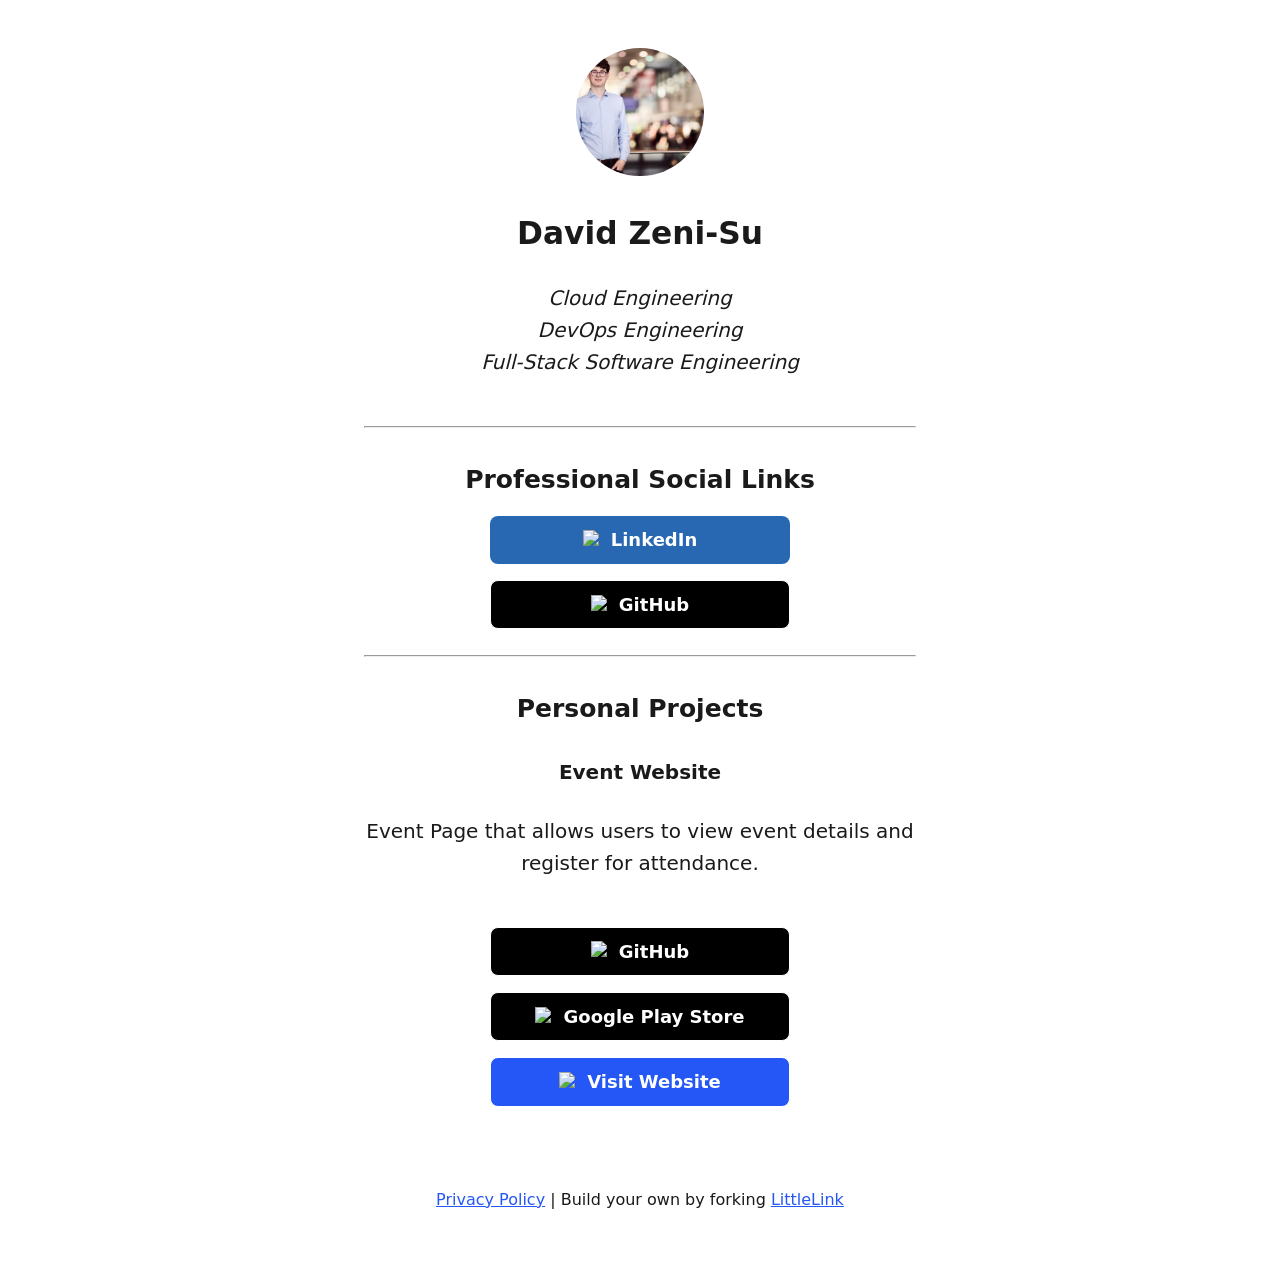
==== commit ba8467c9: "Add structure for final links" ====
--- a/index.html
+++ b/index.html
@@ -21,10 +21,10 @@
   <meta name="description" content="Replace this with your own, this appears in search results and when sharing.">
 
   <!-- Canonical URL - Helps prevent duplicate content issues -->
-  <link rel="canonical" href="https://yourwebsite.com">
+  <link rel="canonical" href="https://david.zeni-su.com">
 
   <!-- Author Information -->
-  <meta name="author" content="Your Name">
+  <meta name="author" content="David Zeni-Su">
 
   <!-- Browser UI Color - Matches the default light/dark theme backgrounds -->
   <meta name="theme-color" content="#ffffff" media="(prefers-color-scheme: light)">
@@ -96,502 +96,14 @@
 
         <hr>
 
-        <h3>Social Links</h3>
-
-
+        <h3>Professional Social Links</h3>
 
         <!-- All your buttons go here -->
         <nav class="button-stack" aria-label="Links">
-
-          <!-- Google Play Store -->
-          <a class="button button-playstore" href="https://play.google.com/store/apps/details?id=com.luvdav.grades.twa"
-            target="_blank" rel="noopener"><img class="icon" aria-hidden="true" src="images/icons/google-play.svg"
-              alt="Google Play Store Logo">Google Play Store</a>
-
-
-          <!-- Default LittleLink -->
-          <a class="button button-default" href="#" target="_blank" rel="noopener"><img class="icon" aria-hidden="true"
-              src="images/icons/littlelink.svg" alt="LittleLink Logo">LittleLink</a>
-
-          <!-- Amazon -->
-          <a class="button button-amazon" href="#" target="_blank" rel="noopener"><img class="icon" aria-hidden="true"
-              src="images/icons/amazon.svg" alt="Amazon Wishlist Logo">Amazon Wishlist</a>
-
-          <!-- Amazon Music -->
-          <a class="button button-amazon-music" href="#" target="_blank" rel="noopener"><img class="icon"
-              aria-hidden="true" src="images/icons/amazon-music.svg" alt="Amazon Music Logo">Listen on Amazon Music</a>
-
-          <!-- Apple App Store -->
-          <a class="button button-appstore" href="#" target="_blank" rel="noopener"><img class="icon" aria-hidden="true"
-              src="images/icons/apple.svg" alt="Apple Logo">Apple App Store</a>
-
-          <!-- Apple Invites -->
-          <a class="button button-invites" href="#" target="_blank" rel="noopener"><img class="icon" aria-hidden="true"
-              src="images/icons/apple-invites.svg" alt="Apple Invites Logo">Apple Invites</a>
-
-          <!-- Apple Music -->
-          <a class="button button-apple-music" href="#" target="_blank" rel="noopener"><img class="icon"
-              aria-hidden="true" src="images/icons/apple-music.svg" alt="Apple Music Logo">Listen on Apple Music</a>
-
-          <!-- Apple Music Alternate -->
-          <a class="button button-apple-music-alt" href="#" target="_blank" rel="noopener"><img class="icon"
-              aria-hidden="true" src="images/icons/apple-music-alt.svg" alt="Apple Music Logo">Listen on Apple Music</a>
-
-          <!-- Apple Podcasts -->
-          <a class="button button-apple-podcasts" href="#" target="_blank" rel="noopener"><img class="icon"
-              aria-hidden="true" src="images/icons/apple-podcasts.svg" alt="Apple Podcasts Logo">Listen on Apple
-            Podcasts</a>
-
-          <!-- Apple Podcasts Alternate -->
-          <a class="button button-apple-podcasts-alt" href="#" target="_blank" rel="noopener"><img class="icon"
-              aria-hidden="true" src="images/icons/apple-podcasts-alt.svg" alt="Apple Podcasts Logo">Listen on Apple
-            Podcasts</a>
-
-          <!-- Bandcamp -->
-          <a class="button button-bandcamp" href="#" target="_blank" rel="noopener"><img class="icon" aria-hidden="true"
-              src="images/icons/bandcamp.svg" alt="Bandcamp Logo">Bandcamp</a>
-
-          <!-- Behance -->
-          <a class="button button-behance" href="#" target="_blank" rel="noopener"><img class="icon" aria-hidden="true"
-              src="images/icons/behance.svg" alt="Behance Logo">Behance</a>
-
-          <!-- Bluesky -->
-          <a class="button button-bluesky" href="#" target="_blank" rel="noopener"><img class="icon" aria-hidden="true"
-              src="images/icons/bluesky.svg" alt="Bluesky Logo">Bluesky</a>
-
-          <!-- Bluesky Alt -->
-          <a class="button button-bluesky-alt" href="#" target="_blank" rel="noopener"><img class="icon"
-              aria-hidden="true" src="images/icons/bluesky-alt.svg" alt="Bluesky Logo">Bluesky</a>
-
-          <!-- Buy Me A Coffee -->
-          <a class="button button-coffee" href="#" target="_blank" rel="noopener"><img class="icon" aria-hidden="true"
-              src="images/icons/buy-me-a-coffee.svg" alt="Buy Me A Coffee Logo">Buy Me A Coffee</a>
-
-          <!-- Cal.com -->
-          <a class="button button-cal" href="#" target="_blank" rel="noopener"><img class="icon" aria-hidden="true"
-              src="images/icons/cal.svg" alt="Cal.com Logo">Schedule with Cal.com</a>
-
-          <!-- Calendly -->
-          <a class="button button-calendly" href="#" target="_blank" rel="noopener"><img class="icon" aria-hidden="true"
-              src="images/icons/calendly.svg" alt="Calendly Logo">Schedule with Calendly</a>
-
-          <!-- Cash App -->
-          <a class="button button-cash-app" href="#" target="_blank" rel="noopener"><img class="icon" aria-hidden="true"
-              src="images/icons/cash-app-dollar.svg" alt="Cash App Logo">Cash App</a>
-
-          <!-- Dev.to -->
-          <a class="button button-dev-to" href="#" target="_blank" rel="noopener"><img class="icon" aria-hidden="true"
-              src="images/icons/dev-to.svg" alt="Dev.to Logo">Dev.to</a>
-
-          <!-- Discogs -->
-          <a class="button button-discogs" href="#" target="_blank" rel="noopener"><img class="icon" aria-hidden="true"
-              src="images/icons/discogs.svg" alt="Discogs Logo">Discogs</a>
-
-          <!-- Discogs Alt -->
-          <a class="button button-discogs-alt" href="#" target="_blank" rel="noopener"><img class="icon"
-              aria-hidden="true" src="images/icons/discogs-alt.svg" alt="Discogs Logo">Discogs</a>
-
-          <!-- Discord -->
-          <a class="button button-discord" href="#" target="_blank" rel="noopener"><img class="icon" aria-hidden="true"
-              src="images/icons/discord.svg" alt="Discord Logo">Discord</a>
-
-          <!-- Dribbble -->
-          <a class="button button-dribbble" href="#" target="_blank" rel="noopener"><img class="icon" aria-hidden="true"
-              src="images/icons/dribbble.svg" alt="Dribbble Logo">Dribbble</a>
-
-          <!-- Etsy -->
-          <a class="button button-etsy" href="#" target="_blank" rel="noopener"><img class="icon" aria-hidden="true"
-              src="images/icons/etsy.svg" alt="Etsy Logo">Shop on Etsy</a>
-
-          <!-- Facebook -->
-          <a class="button button-faceb" href="#" target="_blank" rel="noopener"><img class="icon" aria-hidden="true"
-              src="images/icons/facebook.svg" alt="Facebook Logo">Find us on Facebook</a>
-
-          <!-- Facebook Messenger -->
-          <a class="button button-messenger" href="#" target="_blank" rel="noopener"><img class="icon"
-              aria-hidden="true" src="images/icons/messenger.svg" alt="Messenger Logo">Chat on Messenger</a>
-
-          <!-- Figma -->
-          <a class="button button-figma" href="#" target="_blank" rel="noopener"><img class="icon" aria-hidden="true"
-              src="images/icons/figma.svg" alt="Figma Logo">Figma Community</a>
-
-          <!-- Fiverr -->
-          <a class="button button-fiverr" href="#" target="_blank" rel="noopener"><img class="icon" aria-hidden="true"
-              src="images/icons/fiverr.svg" alt="Fiverr Logo">Fiverr Gig</a>
-
-          <!-- Flickr -->
-          <a class="button button-flickr" href="#" target="_blank" rel="noopener"><img class="icon" aria-hidden="true"
-              src="images/icons/flickr.svg" alt="Flickr Logo">Flickr</a>
-
-          <!-- GitHub -->
+          <a class="button button-linked" href="#" target="_blank" rel="noopener"><img class="icon" aria-hidden="true"
+              src="images/icons/linkedin.svg" alt="LinkedIn Logo">LinkedIn</a>
           <a class="button button-github" href="#" target="_blank" rel="noopener"><img class="icon" aria-hidden="true"
               src="images/icons/github.svg" alt="GitHub Logo">GitHub</a>
-
-          <!-- GitLab -->
-          <a class="button button-gitlab" href="#" target="_blank" rel="noopener"><img class="icon" aria-hidden="true"
-              src="images/icons/gitlab.svg" alt="GitLab Logo">GitLab</a>
-
-          <!-- Gmail -->
-          <a class="button button-google-black" href="#" target="_blank" rel="noopener"><img class="icon"
-              aria-hidden="true" src="images/icons/gmail.svg" alt="Gmail Logo">Gmail</a>
-
-          <!-- GoFundMe -->
-          <a class="button button-gofundme" href="#" target="_blank" rel="noopener"><img class="icon" aria-hidden="true"
-              src="images/icons/gofundme.svg" alt="GoFundMe Logo">GoFundMe</a>
-
-          <!-- Goodreads -->
-          <a class="button button-goodreads" href="#" target="_blank" rel="noopener"><img class="icon"
-              aria-hidden="true" src="images/icons/goodreads.svg" alt="Goodreads Logo">Goodreads</a>
-
-          <!-- Google -->
-          <a class="button button-google-black" href="#" target="_blank" rel="noopener"><img class="icon"
-              aria-hidden="true" src="images/icons/google.svg" alt="Google Logo">Google</a>
-
-          <!-- Google Calendar -->
-          <a class="button button-google-black" href="#" target="_blank" rel="noopener"><img class="icon"
-              aria-hidden="true" src="images/icons/google-calendar.svg" alt="Google Calendar Logo">Google Calendar</a>
-
-          <!-- Google Chat -->
-          <a class="button button-google-black" href="#" target="_blank" rel="noopener"><img class="icon"
-              aria-hidden="true" src="images/icons/google-chat.svg" alt="Google Chat Logo">Google Chat</a>
-
-          <!-- Google Docs -->
-          <a class="button button-google-black" href="#" target="_blank" rel="noopener"><img class="icon"
-              aria-hidden="true" src="images/icons/google-docs.svg" alt="Google Docs Logo">View in Google Docs</a>
-
-          <!-- Google Drive -->
-          <a class="button button-google-black" href="#" target="_blank" rel="noopener"><img class="icon"
-              aria-hidden="true" src="images/icons/google-drive.svg" alt="Google Drive Logo">View in Google Drive</a>
-
-          <!-- Google Forms -->
-          <a class="button button-google-black" href="#" target="_blank" rel="noopener"><img class="icon"
-              aria-hidden="true" src="images/icons/google-forms.svg" alt="Google Forms Logo">Google Forms</a>
-
-          <!-- Google Meet -->
-          <a class="button button-google-black" href="#" target="_blank" rel="noopener"><img class="icon"
-              aria-hidden="true" src="images/icons/google-meet.svg" alt="Google Meet Logo">Join Google Meet</a>
-
-          <!-- Google Photos -->
-          <a class="button button-google-black" href="#" target="_blank" rel="noopener"><img class="icon"
-              aria-hidden="true" src="images/icons/google-photos.svg" alt="Google Photos Logo">Google Photos</a>
-
-          <!-- Google Play Store -->
-          <a class="button button-playstore" href="#" target="_blank" rel="noopener"><img class="icon"
-              aria-hidden="true" src="images/icons/google-play.svg" alt="Google Play Store Logo">Google Play Store</a>
-
-          <!-- Google Scholar -->
-          <a class="button button-google-scholar" href="#" target="_blank" rel="noopener"><img class="icon"
-              aria-hidden="true" src="images/icons/google-scholar.svg" alt="Google Scholar Logo">Google Scholar</a>
-
-          <!-- Google Sheets -->
-          <a class="button button-google-black" href="#" target="_blank" rel="noopener"><img class="icon"
-              aria-hidden="true" src="images/icons/google-sheets.svg" alt="Google Sheets Logo">View in Google Sheets</a>
-
-          <!-- Google Slides -->
-          <a class="button button-google-black" href="#" target="_blank" rel="noopener"><img class="icon"
-              aria-hidden="true" src="images/icons/google-slides.svg" alt="Google Slides Logo">View in Google Slides</a>
-
-          <!-- Hashnode -->
-          <a class="button button-hashnode" href="#" target="_blank" rel="noopener"><img class="icon" aria-hidden="true"
-              src="images/icons/hashnode.svg" alt="Hashnode Logo">Hashnode</a>
-
-          <!-- Instagram -->
-          <a class="button button-instagram" href="#" target="_blank" rel="noopener"><img class="icon"
-              aria-hidden="true" src="images/icons/instagram.svg" alt="Instagram Logo">Instagram</a>
-
-          <!-- Kick -->
-          <a class="button button-kick" href="#" target="_blank" rel="noopener"><img class="icon" aria-hidden="true"
-              src="images/icons/kick.svg" alt="Kick Logo">Kick</a>
-
-          <!-- Kick Alt -->
-          <a class="button button-kick-alt" href="#" target="_blank" rel="noopener"><img class="icon" aria-hidden="true"
-              src="images/icons/kick-alt.svg" alt="Kick Logo">Kick</a>
-
-          <!-- Kickstarter -->
-          <a class="button button-kickstarter" href="#" target="_blank" rel="noopener"><img class="icon"
-              aria-hidden="true" src="images/icons/kickstarter.svg" alt="Kickstarter Logo">Kickstarter</a>
-
-          <!-- Ko-fi -->
-          <a class="button button-ko-fi" href="#" target="_blank" rel="noopener"><img class="icon" aria-hidden="true"
-              src="images/icons/ko-fi.svg" alt="Ko-fi Logo">Support me on Ko-fi</a>
-
-          <!-- Last.fm -->
-          <a class="button button-last-fm" href="#" target="_blank" rel="noopener"><img class="icon" aria-hidden="true"
-              src="images/icons/last-fm.svg" alt="Last.fm Logo">Last.fm</a>
-
-          <!-- Letterboxd -->
-          <a class="button button-letterboxd" href="#" target="_blank" rel="noopener"><img class="icon"
-              aria-hidden="true" src="images/icons/letterboxd.svg" alt="Letterboxd Logo">Letterboxd</a>
-
-          <!-- Line -->
-          <a class="button button-line" href="#" target="_blank" rel="noopener"><img class="icon" aria-hidden="true"
-              src="images/icons/line.svg" alt="Line Logo">Line</a>
-
-          <!-- LinkedIn -->
-          <a class="button button-linked" href="#" target="_blank" rel="noopener"><img class="icon" aria-hidden="true"
-              src="images/icons/linkedin.svg" alt="LinkedIn Logo">LinkedIn</a>
-
-          <!-- Mailchimp -->
-          <a class="button button-mailchimp" href="#" target="_blank" rel="noopener"><img class="icon"
-              aria-hidden="true" src="images/icons/mailchimp.svg" alt="Mailchimp Logo">Mailchimp</a>
-
-          <!-- Mastodon -->
-          <a class="button button-mastodon" href="#" target="_blank" rel="noopener"><img class="icon" aria-hidden="true"
-              src="images/icons/mastodon.svg" alt="Mastodon Logo">Mastodon</a>
-
-          <!-- Matrix -->
-          <a class="button button-matrix" href="#" target="_blank" rel="noopener"><img class="icon" aria-hidden="true"
-              src="images/icons/matrix.svg" alt="Matrix Logo">Matrix</a>
-
-          <!-- Medium -->
-          <a class="button button-medium" href="#" target="_blank" rel="noopener"><img class="icon" aria-hidden="true"
-              src="images/icons/medium.svg" alt="Medium Logo">Medium</a>
-
-          <!-- Meetup -->
-          <a class="button button-meetup" href="#" target="_blank" rel="noopener"><img class="icon" aria-hidden="true"
-              src="images/icons/meetup.svg" alt="Meetup Logo">Meetup</a>
-
-          <!-- Meetup Alt -->
-          <a class="button button-meetup-alt" href="#" target="_blank" rel="noopener"><img class="icon"
-              aria-hidden="true" src="images/icons/meetup-alt.svg" alt="Meetup Logo">Meetup</a>
-
-          <!-- Microsoft Store -->
-          <a class="button button-microsoft" href="#" target="_blank" rel="noopener"><img class="icon"
-              aria-hidden="true" src="images/icons/microsoft.svg" alt="Microsoft Logo">Get it from Microsoft</a>
-
-          <!-- Notion -->
-          <a class="button button-notion" href="#" target="_blank" rel="noopener"><img class="icon" aria-hidden="true"
-              src="images/icons/notion.svg" alt="Notion Logo">Notion</a>
-
-          <!-- Obsidian -->
-          <a class="button button-obsidian" href="#" target="_blank" rel="noopener"><img class="icon" aria-hidden="true"
-              src="images/icons/obsidian.svg" alt="Obsidian Logo">Obsidian</a>
-
-          <!-- OnlyFans -->
-          <a class="button button-onlyfans" href="#" target="_blank" rel="noopener"><img class="icon" aria-hidden="true"
-              src="images/icons/onlyfans.svg" alt="OnlyFans Logo">OnlyFans (18+)</a>
-
-          <!-- Patreon -->
-          <a class="button button-patreon" href="#" target="_blank" rel="noopener"><img class="icon" aria-hidden="true"
-              src="images/icons/patreon.svg" alt="Patreon Logo">Patreon</a>
-
-          <!-- PayPal -->
-          <a class="button button-paypal" href="#" target="_blank" rel="noopener"><img class="icon" aria-hidden="true"
-              src="images/icons/paypal.svg" alt="PayPal Logo">PayPal</a>
-
-          <!-- Pinterest -->
-          <a class="button button-pinterest" href="#" target="_blank" rel="noopener"><img class="icon"
-              aria-hidden="true" src="images/icons/pinterest.svg" alt="Pinterest Logo">Pinterest</a>
-
-          <!-- Product Hunt -->
-          <a class="button button-product-hunt" href="#" target="_blank" rel="noopener"><img class="icon"
-              aria-hidden="true" src="images/icons/product-hunt.svg" alt="Product Hunt Logo">Product Hunt</a>
-
-          <!-- Reddit -->
-          <a class="button button-reddit" href="#" target="_blank" rel="noopener"><img class="icon" aria-hidden="true"
-              src="images/icons/reddit.svg" alt="Reddit Logo">Reddit</a>
-
-          <!-- Shop -->
-          <a class="button button-shop" href="#" target="_blank" rel="noopener"><img class="icon" aria-hidden="true"
-              src="images/icons/shop.svg" alt="Shop Logo">Buy with Shop</a>
-
-          <!-- Signal -->
-          <a class="button button-signal" href="#" target="_blank" rel="noopener"><img class="icon" aria-hidden="true"
-              src="images/icons/signal.svg" alt="Signal Logo">Signal</a>
-
-          <!-- Signal Alt -->
-          <a class="button button-signal-alt" href="#" target="_blank" rel="noopener"><img class="icon"
-              aria-hidden="true" src="images/icons/signal-alt.svg" alt="Signal Logo">Signal</a>
-
-          <!-- Slack -->
-          <a class="button button-slack" href="#" target="_blank" rel="noopener"><img class="icon" aria-hidden="true"
-              src="images/icons/slack.svg" alt="Slack Logo">Join Slack</a>
-
-          <!-- Snapchat -->
-          <a class="button button-snapchat" href="#" target="_blank" rel="noopener"><img class="icon" aria-hidden="true"
-              src="images/icons/snapchat.svg" alt="Snapchat Logo">Snapchat</a>
-
-          <!-- SoundCloud -->
-          <a class="button button-soundcloud" href="#" target="_blank" rel="noopener"><img class="icon"
-              aria-hidden="true" src="images/icons/soundcloud.svg" alt="SoundCloud Logo">SoundCloud</a>
-
-          <!-- Spotify -->
-          <a class="button button-spotify" href="#" target="_blank" rel="noopener"><img class="icon" aria-hidden="true"
-              src="images/icons/spotify.svg" alt="Spotify Logo">Listen on Spotify</a>
-
-          <!-- Spotify Alt -->
-          <a class="button button-spotify-alt" href="#" target="_blank" rel="noopener"><img class="icon"
-              aria-hidden="true" src="images/icons/spotify-alt.svg" alt="Spotify Logo">Listen on Spotify</a>
-
-          <!-- Square -->
-          <a class="button button-square" href="#" target="_blank" rel="noopener"><img class="icon" aria-hidden="true"
-              src="images/icons/square.svg" alt="Square Logo">Buy with Square</a>
-
-          <!-- Stack Overflow -->
-          <a class="button button-stack-overflow" href="#" target="_blank" rel="noopener"><img class="icon"
-              aria-hidden="true" src="images/icons/stack-overflow.svg" alt="Stack Overflow Logo">Stack Overflow</a>
-
-          <!-- Steam -->
-          <a class="button button-steam" href="#" target="_blank" rel="noopener"><img class="icon" aria-hidden="true"
-              src="images/icons/steam.svg" alt="Steam Logo">Steam</a>
-
-          <!-- Steam Alt -->
-          <a class="button button-steam-alt" href="#" target="_blank" rel="noopener"><img class="icon"
-              aria-hidden="true" src="images/icons/steam.svg" alt="Steam Logo">Steam</a>
-
-          <!-- Strava -->
-          <a class="button button-strava" href="#" target="_blank" rel="noopener"><img class="icon" aria-hidden="true"
-              src="images/icons/strava.svg" alt="Strava Logo">Strava</a>
-
-          <!-- Substack -->
-          <a class="button button-substack" href="#" target="_blank" rel="noopener"><img class="icon" aria-hidden="true"
-              src="images/icons/substack.svg" alt="Substack Logo">Substack</a>
-
-          <!-- Telegram -->
-          <a class="button button-telegram" href="#" target="_blank" rel="noopener"><img class="icon" aria-hidden="true"
-              src="images/icons/telegram.svg" alt="Telegram Logo">Telegram</a>
-
-          <!-- Threads -->
-          <a class="button button-threads" href="#" target="_blank" rel="noopener"><img class="icon" aria-hidden="true"
-              src="images/icons/threads.svg" alt="Threads Logo">Threads</a>
-
-          <!-- Threema -->
-          <a class="button button-threema" href="#" target="_blank" rel="noopener"><img class="icon" aria-hidden="true"
-              src="images/icons/threema.svg" alt="Threema Logo">Threema</a>
-
-          <!-- TikTok -->
-          <a class="button button-tiktok" href="#" target="_blank" rel="noopener"><img class="icon" aria-hidden="true"
-              src="images/icons/tiktok.svg" alt="TikTok Logo">TikTok</a>
-
-          <!-- Trello -->
-          <a class="button button-trello" href="#" target="_blank" rel="noopener"><img class="icon" aria-hidden="true"
-              src="images/icons/trello.svg" alt="Trello Logo">Trello</a>
-
-          <!-- Tumblr -->
-          <a class="button button-tumb" href="#" target="_blank" rel="noopener"><img class="icon" aria-hidden="true"
-              src="images/icons/tumblr.svg" alt="Tumblr Logo">Tumblr</a>
-
-          <!-- Twitch -->
-          <a class="button button-twitch" href="#" target="_blank" rel="noopener"><img class="icon" aria-hidden="true"
-              src="images/icons/twitch.svg" alt="Twitch Logo">Twitch</a>
-
-          <!-- Unsplash -->
-          <a class="button button-unsplash" href="#" target="_blank" rel="noopener"><img class="icon" aria-hidden="true"
-              src="images/icons/unsplash.svg" alt="Unsplash Logo">Unsplash</a>
-
-          <!-- Venmo -->
-          <a class="button button-venmo" href="#" target="_blank" rel="noopener"><img class="icon" aria-hidden="true"
-              src="images/icons/venmo.svg" alt="Venmo Logo">Venmo</a>
-
-          <!-- Vimeo -->
-          <a class="button button-vimeo" href="#" target="_blank" rel="noopener"><img class="icon" aria-hidden="true"
-              src="images/icons/vimeo.svg" alt="Vimeo Logo">Vimeo</a>
-
-          <!-- VSCO -->
-          <a class="button button-vsco" href="#" target="_blank" rel="noopener"><img class="icon" aria-hidden="true"
-              src="images/icons/vsco.svg" alt="VSCO Logo">VSCO</a>
-
-          <!-- WhatsApp -->
-          <a class="button button-whatsapp" href="#" target="_blank" rel="noopener"><img class="icon" aria-hidden="true"
-              src="images/icons/whatsapp.svg" alt="WhatsApp Logo">WhatsApp</a>
-
-          <!-- WordPress -->
-          <a class="button button-wordpress" href="#" target="_blank" rel="noopener"><img class="icon"
-              aria-hidden="true" src="images/icons/wordpress.svg" alt="WordPress Logo">WordPress</a>
-
-          <!-- X -->
-          <a class="button button-x" href="#" target="_blank" rel="noopener"><img class="icon" aria-hidden="true"
-              src="images/icons/x.svg" alt="X Logo">Follow on X</a>
-
-          <!-- YouTube -->
-          <a class="button button-yt" href="#" target="_blank" rel="noopener"><img class="icon" aria-hidden="true"
-              src="images/icons/youtube.svg" alt="YouTube Logo">YouTube</a>
-
-          <!-- YouTube Alt -->
-          <a class="button button-yt-alt" href="#" target="_blank" rel="noopener"><img class="icon" aria-hidden="true"
-              src="images/icons/youtube-alt.svg" alt="YouTube Logo">YouTube</a>
-
-          <!-- YouTube Music -->
-          <a class="button button-yt-music" href="#" target="_blank" rel="noopener"><img class="icon" aria-hidden="true"
-              src="images/icons/youtube-music.svg" alt="YouTube Music Logo">Listen on YouTube Music</a>
-
-          <!-- Zelle -->
-          <a class="button button-zelle" href="#" target="_blank" rel="noopener"><img class="icon" aria-hidden="true"
-              src="images/icons/zelle.svg" alt="Zelle Logo">Zelle</a>
-
-          <!-- Zoom -->
-          <a class="button button-zoom" href="#" target="_blank" rel="noopener"><img class="icon" aria-hidden="true"
-              src="images/icons/zoom.svg" alt="Zoom Logo">Join Zoom Webinar</a>
-
-          <!-- Generic Blog -->
-          <a class="button button-default" href="#" target="_blank" rel="noopener"><img class="icon" aria-hidden="true"
-              src="images/icons/generic-blog.svg" alt="Blog Icon">Read our blog</a>
-
-          <!-- Generic Calendar -->
-          <a class="button button-default" href="#" target="_blank" rel="noopener"><img class="icon" aria-hidden="true"
-              src="images/icons/generic-calendar.svg" alt="Calendar Icon">Event RSVP</a>
-
-          <!-- Generic Cloud -->
-          <a class="button button-default" href="#" target="_blank" rel="noopener"><img class="icon" aria-hidden="true"
-              src="images/icons/generic-cloud.svg" alt="Cloud Icon">Download File</a>
-
-          <!-- Generic Code -->
-          <a class="button button-default" href="#" target="_blank" rel="noopener"><img class="icon" aria-hidden="true"
-              src="images/icons/generic-code.svg" alt="Code Icon">View the code</a>
-
-          <!-- Generic Computer -->
-          <a class="button button-default" href="#" target="_blank" rel="noopener"><img class="icon" aria-hidden="true"
-              src="images/icons/generic-computer.svg" alt="Computer Icon">Homelab Setup</a>
-
-          <!-- Generic Email -->
-          <a class="button button-default" href="#" target="_blank" rel="noopener"><img class="icon" aria-hidden="true"
-              src="images/icons/generic-email.svg" alt="Email Icon">Email Us</a>
-
-          <!-- Generic Email Alt -->
-          <a class="button button-default" href="#" target="_blank" rel="noopener"><img class="icon" aria-hidden="true"
-              src="images/icons/generic-email-alt.svg" alt="Email Icon">Email Us</a>
-
-          <!-- Generic Homepage -->
-          <a class="button button-default" href="#" target="_blank" rel="noopener"><img class="icon" aria-hidden="true"
-              src="images/icons/generic-homepage.svg" alt="Homepage Icon">Visit Homepage</a>
-
-          <!-- Generic Map -->
-          <a class="button button-default" href="#" target="_blank" rel="noopener"><img class="icon" aria-hidden="true"
-              src="images/icons/generic-map.svg" alt="Map Icon">Get Directions</a>
-
-          <!-- Generic Phone -->
-          <a class="button button-default" href="#" target="_blank" rel="noopener"><img class="icon" aria-hidden="true"
-              src="images/icons/generic-phone.svg" alt="Phone Icon">Call Us</a>
-
-          <!-- Generic Review -->
-          <a class="button button-default" href="#" target="_blank" rel="noopener"><img class="icon" aria-hidden="true"
-              src="images/icons/generic-review.svg" alt="Review Icon">Leave us a review</a>
-
-          <!-- Generic RSS -->
-          <a class="button button-default" href="#" target="_blank" rel="noopener"><img class="icon" aria-hidden="true"
-              src="images/icons/generic-rss.svg" alt="RSS Icon">RSS Subscribe</a>
-
-          <!-- Generic Shopping Bag -->
-          <a class="button button-default" href="#" target="_blank" rel="noopener"><img class="icon" aria-hidden="true"
-              src="images/icons/generic-shopping-bag.svg" alt="Shopping Bag Icon">Visit Our Shop</a>
-
-          <!-- Generic Shopping Tag -->
-          <a class="button button-default" href="#" target="_blank" rel="noopener"><img class="icon" aria-hidden="true"
-              src="images/icons/generic-shopping-tag.svg" alt="Shopping Tag Icon">10% Discount</a>
-
-          <!-- Generic SMS -->
-          <a class="button button-default" href="#" target="_blank" rel="noopener"><img class="icon" aria-hidden="true"
-              src="images/icons/generic-sms.svg" alt="SMS Icon">Send us a message</a>
-
-          <!-- Generic Website -->
-          <a class="button button-default" href="#" target="_blank" rel="noopener"><img class="icon" aria-hidden="true"
-              src="images/icons/generic-website.svg" alt="Website Icon">Visit Website</a>
-
-          <!-- LittleLink Extended -->
-          <a class="button button-default" href="https://github.com/sethcottle/littlelink-extended" target="_blank"
-            rel="noopener"><img class="icon" aria-hidden="true" src="images/icons/littlelink.svg"
-              alt="LittleLink Logo">LittleLink Extended</a>
-
         </nav>
 
         <hr>
@@ -602,12 +114,13 @@
         <p>Event Page that allows users to view event details and register for attendance.</p>
 
         <nav class="button-stack" aria-label="Links">
-
-          <!-- Google Play Store -->
+          <a class="button button-github" href="#" target="_blank" rel="noopener"><img class="icon" aria-hidden="true"
+              src="images/icons/github.svg" alt="GitHub Logo">GitHub</a>
           <a class="button button-playstore" href="https://play.google.com/store/apps/details?id=com.luvdav.grades.twa"
             target="_blank" rel="noopener"><img class="icon" aria-hidden="true" src="images/icons/google-play.svg"
               alt="Google Play Store Logo">Google Play Store</a>
-
+          <a class="button button-default" href="#" target="_blank" rel="noopener"><img class="icon" aria-hidden="true"
+              src="images/icons/generic-website.svg" alt="Website Icon">Visit Website</a>
         </nav>
       </main>
 
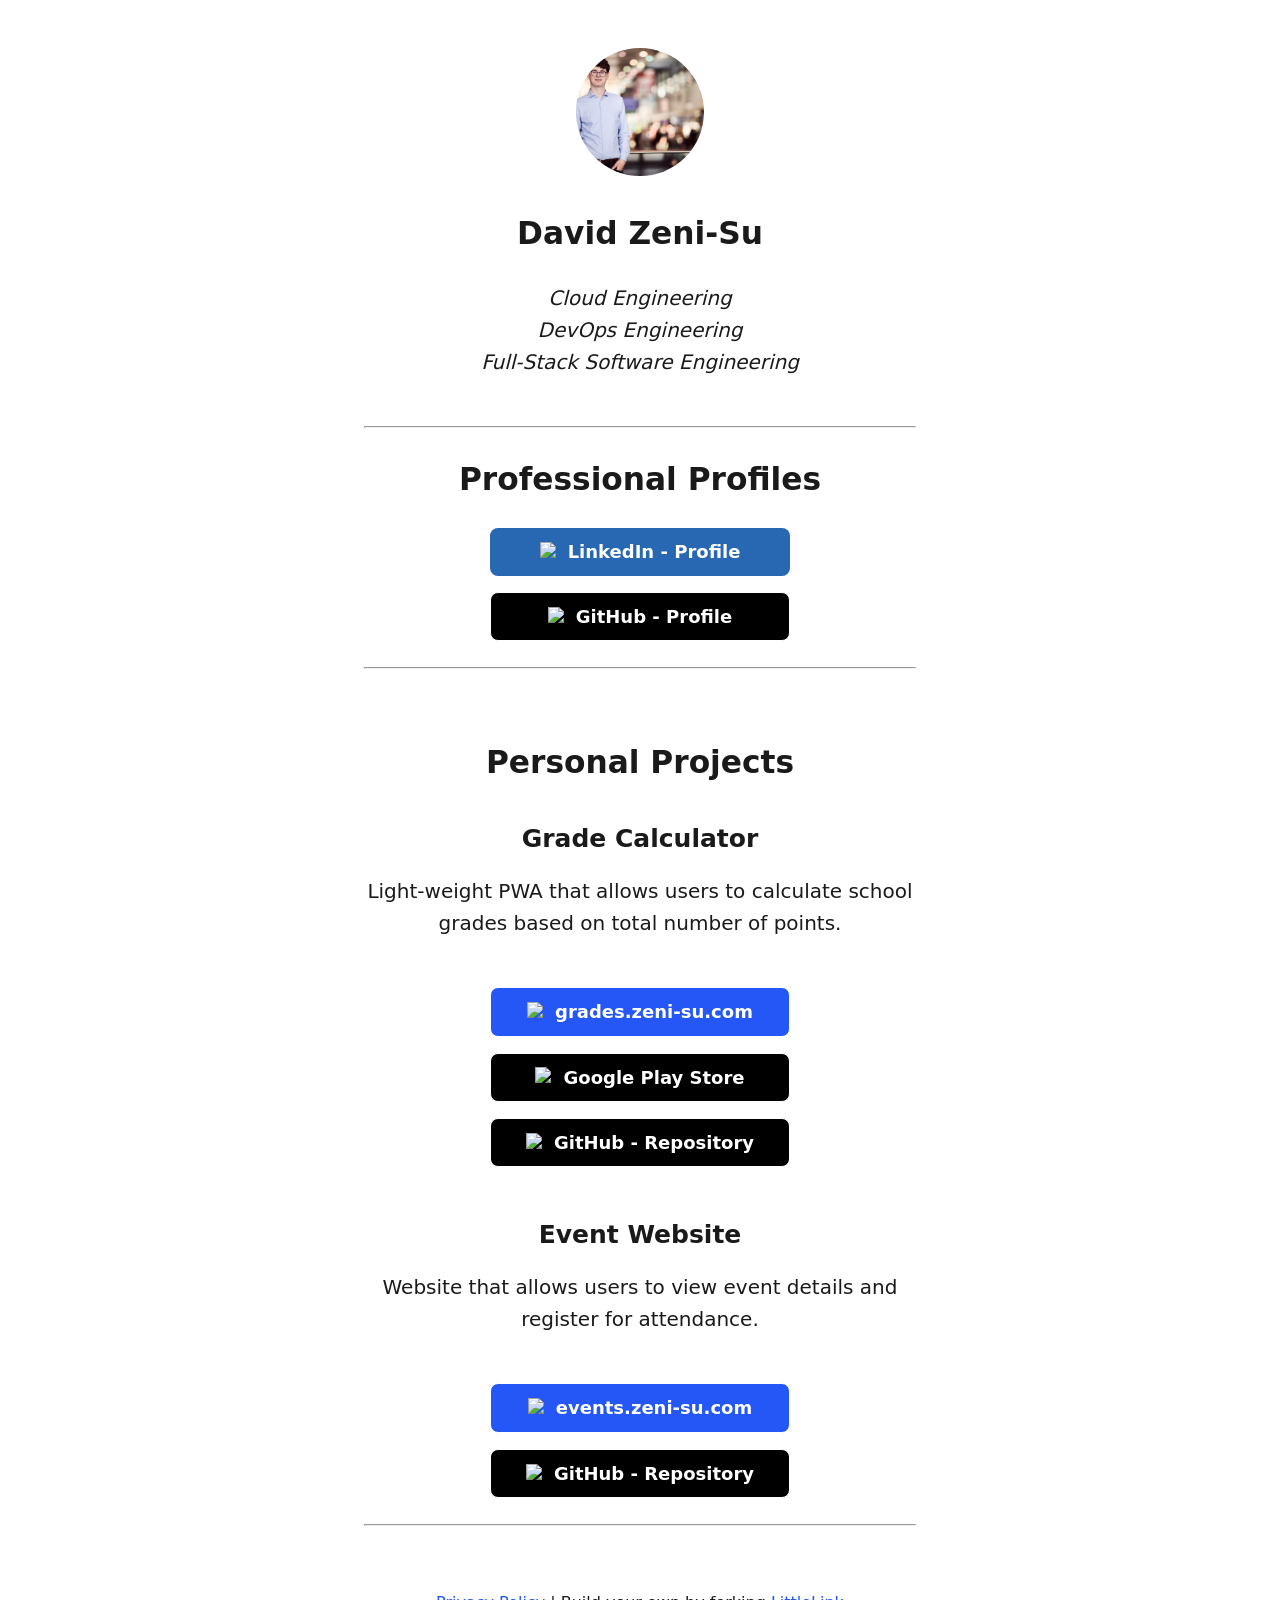
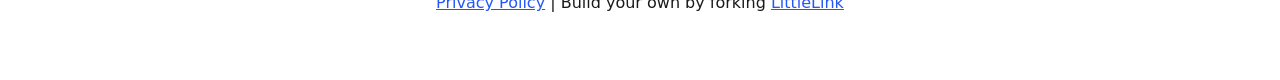
==== commit 2a4ceecc: "Update links" ====
--- a/index.html
+++ b/index.html
@@ -96,32 +96,50 @@
 
         <hr>
 
-        <h3>Professional Social Links</h3>
+        <h2>Professional Profiles</h2>
 
         <!-- All your buttons go here -->
         <nav class="button-stack" aria-label="Links">
-          <a class="button button-linked" href="#" target="_blank" rel="noopener"><img class="icon" aria-hidden="true"
-              src="images/icons/linkedin.svg" alt="LinkedIn Logo">LinkedIn</a>
-          <a class="button button-github" href="#" target="_blank" rel="noopener"><img class="icon" aria-hidden="true"
-              src="images/icons/github.svg" alt="GitHub Logo">GitHub</a>
+          <a class="button button-linked" href="https://www.linkedin.com/in/david-zeni-su-02456915a" target="_blank" rel="noopener"><img class="icon" aria-hidden="true"
+              src="images/icons/linkedin.svg" alt="LinkedIn Logo">LinkedIn - Profile</a>
+          <a class="button button-github" href="https://github.com/davidzenisu" target="_blank" rel="noopener"><img class="icon" aria-hidden="true"
+              src="images/icons/github.svg" alt="GitHub Logo">GitHub - Profile</a>
         </nav>
 
         <hr>
+        <br>
 
-        <h3>Personal Projects</h3>
+        <h2>Personal Projects</h2>
 
-        <h4>Event Website</h4>
-        <p>Event Page that allows users to view event details and register for attendance.</p>
+        <h3>Grade Calculator</h3>
+
+        <p>Light-weight PWA that allows users to calculate school grades based on total number of points.</p>
 
         <nav class="button-stack" aria-label="Links">
-          <a class="button button-github" href="#" target="_blank" rel="noopener"><img class="icon" aria-hidden="true"
-              src="images/icons/github.svg" alt="GitHub Logo">GitHub</a>
+          <a class="button button-default" href="https://grades.zeni-su.com" target="_blank" rel="noopener"><img
+              class="icon" aria-hidden="true" src="images/icons/generic-website.svg"
+              alt="Website Icon">grades.zeni-su.com</a>
           <a class="button button-playstore" href="https://play.google.com/store/apps/details?id=com.luvdav.grades.twa"
             target="_blank" rel="noopener"><img class="icon" aria-hidden="true" src="images/icons/google-play.svg"
               alt="Google Play Store Logo">Google Play Store</a>
-          <a class="button button-default" href="#" target="_blank" rel="noopener"><img class="icon" aria-hidden="true"
-              src="images/icons/generic-website.svg" alt="Website Icon">Visit Website</a>
+          <a class="button button-github" href="https://github.com/davidzenisu/grade-calculator" target="_blank" rel="noopener"><img class="icon" aria-hidden="true"
+              src="images/icons/github.svg" alt="GitHub Logo">GitHub - Repository</a>
         </nav>
+
+
+        <h3>Event Website</h3>
+
+        <p>Website that allows users to view event details and register for attendance.</p>
+
+        <nav class="button-stack" aria-label="Links">
+          <a class="button button-default" href="https://events.zeni-su.com" target="_blank" rel="noopener"><img
+              class="icon" aria-hidden="true" src="images/icons/generic-website.svg"
+              alt="Website Icon">events.zeni-su.com</a>
+          <a class="button button-github" href="https://github.com/davidzenisu/page-form-collections" target="_blank" rel="noopener"><img class="icon" aria-hidden="true"
+              src="images/icons/github.svg" alt="GitHub Logo">GitHub - Repository</a>
+        </nav>
+
+        <hr>
       </main>
 
       <!-- Feel free to add your own footer information, including updating `privacy.html` to reflect how your LittleLink fork is set up -->
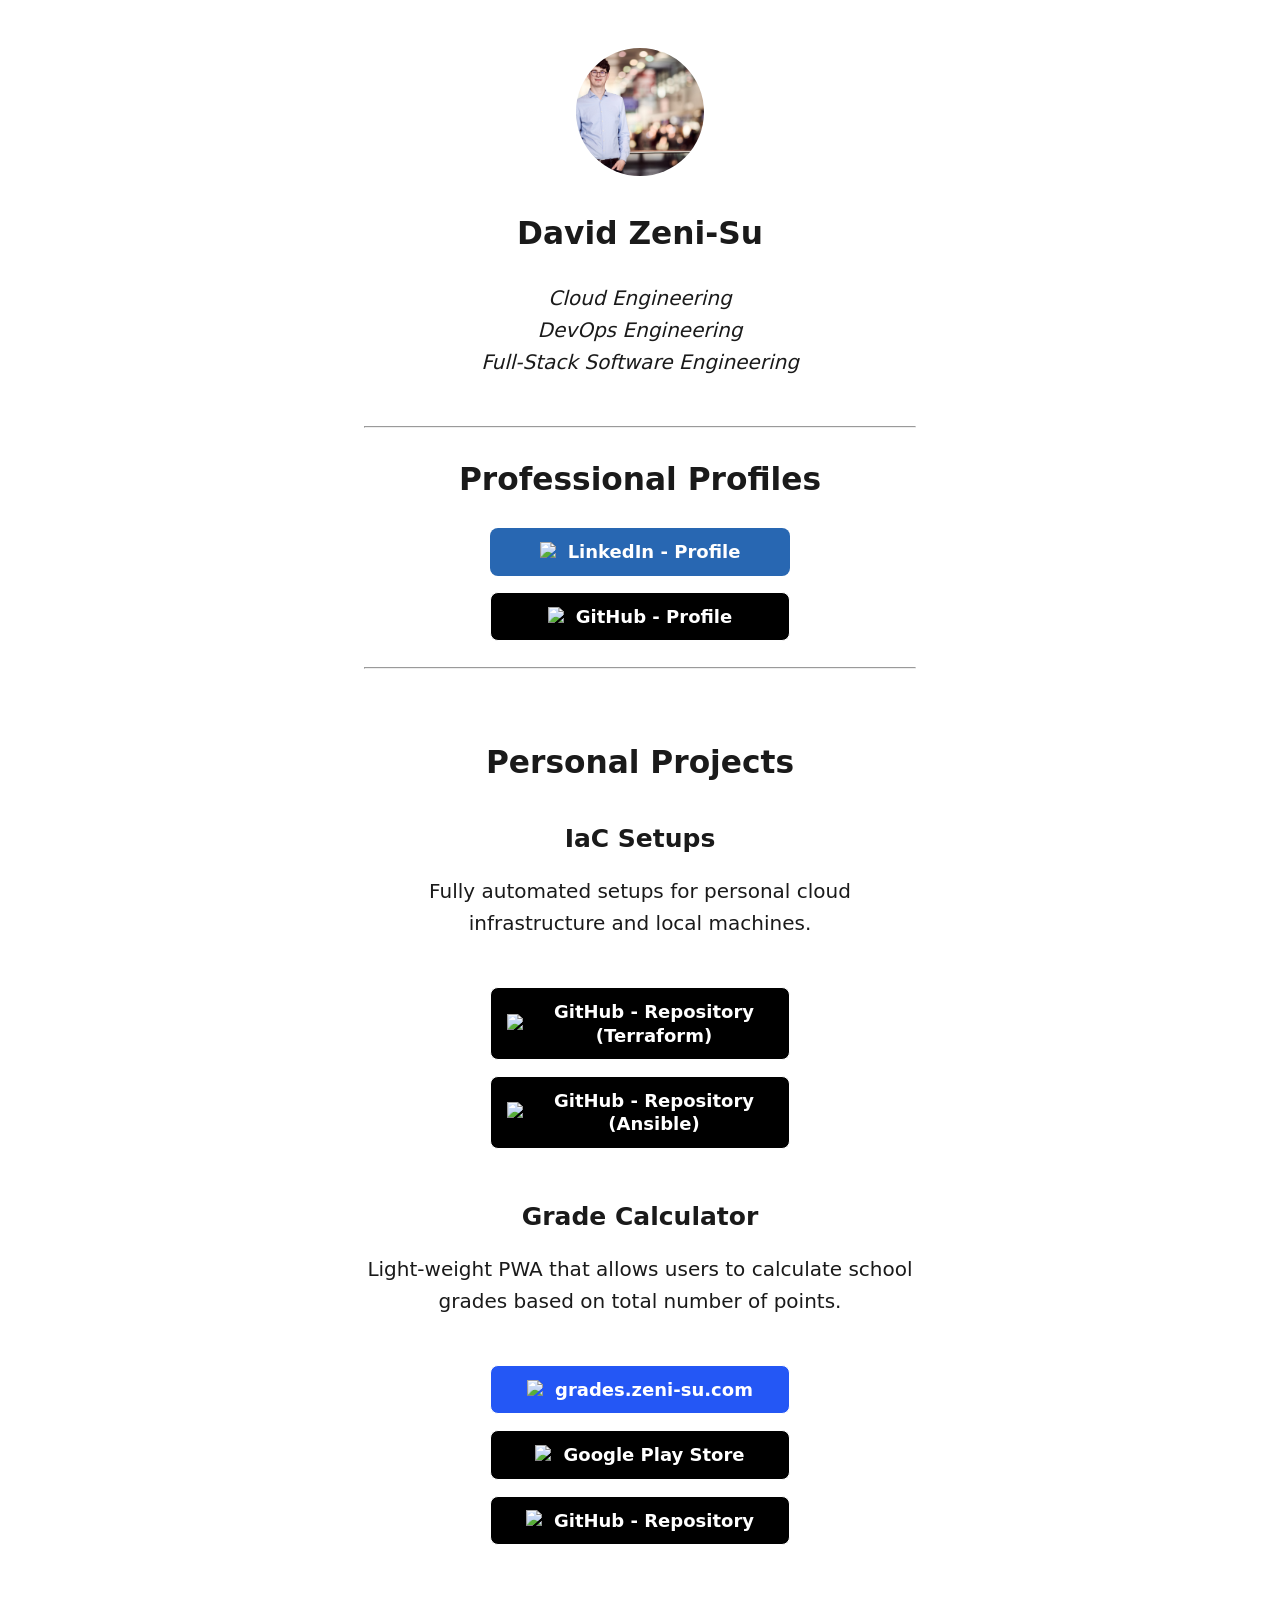
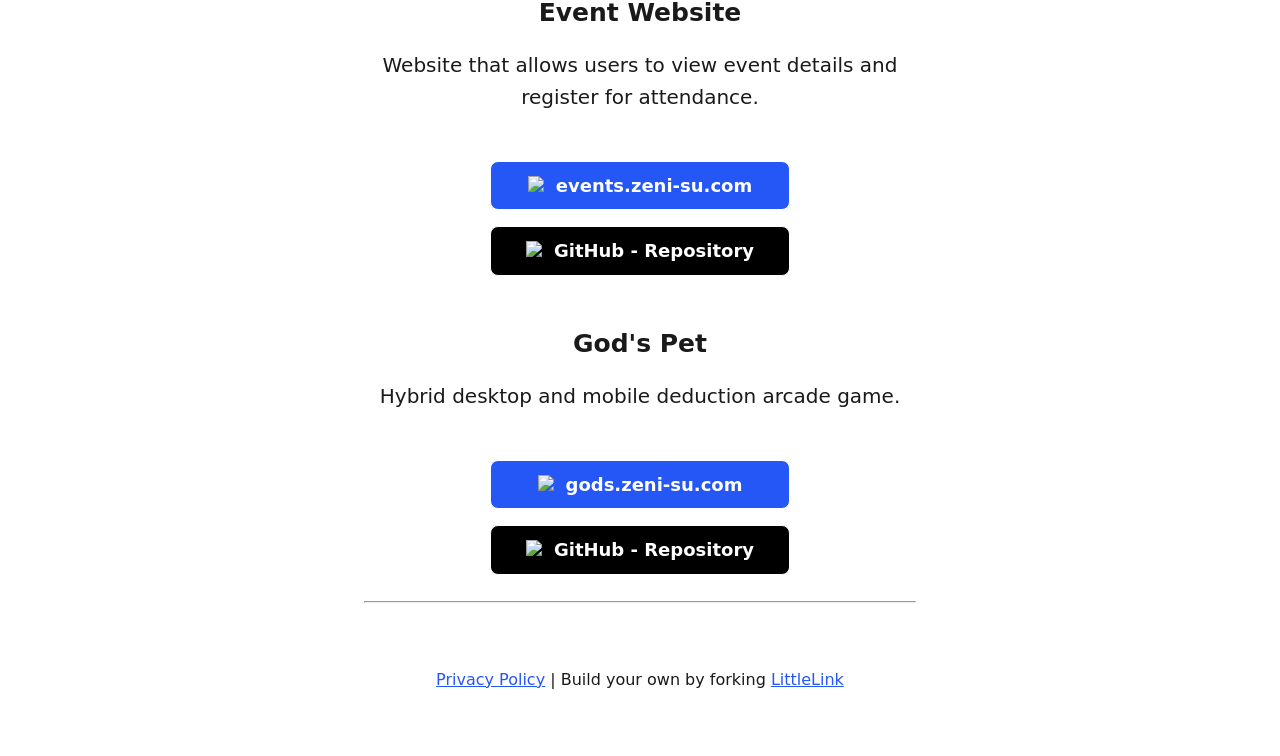
==== commit ae87c121: "Update links" ====
--- a/index.html
+++ b/index.html
@@ -111,6 +111,17 @@
 
         <h2>Personal Projects</h2>
 
+        <h3>IaC Setups</h3>
+
+        <p>Fully automated setups for personal cloud infrastructure and local machines.</p>
+
+        <nav class="button-stack" aria-label="Links">
+          <a class="button button-github" href="https://github.com/davidzenisu/iac-tf" target="_blank" rel="noopener"><img class="icon" aria-hidden="true"
+              src="images/icons/github.svg" alt="GitHub Logo">GitHub - Repository (Terraform)</a>
+          <a class="button button-github" href="https://github.com/davidzenisu/iac-mint" target="_blank" rel="noopener"><img class="icon" aria-hidden="true"
+              src="images/icons/github.svg" alt="GitHub Logo">GitHub - Repository (Ansible)</a>
+        </nav>
+
         <h3>Grade Calculator</h3>
 
         <p>Light-weight PWA that allows users to calculate school grades based on total number of points.</p>
@@ -126,7 +137,6 @@
               src="images/icons/github.svg" alt="GitHub Logo">GitHub - Repository</a>
         </nav>
 
-
         <h3>Event Website</h3>
 
         <p>Website that allows users to view event details and register for attendance.</p>
@@ -136,6 +146,18 @@
               class="icon" aria-hidden="true" src="images/icons/generic-website.svg"
               alt="Website Icon">events.zeni-su.com</a>
           <a class="button button-github" href="https://github.com/davidzenisu/page-form-collections" target="_blank" rel="noopener"><img class="icon" aria-hidden="true"
+              src="images/icons/github.svg" alt="GitHub Logo">GitHub - Repository</a>
+        </nav>
+
+        <h3>God's Pet</h3>
+
+        <p>Hybrid desktop and mobile deduction arcade game.</p>
+
+        <nav class="button-stack" aria-label="Links">
+          <a class="button button-default" href="https://gods.zeni-su.com/" target="_blank" rel="noopener"><img
+              class="icon" aria-hidden="true" src="images/icons/generic-website.svg"
+              alt="Website Icon">gods.zeni-su.com</a>
+          <a class="button button-github" href="https://github.com/davidzenisu/game-gods-pet" target="_blank" rel="noopener"><img class="icon" aria-hidden="true"
               src="images/icons/github.svg" alt="GitHub Logo">GitHub - Repository</a>
         </nav>
 
